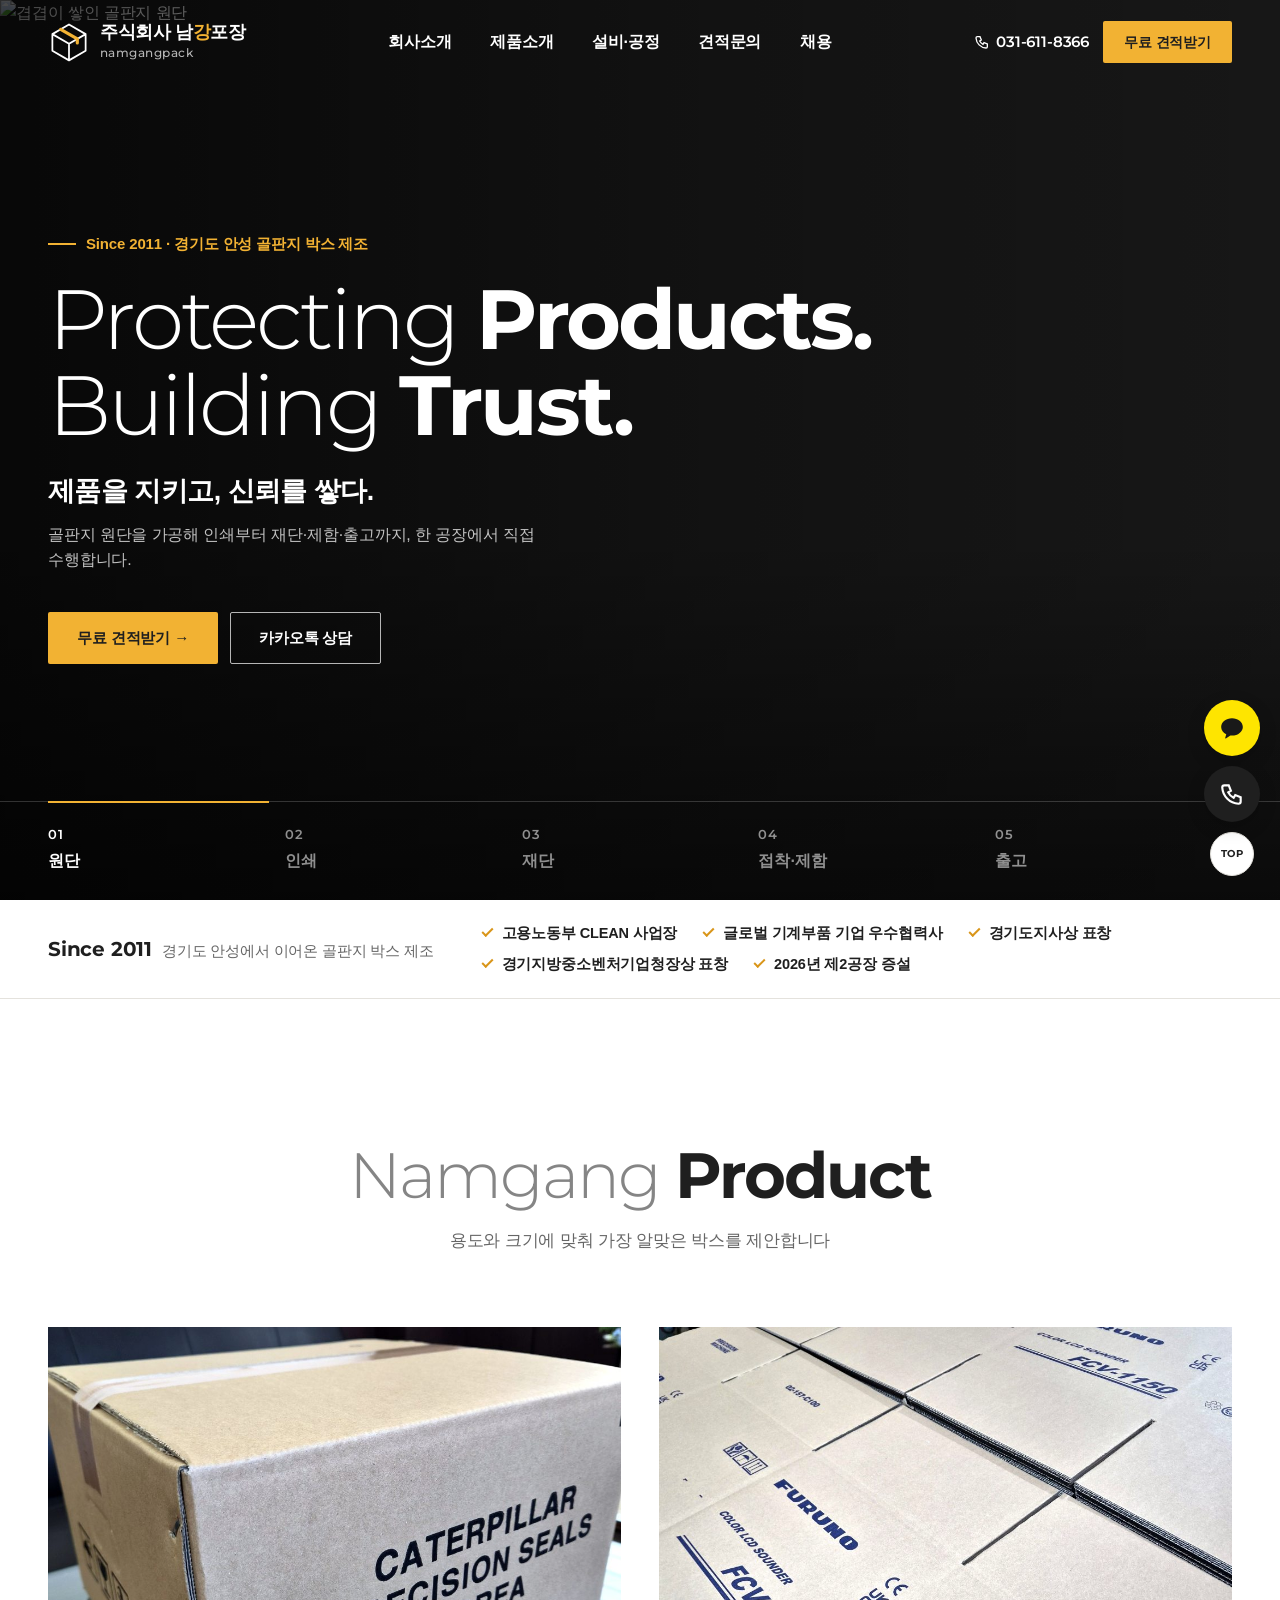
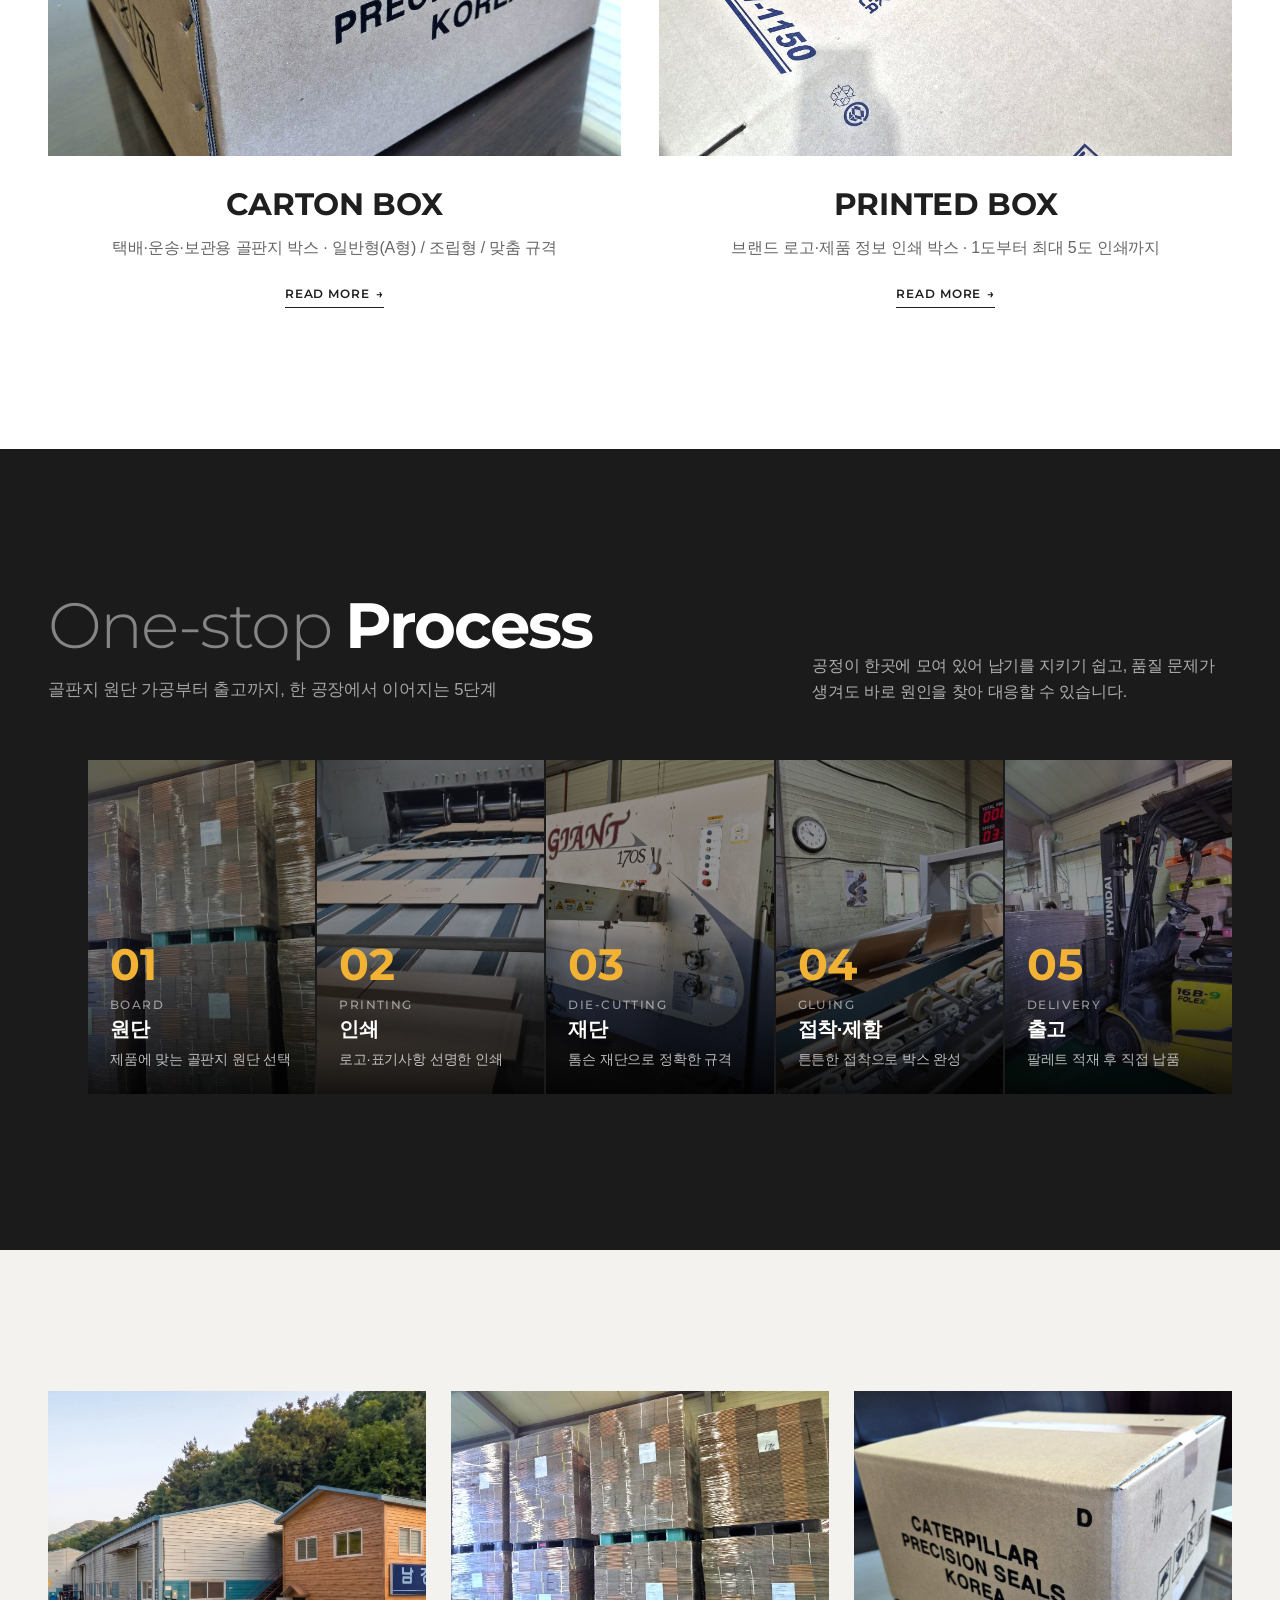
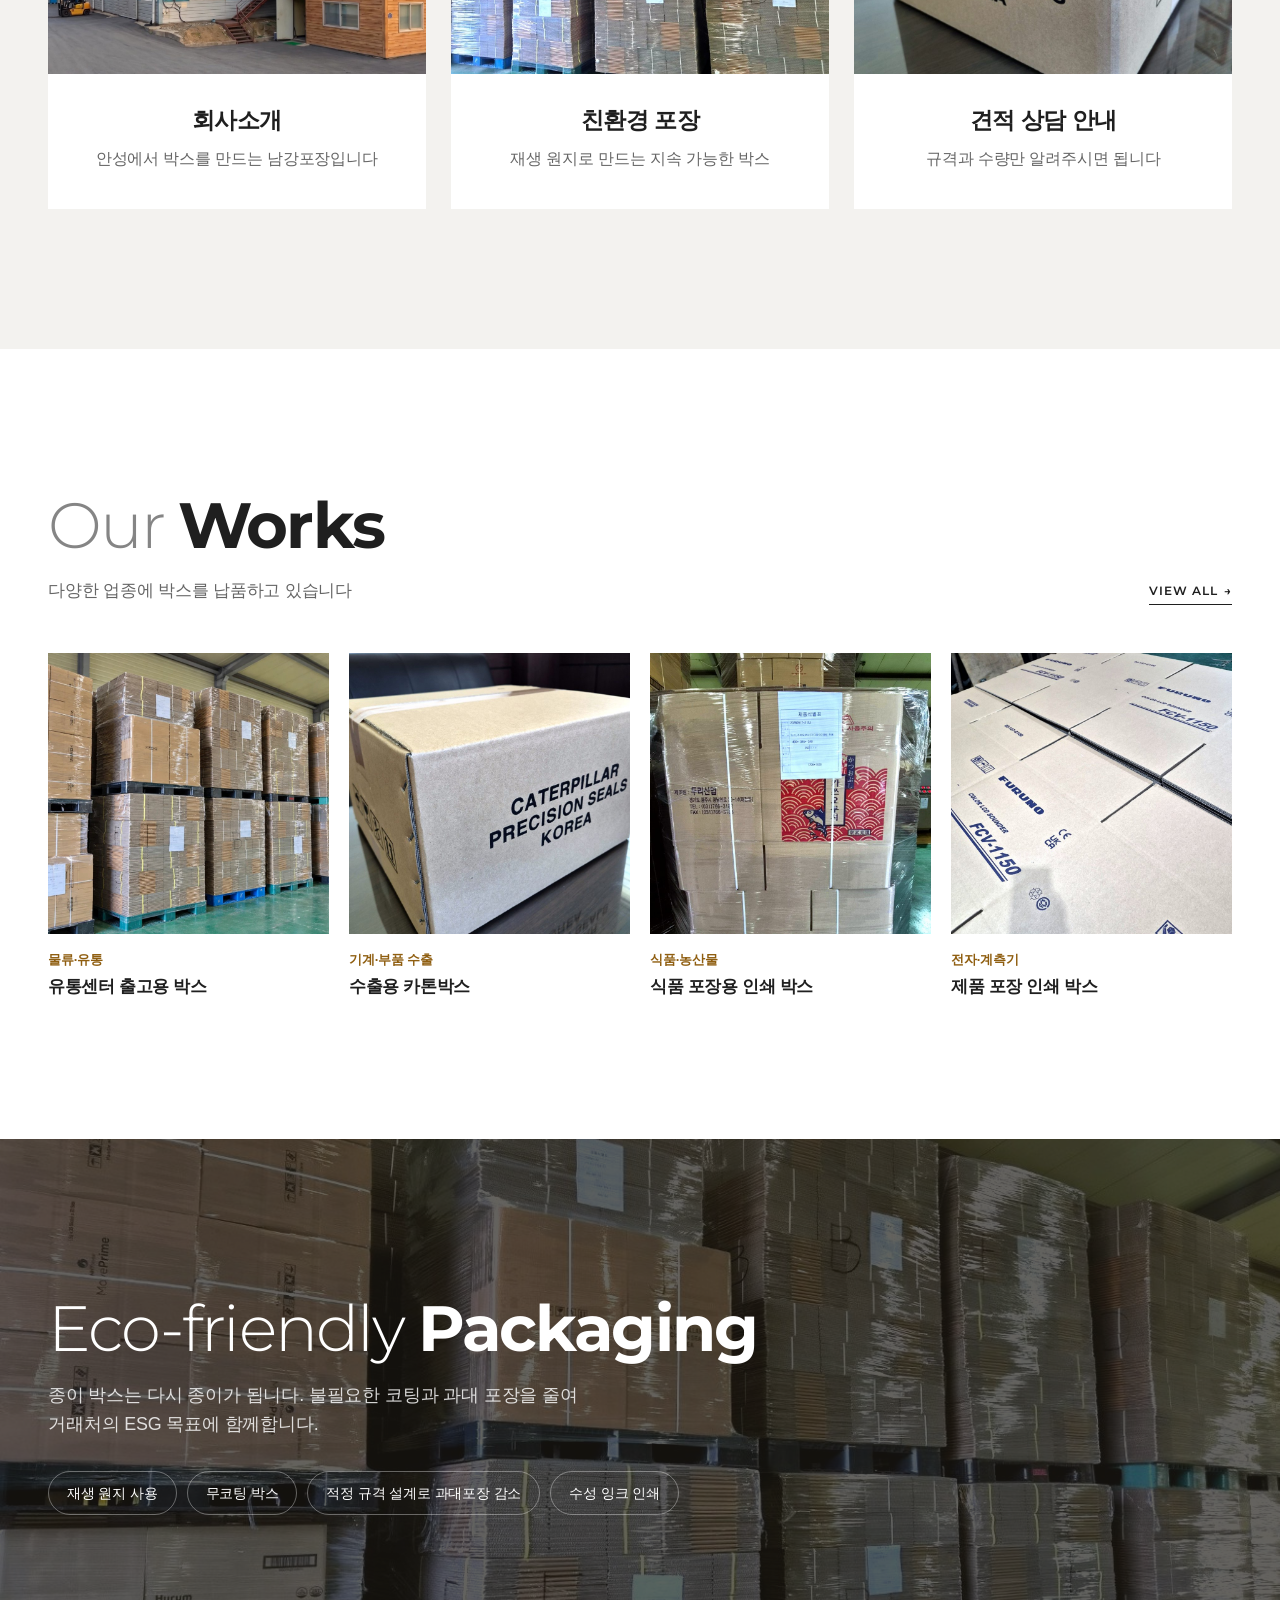
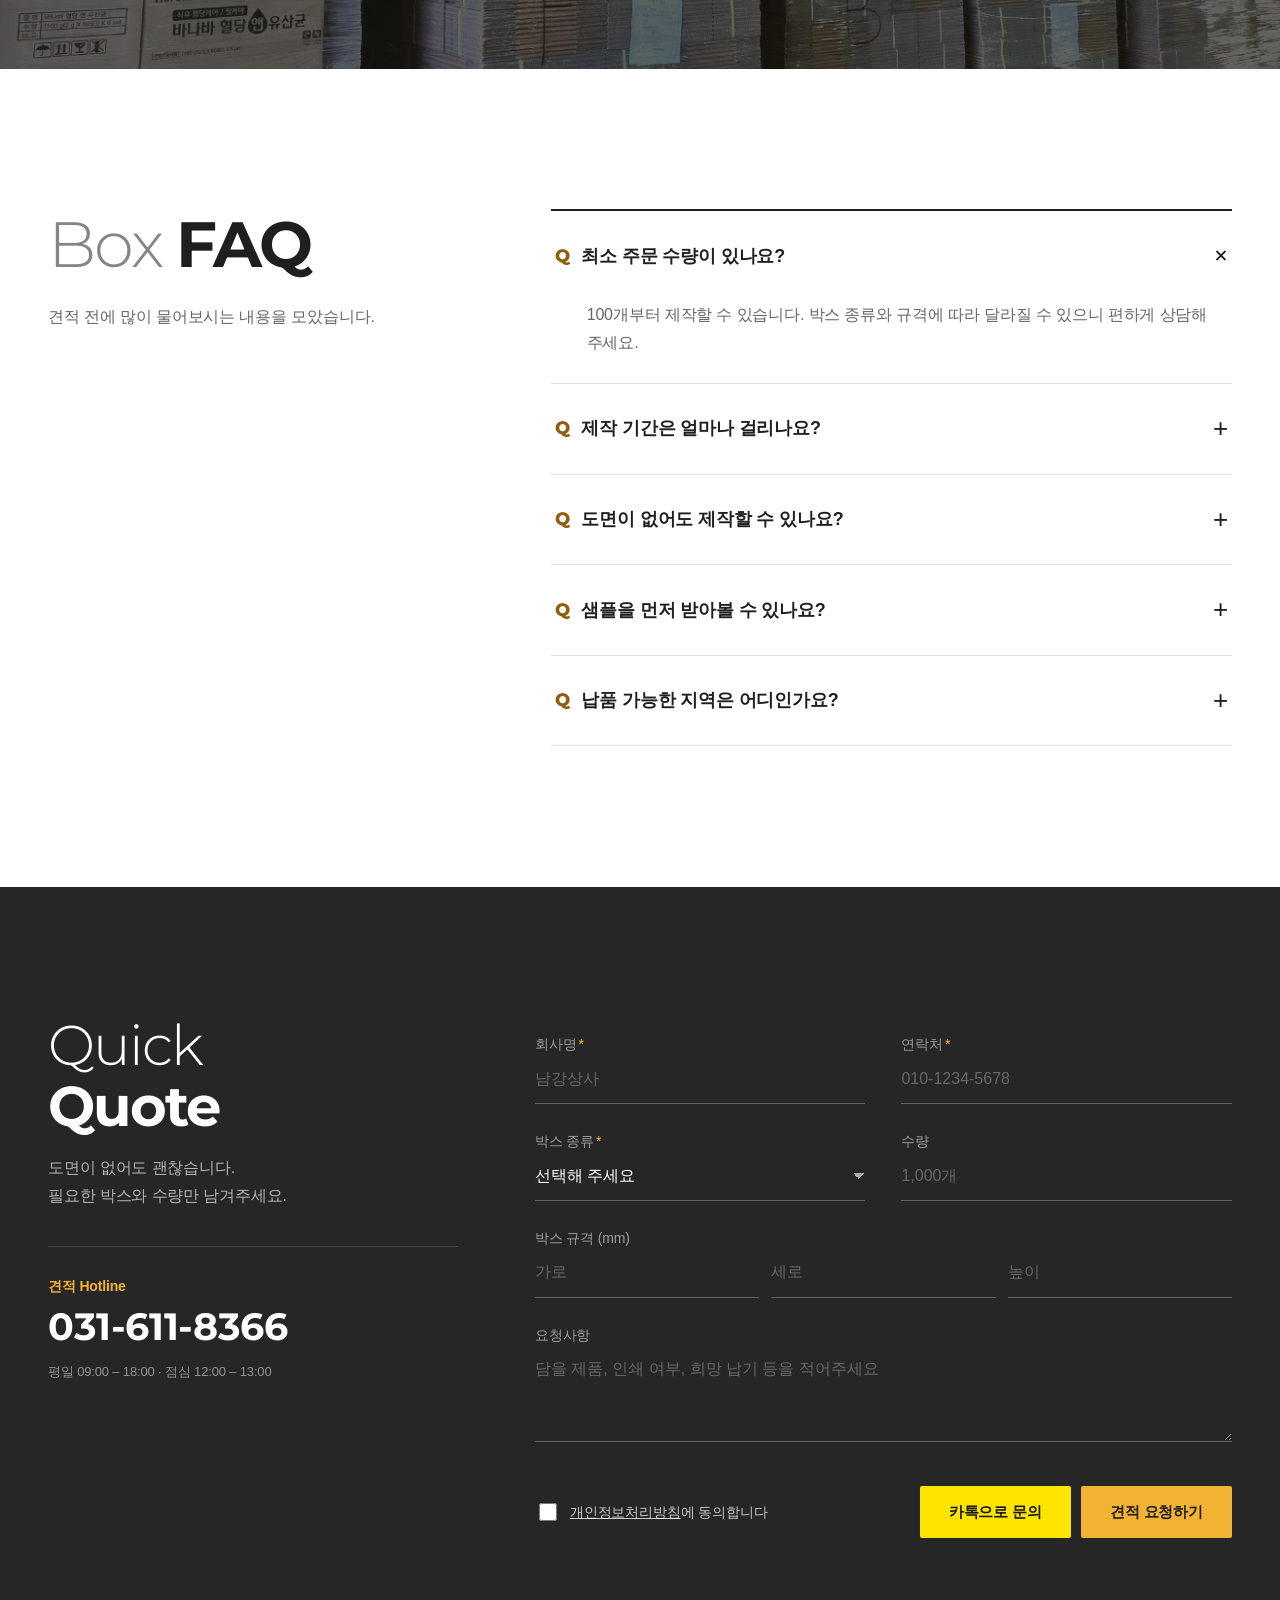
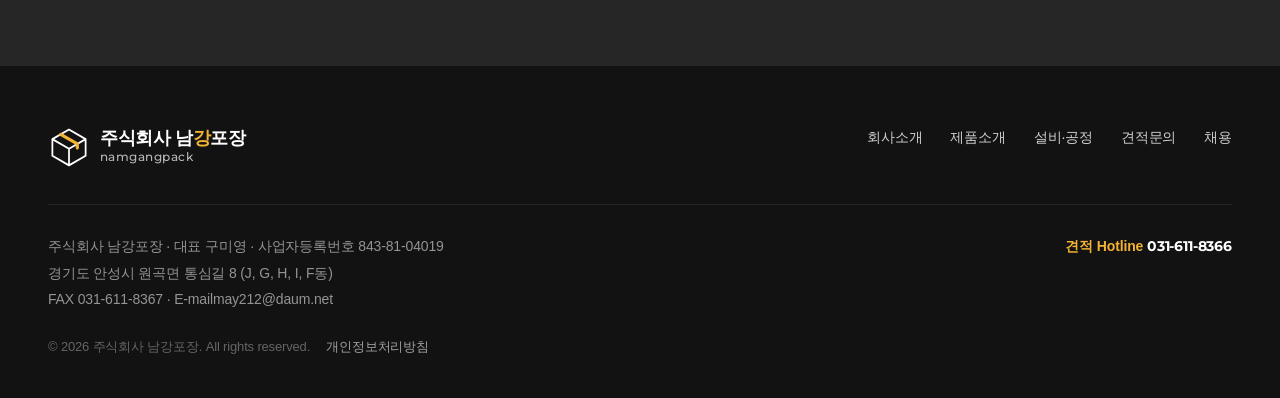
==== index.html @ 11ca2b9b "휴대폰용 전경 사진 별도 제공 (간판 잘림 해결) Co-Authored-By: Claude Opus 5 <noreply@anthropic.com>" ====
<!DOCTYPE html>
<html lang="ko">
<head>
  <meta charset="UTF-8">
  <meta name="viewport" content="width=device-width, initial-scale=1">
  <link rel="canonical" href="https://www.namgangpack.com/">
  <title>남강포장 | 안성 카톤박스·골판지박스 제조</title>
  <meta name="description" content="경기도 안성 골판지 박스 제조업체 남강포장. 골판지 원단을 가공해 인쇄·재단·제함·출고까지 한 공장에서. 택배박스, 인쇄박스(최대 5도), 맞춤 규격 카톤박스 견적 문의.">
  <meta property="og:title" content="남강포장 | 안성 카톤박스 제조">
  <meta property="og:description" content="Protecting Products. Building Trust. 제품을 지키고, 신뢰를 쌓다. 인쇄부터 제함·출고까지 한 공장에서 만드는 남강포장.">
  <meta property="og:type" content="website">
  <meta property="og:url" content="https://www.namgangpack.com/">
  <meta property="og:site_name" content="주식회사 남강포장">
  <meta property="og:locale" content="ko_KR">
  <meta property="og:image" content="https://www.namgangpack.com/images/og-image.png">
  <meta property="og:image:width" content="1200">
  <meta property="og:image:height" content="630">
  <meta name="twitter:card" content="summary_large_image">
  <link rel="icon" href="data:image/svg+xml,%3Csvg xmlns='http://www.w3.org/2000/svg' viewBox='0 0 48 48'%3E%3Crect width='48' height='48' rx='10' fill='%231b1b1b'/%3E%3Cg fill='none' stroke-linejoin='round' stroke-linecap='round' transform='translate(4.8 4.8) scale(.8)'%3E%3Cpath d='M24 4 43 15v19L24 45 5 34V15zM5 15l19 11 19-11M24 26v19' stroke='%23fff' stroke-width='2.6'/%3E%3Cpath d='M14.5 9.5 33.5 20.5v4.5' stroke='%23f2b233' stroke-width='4.4'/%3E%3C/g%3E%3C/svg%3E">

  <link rel="preconnect" href="https://fonts.googleapis.com">
  <link rel="preconnect" href="https://fonts.gstatic.com" crossorigin>
  <link href="https://fonts.googleapis.com/css2?family=Montserrat:wght@300;500;600;700;800&display=swap" rel="stylesheet">
  <link rel="stylesheet" href="https://cdn.jsdelivr.net/gh/orioncactus/pretendard@v1.3.9/dist/web/variable/pretendardvariable-dynamic-subset.min.css">
  <link rel="stylesheet" href="css/style.css?v=2026092236">

  <script type="application/ld+json">
  {
    "@context": "https://schema.org",
    "@type": "LocalBusiness",
    "name": "주식회사 남강포장",
    "url": "https://www.namgangpack.com/",
    "logo": "https://www.namgangpack.com/images/logo/namgang-symbol.svg",
    "image": "https://www.namgangpack.com/images/og-image.png",
    "description": "경기도 안성 골판지 및 골판지상자 제조업체",
    "telephone": "+82-31-611-8366",
    "faxNumber": "+82-31-611-8367",
    "email": "may212@daum.net",
    "foundingDate": "2011-07-01",
    "address": {
      "@type": "PostalAddress",
      "streetAddress": "원곡면 통심길 8",
      "addressLocality": "안성시",
      "addressRegion": "경기도",
      "addressCountry": "KR"
    }
  }
  </script>
</head>
<body>

  <!-- 헤더 -->
  <header class="site-header">
    <div class="container">
      <a href="index.html" class="logo" aria-label="남강포장 홈">
        <span class="logo-mark"><svg viewBox="0 0 48 48" fill="none" stroke-linejoin="round" stroke-linecap="round" aria-hidden="true"><path d="M24 4 43 15v19L24 45 5 34V15zM5 15l19 11 19-11M24 26v19" stroke="currentColor" stroke-width="2"/><path class="tape" d="M14.5 9.5 33.5 20.5v4.5" stroke-width="3.6"/></svg></span>
        <span class="logo-text"><strong>주식회사 남<em>강</em>포장</strong><small>namgangpack</small></span>
      </a>

      <nav class="gnb" aria-label="주 메뉴">
        <a href="about.html">회사소개</a>
        <a href="products.html">제품소개</a>
        <a href="facility.html">설비·공정</a>
        <a href="contact.html">견적문의</a>
        <a href="careers.html">채용</a>
      </nav>

      <div class="header-actions">
        <a class="header-tel" data-tel-link href="#">
          <svg width="16" height="16" viewBox="0 0 24 24" fill="none" stroke="currentColor" stroke-width="2" aria-hidden="true"><path d="M5 4h4l2 5-2.5 1.5a11 11 0 0 0 5 5L15 13l5 2v4a2 2 0 0 1-2 2A16 16 0 0 1 3 6a2 2 0 0 1 2-2"/></svg>
          <span data-tel-text>031-611-8366</span>
        </a>
        <a href="contact.html" class="btn btn-accent">무료 견적받기</a>
        <button class="menu-toggle" type="button" aria-label="메뉴 열기" aria-expanded="false"><span></span></button>
      </div>
    </div>
  </header>

  <!-- 전체화면 메뉴 -->
  <div class="fullmenu" role="dialog" aria-label="전체 메뉴">
    <div class="fullmenu-top">
      <span class="logo"><span class="logo-mark"><svg viewBox="0 0 48 48" fill="none" stroke-linejoin="round" stroke-linecap="round" aria-hidden="true"><path d="M24 4 43 15v19L24 45 5 34V15zM5 15l19 11 19-11M24 26v19" stroke="currentColor" stroke-width="2"/><path class="tape" d="M14.5 9.5 33.5 20.5v4.5" stroke-width="3.6"/></svg></span><span class="logo-text"><strong>주식회사 남<em>강</em>포장</strong></span></span>
      <button class="fullmenu-close" type="button" aria-label="메뉴 닫기">&times;</button>
    </div>
    <nav>
      <a href="about.html">회사소개 <small>ABOUT</small></a>
      <a href="products.html">제품소개 <small>PRODUCT</small></a>
      <a href="facility.html">설비·공정 <small>FACILITY</small></a>
      <a href="contact.html">견적문의 <small>CONTACT</small></a>
      <a href="careers.html">채용 <small>CAREERS</small></a>
    </nav>
    <div class="fullmenu-contact">
      <a href="#" data-kakao-link class="btn btn-kakao">카카오톡 상담</a>
      <a href="#" data-tel-link class="btn btn-line-white">전화 <span data-tel-text>031-611-8366</span></a>
    </div>
  </div>

  <main>
    <!-- 1. 히어로: 원스톱 공정 -->
    <section class="hero" aria-label="원스톱 생산 공정">
      <div class="hero-slides">
        <div class="hero-slide is-active"><img src="https://images.unsplash.com/photo-1786540479491-c5c210e57945?auto=format&fit=crop&w=1920&q=80" alt="겹겹이 쌓인 골판지 원단"></div>
        <div class="hero-slide"><img src="https://images.unsplash.com/photo-1758183961426-88d64eb5f787?auto=format&fit=crop&w=1920&q=80" alt="산업용 인쇄기" loading="lazy"></div>
        <div class="hero-slide"><img src="https://images.unsplash.com/photo-1729944950511-e9c71556cfd4?auto=format&fit=crop&w=1920&q=80" alt="넓은 공장의 대형 가공 설비" loading="lazy"></div>
        <div class="hero-slide"><img src="https://images.unsplash.com/photo-1693031630157-7ecc8d06de63?auto=format&fit=crop&w=1920&q=80" alt="공장 컨베이어 라인" loading="lazy"></div>
        <div class="hero-slide"><img src="https://images.unsplash.com/photo-1645736315000-6f788915923b?auto=format&fit=crop&w=1920&q=80" alt="팔레트가 가득한 창고를 지나는 지게차" loading="lazy"></div>
      </div>

      <div class="container hero-content">
        <p class="hero-eyebrow">Since 2011 · 경기도 안성 골판지 박스 제조</p>
        <h1 class="hero-title">Protecting <b>Products.</b><br>Building <b>Trust.</b></h1>
        <p class="hero-slogan-ko">제품을 지키고, 신뢰를 쌓다.</p>
        <p class="hero-sub">골판지 원단을 가공해 인쇄부터 재단·제함·출고까지, 한 공장에서 직접 수행합니다.</p>
        <div class="hero-actions">
          <a href="contact.html" class="btn btn-accent">무료 견적받기 →</a>
          <a href="#" data-kakao-link class="btn btn-line-white">카카오톡 상담</a>
        </div>
      </div>

      <div class="hero-steps">
        <ol class="container">
          <li><button type="button" class="hero-step is-active"><span class="bar"><i></i></span><span class="num">01</span><span class="label">원단</span></button></li>
          <li><button type="button" class="hero-step"><span class="bar"><i></i></span><span class="num">02</span><span class="label">인쇄</span></button></li>
          <li><button type="button" class="hero-step"><span class="bar"><i></i></span><span class="num">03</span><span class="label">재단</span></button></li>
          <li><button type="button" class="hero-step"><span class="bar"><i></i></span><span class="num">04</span><span class="label">접착·제함</span></button></li>
          <li><button type="button" class="hero-step"><span class="bar"><i></i></span><span class="num">05</span><span class="label">출고</span></button></li>
        </ol>
      </div>
    </section>

    <!-- 1-1. 신뢰 띠 -->
    <section class="trust" aria-label="회사 인증·수상 이력">
      <div class="container">
        <p class="trust-lead"><b>Since 2011</b><span>경기도 안성에서 이어온 골판지 박스 제조</span></p>
        <ul class="trust-list">
          <li>고용노동부 CLEAN 사업장</li>
          <li>글로벌 기계부품 기업 우수협력사</li>
          <li>경기도지사상 표창</li>
          <li>경기지방중소벤처기업청장상 표창</li>
          <li>2026년 제2공장 증설</li>
        </ul>
      </div>
    </section>

    <!-- 2. 제품 -->
    <section class="sec">
      <div class="container">
        <div class="sec-head reveal">
          <h2 class="en">Namgang <b>Product</b></h2>
          <p>용도와 크기에 맞춰 가장 알맞은 박스를 제안합니다</p>
        </div>
        <div class="product-grid">
          <a href="products.html#carton" class="product-card reveal">
            <div class="thumb"><img src="images/photos/product-carton.jpg" alt="남강포장이 제작한 수출용 카톤박스" loading="lazy"></div>
            <h3>CARTON BOX</h3>
            <p>택배·운송·보관용 골판지 박스 · 일반형(A형) / 조립형 / 맞춤 규격</p>
            <span class="more-link">READ MORE <span>→</span></span>
          </a>
          <a href="products.html#printed" class="product-card reveal reveal-d2">
            <div class="thumb"><img src="images/photos/product-printed.jpg" alt="남강포장이 인쇄한 제품 박스" loading="lazy"></div>
            <h3>PRINTED BOX</h3>
            <p>브랜드 로고·제품 정보 인쇄 박스 · 1도부터 최대 5도 인쇄까지</p>
            <span class="more-link">READ MORE <span>→</span></span>
          </a>
        </div>
      </div>
    </section>

    <!-- 3. 원스톱 공정 -->
    <section class="sec sec-dark">
      <div class="container">
        <div class="process-intro">
          <div class="sec-head left reveal">
            <h2 class="en">One-stop <b>Process</b></h2>
            <p>골판지 원단 가공부터 출고까지, 한 공장에서 이어지는 5단계</p>
          </div>
          <p class="desc reveal reveal-d1">공정이 한곳에 모여 있어 납기를 지키기 쉽고, 품질 문제가 생겨도 바로 원인을 찾아 대응할 수 있습니다.</p>
        </div>
        <ol class="process-list">
          <li class="process-item reveal">
            <img src="images/photos/proc-01-sheet.jpg" alt="입고된 골판지 시트" loading="lazy">
            <div class="info"><span class="step-no">01</span><h3><small>BOARD</small>원단</h3><p>제품에 맞는 골판지 원단 선택</p></div>
          </li>
          <li class="process-item reveal reveal-d1">
            <img src="images/photos/proc-02-print.jpg" alt="인쇄 공정" loading="lazy">
            <div class="info"><span class="step-no">02</span><h3><small>PRINTING</small>인쇄</h3><p>로고·표기사항 선명한 인쇄</p></div>
          </li>
          <li class="process-item reveal reveal-d2">
            <img src="images/photos/proc-03-die.jpg" alt="다이커팅 공정" loading="lazy">
            <div class="info"><span class="step-no">03</span><h3><small>DIE-CUTTING</small>재단</h3><p>톰슨 재단으로 정확한 규격</p></div>
          </li>
          <li class="process-item reveal reveal-d3">
            <img src="images/photos/proc-04-glue.jpg" alt="접착·제함 공정" loading="lazy">
            <div class="info"><span class="step-no">04</span><h3><small>GLUING</small>접착·제함</h3><p>튼튼한 접착으로 박스 완성</p></div>
          </li>
          <li class="process-item reveal reveal-d4">
            <img src="images/photos/proc-05-ship.jpg" alt="출고 준비" loading="lazy">
            <div class="info"><span class="step-no">05</span><h3><small>DELIVERY</small>출고</h3><p>팔레트 적재 후 직접 납품</p></div>
          </li>
        </ol>
      </div>
    </section>

    <!-- 4. 3단 카드 -->
    <section class="sec sec-gray">
      <div class="container">
        <div class="trio-grid">
          <a href="about.html" class="trio-card reveal">
            <div class="thumb"><img src="images/photos/visual-exterior.jpg" alt="남강포장 공장 외관" loading="lazy"></div>
            <div class="body"><h3>회사소개</h3><p>안성에서 박스를 만드는 남강포장입니다</p></div>
          </a>
          <a href="products.html#eco" class="trio-card reveal reveal-d1">
            <div class="thumb"><img src="images/photos/stock-pallets.jpg" alt="적재된 골판지" loading="lazy"></div>
            <div class="body"><h3>친환경 포장</h3><p>재생 원지로 만드는 지속 가능한 박스</p></div>
          </a>
          <a href="contact.html" class="trio-card reveal reveal-d2">
            <div class="thumb"><img src="images/photos/product-kraft.jpg" alt="제작한 크라프트 박스" loading="lazy"></div>
            <div class="body"><h3>견적 상담 안내</h3><p>규격과 수량만 알려주시면 됩니다</p></div>
          </a>
        </div>
      </div>
    </section>

    <!-- 5. 납품 사례 -->
    <section class="sec">
      <div class="container">
        <div class="works-head">
          <div class="sec-head left reveal">
            <h2 class="en">Our <b>Works</b></h2>
            <p>다양한 업종에 박스를 납품하고 있습니다</p>
          </div>
          <a href="facility.html#works" class="more-link reveal">VIEW ALL <span>→</span></a>
        </div>
        <div class="works-grid" data-works>
          <article class="work-card reveal">
            <div class="thumb"><img src="images/photos/work-delivery.jpg" alt="유통센터 출고용 박스 납품" loading="lazy"></div>
            <span class="tag">물류·유통</span><h3>유통센터 출고용 박스</h3>
          </article>
          <article class="work-card reveal reveal-d1">
            <div class="thumb"><img src="images/photos/work-export.jpg" alt="수출용 카톤박스 납품" loading="lazy"></div>
            <span class="tag">기계·부품 수출</span><h3>수출용 카톤박스</h3>
          </article>
          <article class="work-card reveal reveal-d2">
            <div class="thumb"><img src="images/photos/work-food.jpg" alt="식품 포장용 인쇄 박스 납품" loading="lazy"></div>
            <span class="tag">식품·농산물</span><h3>식품 포장용 인쇄 박스</h3>
          </article>
          <article class="work-card reveal reveal-d3">
            <div class="thumb"><img src="images/photos/work-marine.jpg" alt="전자·계측기 포장 인쇄 박스 납품" loading="lazy"></div>
            <span class="tag">전자·계측기</span><h3>제품 포장 인쇄 박스</h3>
          </article>
        </div>
      </div>
    </section>

    <!-- 6. 친환경 -->
    <section class="eco" id="eco">
      <div class="eco-bg"><img src="images/photos/stock-mixed.jpg" alt="" loading="lazy"></div>
      <div class="container">
        <h2 class="en reveal">Eco-friendly <b>Packaging</b></h2>
        <p class="reveal reveal-d1">종이 박스는 다시 종이가 됩니다. 불필요한 코팅과 과대 포장을 줄여 거래처의 ESG 목표에 함께합니다.</p>
        <ul class="eco-chips reveal reveal-d2">
          <li>재생 원지 사용</li>
          <li>무코팅 박스</li>
          <li>적정 규격 설계로 과대포장 감소</li>
          <li>수성 잉크 인쇄</li>
        </ul>
      </div>
    </section>

    <!-- 7. FAQ + 회사소개서 -->
    <section class="sec">
      <div class="container faq-wrap">
        <div class="faq-side reveal">
          <div class="sec-head left">
            <h2 class="en">Box <b>FAQ</b></h2>
          </div>
          <p class="lead">견적 전에 많이 물어보시는 내용을 모았습니다.</p>
          <!-- 회사소개서 PDF가 준비되면 files/namgang-company.pdf 에 올리고 hidden 을 지우면 다시 보입니다 -->
          <div class="pdf-card" hidden>
            <strong>회사소개서 받기</strong>
            <span>설비·공정·제품 정보를 한 번에 확인하세요. 내부 보고용으로 활용하실 수 있습니다.</span>
            <a href="files/namgang-company.pdf" class="btn btn-accent" download>PDF 다운로드 ↓</a>
          </div>
        </div>
        <div class="faq-list reveal reveal-d1">
          <details open>
            <summary><span><span class="q">Q</span>최소 주문 수량이 있나요?</span></summary>
            <p class="answer">100개부터 제작할 수 있습니다. 박스 종류와 규격에 따라 달라질 수 있으니 편하게 상담해 주세요.</p>
          </details>
          <details>
            <summary><span><span class="q">Q</span>제작 기간은 얼마나 걸리나요?</span></summary>
            <p class="answer">주문 확정 후 7일 이내에 제작합니다. 급한 일정은 먼저 말씀해 주세요.</p>
          </details>
          <details>
            <summary><span><span class="q">Q</span>도면이 없어도 제작할 수 있나요?</span></summary>
            <p class="answer">네. 담을 제품의 크기나 지금 쓰시는 박스 사진만 보내주시면 알맞은 규격을 제안해 드립니다.</p>
          </details>
          <details>
            <summary><span><span class="q">Q</span>샘플을 먼저 받아볼 수 있나요?</span></summary>
            <p class="answer">대량 주문 전 샘플 제작이 가능합니다. 샘플 비용과 기간은 사양에 따라 안내해 드립니다.</p>
          </details>
          <details>
            <summary><span><span class="q">Q</span>납품 가능한 지역은 어디인가요?</span></summary>
            <p class="answer">전국 어디든 납품합니다. 수량과 지역에 맞춰 배송 일정을 안내해 드립니다.</p>
          </details>
        </div>
      </div>
    </section>

    <!-- 8. 빠른 견적 -->
    <section class="quick-quote" id="quote">
      <div class="container quick-grid">
        <div class="quick-info reveal">
          <h2 class="en">Quick<br><b>Quote</b></h2>
          <p>도면이 없어도 괜찮습니다.<br>필요한 박스와 수량만 남겨주세요.</p>
          <div class="quick-hotline">
            <small>견적 Hotline</small>
            <a href="#" data-tel-link data-tel-text>031-611-8366</a>
            <span>평일 09:00 – 18:00 · 점심 12:00 – 13:00</span>
          </div>
        </div>

        <form id="quickQuote" class="qform reveal reveal-d1" novalidate>
          <input type="text" name="website" class="hp-field" tabindex="-1" autocomplete="off" aria-hidden="true">

          <div class="qfield">
            <label for="qCompany">회사명<em>*</em></label>
            <input id="qCompany" name="company" type="text" placeholder="남강상사" autocomplete="organization">
            <p class="err" role="alert"></p>
          </div>
          <div class="qfield">
            <label for="qContact">연락처<em>*</em></label>
            <input id="qContact" name="contact" type="tel" placeholder="010-1234-5678" autocomplete="tel">
            <p class="err" role="alert"></p>
          </div>
          <div class="qfield">
            <label for="qType">박스 종류<em>*</em></label>
            <select id="qType" name="boxType">
              <option value="">선택해 주세요</option>
              <option>택배·유통 박스</option>
              <option>농산물·식품 박스</option>
              <option>인쇄 박스</option>
              <option>잘 모르겠어요 (상담 필요)</option>
            </select>
            <p class="err" role="alert"></p>
          </div>
          <div class="qfield">
            <label for="qQty">수량</label>
            <input id="qQty" name="quantity" type="text" placeholder="1,000개" inputmode="numeric">
          </div>
          <div class="qfield full">
            <label>박스 규격 (mm)</label>
            <div class="unit-row">
              <input name="width" type="text" placeholder="가로" inputmode="numeric" aria-label="가로">
              <input name="length" type="text" placeholder="세로" inputmode="numeric" aria-label="세로">
              <input name="height" type="text" placeholder="높이" inputmode="numeric" aria-label="높이">
            </div>
          </div>
          <div class="qfield full">
            <label for="qMsg">요청사항</label>
            <textarea id="qMsg" name="message" placeholder="담을 제품, 인쇄 여부, 희망 납기 등을 적어주세요"></textarea>
          </div>

          <div class="qform-bottom">
            <label class="agree"><input type="checkbox" name="agree"> <span><a href="privacy.html">개인정보처리방침</a>에 동의합니다</span></label>
            <div class="qform-actions">
              <a href="#" data-kakao-link class="btn btn-kakao">카톡으로 문의</a>
              <button type="submit" class="btn btn-accent">견적 요청하기</button>
            </div>
          </div>

          <div class="qform-done" role="status">
            <strong>견적 요청이 접수되었습니다</strong>
            <p>담당자가 확인 후 빠르게 연락드리겠습니다.<br>급하시면 카카오톡이나 전화로 편하게 문의해 주세요.</p>
            <a href="#" data-kakao-link class="btn btn-kakao">카카오톡 상담</a>
          </div>
        </form>
      </div>
    </section>
  </main>

  <!-- 푸터 -->
  <footer class="site-footer">
    <div class="container">
      <div class="footer-top">
        <a href="index.html" class="logo">
          <span class="logo-mark"><svg viewBox="0 0 48 48" fill="none" stroke-linejoin="round" stroke-linecap="round" aria-hidden="true"><path d="M24 4 43 15v19L24 45 5 34V15zM5 15l19 11 19-11M24 26v19" stroke="currentColor" stroke-width="2"/><path class="tape" d="M14.5 9.5 33.5 20.5v4.5" stroke-width="3.6"/></svg></span>
          <span class="logo-text"><strong>주식회사 남<em>강</em>포장</strong><small>namgangpack</small></span>
        </a>
        <nav class="footer-nav" aria-label="하단 메뉴">
          <a href="about.html">회사소개</a>
          <a href="products.html">제품소개</a>
          <a href="facility.html">설비·공정</a>
          <a href="contact.html">견적문의</a>
          <a href="careers.html">채용</a>
        </nav>
      </div>
      <div class="footer-info">
        <address>
          주식회사 남강포장 · 대표 구미영 · 사업자등록번호 843-81-04019<br>
          경기도 안성시 원곡면 통심길 8 (J, G, H, I, F동)<br>
          FAX <span data-fax-text>031-611-8367</span> · E-mail<span data-email-text>may212@daum.net</span>
        </address>
        <p class="hot">견적 Hotline <a href="#" data-tel-link data-tel-text>031-611-8366</a></p>
      </div>
      <div class="footer-copy">
        <span>© <span data-year>2026</span> 주식회사 남강포장. All rights reserved.</span>
        <a href="privacy.html">개인정보처리방침</a>
      </div>
    </div>
  </footer>

  <!-- 플로팅 버튼 -->
  <div class="float-btns">
    <a href="#" data-kakao-link class="float-btn float-kakao" aria-label="카카오톡 상담">
      <svg viewBox="0 0 24 24" fill="currentColor" aria-hidden="true"><path d="M12 3C6.5 3 2 6.6 2 11c0 2.8 1.9 5.3 4.7 6.7l-1 3.6c-.1.3.3.6.6.4l4.2-2.8c.5.1 1 .1 1.5.1 5.5 0 10-3.6 10-8s-4.5-8-10-8z"/></svg>
      <span class="tip">카톡 상담</span>
    </a>
    <a href="#" data-tel-link class="float-btn float-tel" aria-label="전화 걸기">
      <svg viewBox="0 0 24 24" fill="none" stroke="currentColor" stroke-width="2" aria-hidden="true"><path d="M5 4h4l2 5-2.5 1.5a11 11 0 0 0 5 5L15 13l5 2v4a2 2 0 0 1-2 2A16 16 0 0 1 3 6a2 2 0 0 1 2-2"/></svg>
      <span class="tip">전화 상담</span>
    </a>
    <button type="button" class="float-top" aria-label="맨 위로">TOP</button>
  </div>

  <script src="js/config.js?v=2026092236"></script>
  <script src="js/main.js?v=2026092236"></script>
  <script src="js/slots.js?v=2026092236"></script>
  <script src="js/site-data.js?v=2026092236"></script>
</body>
</html>
---- css/style.css ----
/* ==========================================================================
   남강포장 — 공통 스타일
   ========================================================================== */

:root {
  --charcoal: #1b1b1b;
  --charcoal-2: #262626;
  --ink: #1f1f1f;
  --text: #333;
  --muted: #666;           /* 흰 바탕 대비 5.7:1 */
  --accent-text: #8f5e10;  /* 글씨용 골드브라운 (흰 바탕 대비 5.5:1) */
  --en-light: #858585;     /* 영문 얇은 제목 */
  --line: #e4e2dd;
  --gray-bg: #f3f2ef;
  --white: #fff;
  --accent: #f2b233;       /* 크라프트 옐로 */
  --accent-dark: #d9961a;
  --kraft: #b58a5a;        /* 골판지 브라운 */

  --font-ko: 'Pretendard Variable', 'Pretendard', -apple-system, BlinkMacSystemFont, 'Apple SD Gothic Neo', 'Malgun Gothic', sans-serif;
  --font-en: 'Montserrat', var(--font-ko);

  --container: 1280px;
  --gutter: clamp(20px, 4vw, 48px);
  --header-h: 84px;
  --ease: cubic-bezier(.22, .61, .36, 1);
}

*, *::before, *::after { box-sizing: border-box; }
html { scroll-behavior: smooth; }
body {
  margin: 0;
  font-family: var(--font-ko);
  color: var(--text);
  background: var(--white);
  line-height: 1.6;
  word-break: keep-all;
  -webkit-font-smoothing: antialiased;
}
img { max-width: 100%; display: block; }
a { color: inherit; text-decoration: none; }
button { font: inherit; cursor: pointer; }
ul { list-style: none; margin: 0; padding: 0; }
h1, h2, h3, h4, p { margin: 0; }

.container {
  width: 100%;
  max-width: var(--container);
  margin: 0 auto;
  padding-inline: var(--gutter);
}

[hidden] { display: none !important; }

.sr-only {
  position: absolute; width: 1px; height: 1px; padding: 0; margin: -1px;
  overflow: hidden; clip: rect(0 0 0 0); white-space: nowrap; border: 0;
}

/* ---------- 버튼 ---------- */
.btn {
  display: inline-flex; align-items: center; justify-content: center; gap: 8px;
  height: 52px; padding: 0 28px;
  border: 1px solid transparent; border-radius: 2px;
  font-size: 15px; font-weight: 600; letter-spacing: -0.01em;
  transition: background .25s var(--ease), color .25s var(--ease), border-color .25s var(--ease);
}
.btn-accent { background: var(--accent); color: var(--ink); }
.btn-accent:hover { background: var(--accent-dark); }
.btn-line-white { border-color: rgba(255,255,255,.7); color: #fff; }
.btn-line-white:hover { background: #fff; color: var(--ink); }
.btn-dark { background: var(--ink); color: #fff; }
.btn-dark:hover { background: #000; }

.more-link {
  display: inline-flex; align-items: center; gap: 6px;
  font-family: var(--font-en); font-size: 12px; font-weight: 600; letter-spacing: .08em;
  color: var(--ink); padding-bottom: 4px; border-bottom: 1px solid var(--ink);
}
.more-link span { transition: transform .25s var(--ease); }
.more-link:hover span { transform: translateX(4px); }

/* ---------- 헤더 ---------- */
.site-header {
  position: fixed; inset: 0 0 auto 0; z-index: 100;
  height: var(--header-h);
  color: #fff;
  transition: background .3s var(--ease), color .3s var(--ease), height .3s var(--ease), box-shadow .3s var(--ease);
}
.site-header.is-scrolled {
  --header-h: 68px;
  background: rgba(255,255,255,.97);
  color: var(--ink);
  box-shadow: 0 1px 0 var(--line);
}
.site-header .container {
  height: 100%;
  display: flex; align-items: center; justify-content: space-between; gap: 24px;
}
.logo { display: flex; align-items: center; gap: 10px; }
.logo-mark {
  width: 36px; height: 36px; flex: none;
  display: grid; place-items: center;
  background: var(--accent); color: var(--ink); border-radius: 4px;
}
.logo-mark svg { width: 22px; height: 22px; }
.logo-text { line-height: 1.1; }
.logo-text strong { display: block; font-size: 18px; font-weight: 800; letter-spacing: -0.02em; }
.logo-text small { font-family: var(--font-en); font-size: 10px; letter-spacing: .18em; opacity: .75; }

.gnb { display: flex; gap: clamp(20px, 3vw, 44px); }
.gnb a { font-size: 16px; font-weight: 600; position: relative; padding: 6px 0; }
.gnb a::after {
  content: ''; position: absolute; left: 0; bottom: 0; height: 2px; width: 0;
  background: var(--accent); transition: width .3s var(--ease);
}
.gnb a:hover::after { width: 100%; }

.header-actions { display: flex; align-items: center; gap: 14px; }
.header-actions .btn { height: 42px; padding: 0 20px; font-size: 14px; }
.header-tel { font-family: var(--font-en); font-weight: 600; font-size: 15px; display: flex; align-items: center; gap: 6px; }

.menu-toggle {
  width: 44px; height: 44px; border: 0; background: transparent; color: inherit;
  display: none; place-items: center; padding: 0;
}
.menu-toggle span, .menu-toggle span::before, .menu-toggle span::after {
  display: block; width: 24px; height: 2px; background: currentColor; position: relative;
  transition: transform .3s var(--ease), background .3s;
}
.menu-toggle span::before, .menu-toggle span::after { content: ''; position: absolute; left: 0; }
.menu-toggle span::before { top: -7px; }
.menu-toggle span::after { top: 7px; }

/* ---------- 전체화면 메뉴 (모바일) ---------- */
.fullmenu {
  position: fixed; inset: 0; z-index: 200;
  background: var(--charcoal); color: #fff;
  display: flex; flex-direction: column;
  padding: 24px var(--gutter) 40px;
  opacity: 0; visibility: hidden;
  transition: opacity .35s var(--ease), visibility .35s;
}
.fullmenu.is-open { opacity: 1; visibility: visible; }
.fullmenu-top { display: flex; justify-content: space-between; align-items: center; }
.fullmenu-close { width: 44px; height: 44px; border: 0; background: transparent; color: #fff; font-size: 32px; line-height: 1; }
.fullmenu nav { margin-top: 48px; display: flex; flex-direction: column; }
.fullmenu nav a {
  font-size: clamp(26px, 7vw, 40px); font-weight: 700; padding: 14px 0;
  border-bottom: 1px solid rgba(255,255,255,.1);
  display: flex; justify-content: space-between; align-items: baseline;
}
.fullmenu nav a small { font-family: var(--font-en); font-size: 12px; font-weight: 500; letter-spacing: .12em; color: rgba(255,255,255,.45); }
.fullmenu-contact { margin-top: auto; display: grid; gap: 10px; }
.fullmenu-contact .btn { width: 100%; }

/* ---------- 히어로 ---------- */
.hero {
  position: relative; height: 100vh; height: 100svh; min-height: 620px;
  color: #fff; overflow: hidden; background: var(--charcoal);
}
.hero-slide {
  position: absolute; inset: 0;
  opacity: 0; transition: opacity 1.2s var(--ease);
}
.hero-slide.is-active { opacity: 1; }
.hero-slide img {
  width: 100%; height: 100%; object-fit: cover;
  transform: scale(1.08);
  transition: transform 7s linear;
}
.hero-slide.is-active img { transform: scale(1); }
.hero::after {
  content: ''; position: absolute; inset: 0; pointer-events: none;
  background:
    linear-gradient(90deg, rgba(0,0,0,.72) 0%, rgba(0,0,0,.35) 55%, rgba(0,0,0,.15) 100%),
    linear-gradient(0deg, rgba(0,0,0,.55) 0%, rgba(0,0,0,0) 40%);
}
.hero-content {
  position: relative; z-index: 2; height: 100%;
  display: flex; flex-direction: column; justify-content: center;
  padding-top: var(--header-h);
}
.hero-eyebrow {
  display: inline-flex; align-items: center; gap: 10px;
  font-size: 15px; font-weight: 600; color: var(--accent); margin-bottom: 20px;
}
.hero-eyebrow::before { content: ''; width: 28px; height: 2px; background: var(--accent); }
.hero-title {
  font-family: var(--font-en);
  font-size: clamp(48px, 8.5vw, 124px);
  line-height: .98; letter-spacing: -0.035em; font-weight: 300;
}
.hero-title b { font-weight: 800; }
.hero-sub {
  margin-top: 28px; font-size: clamp(17px, 1.6vw, 22px); font-weight: 500;
  color: rgba(255,255,255,.88); max-width: 560px; line-height: 1.55;
}
.hero-actions { margin-top: 40px; display: flex; gap: 12px; flex-wrap: wrap; }

.hero-steps {
  position: absolute; z-index: 3; left: 0; right: 0; bottom: 0;
  border-top: 1px solid rgba(255,255,255,.18);
}
.hero-steps ol {
  list-style: none; margin: 0 auto; padding-block: 0;
  display: grid; grid-template-columns: repeat(5, 1fr);
}
.hero-step {
  position: relative; width: 100%; background: transparent; border: 0; color: rgba(255,255,255,.55);
  text-align: left; padding: 22px 12px 26px 0;
  transition: color .3s var(--ease);
}
.hero-step:hover, .hero-step.is-active { color: #fff; }
.hero-step .num { font-family: var(--font-en); font-size: 13px; font-weight: 600; letter-spacing: .08em; display: block; margin-bottom: 4px; }
.hero-step .label { font-size: 16px; font-weight: 600; }
.hero-step .bar { position: absolute; top: -1px; left: 0; right: 16px; height: 2px; background: transparent; overflow: hidden; }
.hero-step .bar i { display: block; height: 100%; width: 0; background: var(--accent); }
.hero-step.is-active .bar i { animation: stepbar var(--slide-ms, 5500ms) linear forwards; }
@keyframes stepbar { to { width: 100%; } }

.scroll-hint {
  position: absolute; z-index: 3; right: var(--gutter); bottom: 110px;
  font-family: var(--font-en); font-size: 11px; letter-spacing: .2em; color: rgba(255,255,255,.7);
  writing-mode: vertical-rl; display: flex; align-items: center; gap: 12px;
}
.scroll-hint::after { content: ''; width: 1px; height: 56px; background: rgba(255,255,255,.5); animation: scrollhint 2s var(--ease) infinite; transform-origin: top; }
@keyframes scrollhint { 0% { transform: scaleY(0); } 50% { transform: scaleY(1); } 100% { transform: scaleY(1); opacity: 0; } }

/* ---------- 공통 섹션 ---------- */
.sec { padding-block: clamp(80px, 11vw, 150px); }
.sec-gray { background: var(--gray-bg); }
.sec-dark { background: var(--charcoal); color: #fff; }

.sec-head { text-align: center; margin-bottom: clamp(40px, 6vw, 72px); }
.sec-head .en {
  font-family: var(--font-en);
  font-size: clamp(34px, 5vw, 64px); line-height: 1.1; letter-spacing: -0.03em;
  font-weight: 300; color: #9a9a9a;
}
.sec-head .en b { font-weight: 800; color: var(--ink); }
.sec-dark .sec-head .en b { color: #fff; }
.sec-head p { margin-top: 16px; font-size: clamp(15px, 1.3vw, 18px); color: var(--muted); }
.sec-dark .sec-head p { color: rgba(255,255,255,.6); }
.sec-head.left { text-align: left; }

/* ---------- 제품 ---------- */
.product-grid { display: grid; grid-template-columns: repeat(2, minmax(0, 1fr)); gap: clamp(20px, 3vw, 40px); }
.product-card { display: block; text-align: center; }
.product-card .thumb { aspect-ratio: 4 / 3; overflow: hidden; background: var(--gray-bg); }
.product-card .thumb img { width: 100%; height: 100%; object-fit: cover; transition: transform .8s var(--ease); }
.product-card:hover .thumb img { transform: scale(1.06); }
.product-card h3 { margin-top: 28px; font-family: var(--font-en); font-size: clamp(22px, 2.4vw, 32px); font-weight: 700; letter-spacing: -0.01em; color: var(--ink); }
.product-card p { margin: 8px 0 18px; color: var(--muted); font-size: 15px; }

/* ---------- 원스톱 공정 ---------- */
.process-intro { display: flex; justify-content: space-between; align-items: flex-end; gap: 32px; margin-bottom: 56px; flex-wrap: wrap; }
.process-intro .sec-head { margin-bottom: 0; }
.process-intro .desc { max-width: 420px; color: rgba(255,255,255,.65); font-size: 16px; }
.process-list { display: grid; grid-template-columns: repeat(5, minmax(0, 1fr)); gap: 2px; counter-reset: step; }
.process-item { position: relative; overflow: hidden; aspect-ratio: 3 / 4.4; background: #111; }
.process-item img { width: 100%; height: 100%; object-fit: cover; opacity: .55; transition: opacity .5s var(--ease), transform .8s var(--ease); }
.process-item:hover img { opacity: .8; transform: scale(1.05); }
.process-item .info { position: absolute; inset: auto 0 0 0; padding: 24px 22px; background: linear-gradient(0deg, rgba(0,0,0,.85), rgba(0,0,0,0)); }
.process-item .step-no { font-family: var(--font-en); font-size: 44px; font-weight: 800; line-height: 1; color: var(--accent); }
.process-item h3 { margin-top: 10px; font-size: 20px; font-weight: 700; }
.process-item h3 small { display: block; font-family: var(--font-en); font-size: 11px; font-weight: 500; letter-spacing: .12em; color: rgba(255,255,255,.55); margin-bottom: 2px; }
.process-item p { margin-top: 6px; font-size: 14px; color: rgba(255,255,255,.72); line-height: 1.5; }

/* ---------- 3단 카드 ---------- */
.trio-grid { display: grid; grid-template-columns: repeat(3, minmax(0, 1fr)); gap: clamp(16px, 2vw, 28px); }
.trio-card { display: block; background: #fff; text-align: center; }
.trio-card .thumb { aspect-ratio: 4 / 3; overflow: hidden; }
.trio-card .thumb img { width: 100%; height: 100%; object-fit: cover; transition: transform .8s var(--ease); }
.trio-card:hover .thumb img { transform: scale(1.06); }
.trio-card .body { padding: 30px 20px 36px; }
.trio-card h3 { font-size: clamp(19px, 1.8vw, 24px); font-weight: 700; color: var(--ink); }
.trio-card p { margin-top: 8px; font-size: 15px; color: var(--muted); }

/* ---------- 납품 사례 ---------- */
.works-head { display: flex; justify-content: space-between; align-items: flex-end; margin-bottom: 48px; gap: 20px; flex-wrap: wrap; }
.works-head .sec-head { margin-bottom: 0; }
.works-grid { display: grid; grid-template-columns: repeat(4, minmax(0, 1fr)); gap: 20px; }
.work-card .thumb { aspect-ratio: 1 / 1; overflow: hidden; background: var(--gray-bg); }
.work-card .thumb img { width: 100%; height: 100%; object-fit: cover; transition: transform .8s var(--ease); }
.work-card:hover .thumb img { transform: scale(1.06); }
.work-card .tag { display: inline-block; margin-top: 16px; font-size: 12px; font-weight: 600; color: var(--kraft); }
.work-card h3 { margin-top: 4px; font-size: 17px; font-weight: 600; color: var(--ink); }

/* ---------- 친환경 띠 ---------- */
.eco {
  position: relative; color: #fff; overflow: hidden;
  padding-block: clamp(90px, 12vw, 160px);
}
.eco-bg { position: absolute; inset: 0; }
.eco-bg img { width: 100%; height: 100%; object-fit: cover; }
.eco::before { content: ''; position: absolute; inset: 0; z-index: 1; background: rgba(28, 26, 20, .68); }
.eco .container { position: relative; z-index: 2; }
.eco .en { font-family: var(--font-en); font-size: clamp(34px, 5vw, 64px); font-weight: 300; letter-spacing: -0.03em; line-height: 1.1; }
.eco .en b { font-weight: 800; }
.eco p { margin-top: 18px; max-width: 560px; font-size: clamp(16px, 1.4vw, 19px); color: rgba(255,255,255,.82); }
.eco-chips { margin-top: 32px; display: flex; flex-wrap: wrap; gap: 10px; }
.eco-chips li { padding: 10px 18px; border: 1px solid rgba(255,255,255,.35); border-radius: 40px; font-size: 14px; font-weight: 500; }

/* ---------- FAQ ---------- */
.faq-wrap { display: grid; grid-template-columns: minmax(0, 1fr) minmax(0, 1.6fr); gap: clamp(32px, 6vw, 96px); align-items: start; }
.faq-side .sec-head { margin-bottom: 24px; }
.faq-side p.lead { color: var(--muted); font-size: 16px; }
.pdf-card {
  margin-top: 36px; padding: 28px; background: var(--ink); color: #fff;
  display: flex; flex-direction: column; gap: 14px;
}
.pdf-card strong { font-size: 19px; }
.pdf-card span { color: rgba(255,255,255,.6); font-size: 14px; }
.pdf-card .btn { align-self: flex-start; height: 46px; }
.faq-list { border-top: 2px solid var(--ink); }
.faq-list details { border-bottom: 1px solid var(--line); }
.faq-list summary {
  list-style: none; cursor: pointer;
  display: flex; justify-content: space-between; align-items: center; gap: 16px;
  padding: 24px 4px; font-size: clamp(16px, 1.4vw, 18px); font-weight: 600; color: var(--ink);
}
.faq-list summary::-webkit-details-marker { display: none; }
.faq-list summary .q { font-family: var(--font-en); color: var(--accent-dark); margin-right: 12px; font-weight: 800; }
.faq-list summary::after { content: '+'; font-size: 26px; font-weight: 300; transition: transform .3s var(--ease); }
.faq-list details[open] summary::after { transform: rotate(45deg); }
.faq-list .answer { padding: 0 4px 26px 36px; color: var(--muted); font-size: 15px; }

/* ---------- 빠른 견적 ---------- */
.quick-quote { background: var(--charcoal-2); color: #fff; padding-block: clamp(80px, 10vw, 130px); }
.quick-grid { display: grid; grid-template-columns: minmax(0, 1fr) minmax(0, 1.7fr); gap: clamp(32px, 6vw, 96px); }
.quick-info .en { font-family: var(--font-en); font-size: clamp(34px, 4.4vw, 56px); line-height: 1.08; letter-spacing: -0.03em; font-weight: 300; }
.quick-info .en b { font-weight: 800; }
.quick-info p { margin-top: 18px; color: rgba(255,255,255,.65); font-size: 16px; }
.quick-hotline { margin-top: 36px; padding-top: 28px; border-top: 1px solid rgba(255,255,255,.14); }
.quick-hotline small { display: block; color: var(--accent); font-weight: 600; font-size: 14px; }
.quick-hotline a { font-family: var(--font-en); font-size: clamp(28px, 3vw, 38px); font-weight: 700; letter-spacing: -0.01em; }
.quick-hotline span { display: block; margin-top: 4px; font-size: 13px; color: rgba(255,255,255,.5); }

.qform { display: grid; grid-template-columns: repeat(2, minmax(0, 1fr)); gap: 8px 36px; }
.qfield { position: relative; }
.qfield.full { grid-column: 1 / -1; }
.qfield label { display: block; font-size: 13px; color: rgba(255,255,255,.55); padding-top: 18px; }
.qfield label em { color: var(--accent); font-style: normal; margin-left: 2px; }
.qfield input, .qfield select, .qfield textarea {
  width: 100%; background: transparent; border: 0; border-bottom: 1px solid rgba(255,255,255,.28);
  color: #fff; font: inherit; font-size: 16px; padding: 10px 0 12px; border-radius: 0;
  transition: border-color .25s var(--ease);
}
.qfield select { appearance: none; background-image: linear-gradient(45deg, transparent 50%, #aaa 50%), linear-gradient(135deg, #aaa 50%, transparent 50%); background-position: right 6px center, right 0 center; background-size: 6px 6px; background-repeat: no-repeat; }
.qfield select option { color: var(--ink); }
.qfield textarea { resize: vertical; min-height: 96px; }
.qfield input:focus, .qfield select:focus, .qfield textarea:focus { outline: 0; border-bottom-color: var(--accent); }
.qfield input::placeholder, .qfield textarea::placeholder { color: rgba(255,255,255,.3); }
.qfield .err { display: none; font-size: 12px; color: #ff9b85; margin-top: 6px; }
.qfield.has-error .err { display: block; }
.qfield.has-error input, .qfield.has-error select { border-bottom-color: #ff9b85; }
.qfield .unit-row { display: grid; grid-template-columns: repeat(3, 1fr); gap: 12px; }

.qform-bottom { grid-column: 1 / -1; margin-top: 28px; display: flex; justify-content: space-between; align-items: center; gap: 20px; flex-wrap: wrap; }
.agree { display: flex; align-items: center; gap: 10px; font-size: 14px; color: rgba(255,255,255,.75); cursor: pointer; }
.agree input { width: 18px; height: 18px; accent-color: var(--accent); }
.agree a { text-decoration: underline; }
.agree.has-error { color: #ff9b85; }
.qform-actions { display: flex; gap: 10px; flex-wrap: wrap; }
.btn-kakao { background: #fee500; color: #191919; }
.btn-kakao:hover { background: #f5d900; }
.qform-done {
  grid-column: 1 / -1; display: none;
  padding: 48px 32px; text-align: center; border: 1px solid rgba(255,255,255,.18);
}
.qform-done.is-show { display: block; }
.qform-done strong { font-size: 24px; display: block; }
.qform-done p { margin: 10px 0 24px; color: rgba(255,255,255,.65); }
.hp-field { position: absolute; left: -9999px; }

/* ---------- 푸터 ---------- */
.site-footer { background: #121212; color: rgba(255,255,255,.55); padding-block: 60px 40px; font-size: 14px; }
.footer-top { display: flex; justify-content: space-between; gap: 32px; flex-wrap: wrap; padding-bottom: 36px; border-bottom: 1px solid rgba(255,255,255,.08); }
.footer-top .logo { color: #fff; }
.footer-nav { display: flex; gap: 28px; flex-wrap: wrap; }
.footer-nav a { color: rgba(255,255,255,.8); font-weight: 500; }
.footer-nav a:hover { color: var(--accent); }
.footer-info { padding-top: 28px; display: flex; justify-content: space-between; gap: 24px; flex-wrap: wrap; line-height: 1.9; }
.footer-info .hot { color: var(--accent); font-weight: 700; }
.footer-info .hot a { color: #fff; font-family: var(--font-en); }
.footer-info address { font-style: normal; }
.footer-copy { margin-top: 24px; font-size: 12px; color: rgba(255,255,255,.35); display: flex; gap: 16px; flex-wrap: wrap; }
.footer-copy a { color: rgba(255,255,255,.6); }

/* ---------- 플로팅 버튼 ---------- */
.float-btns {
  position: fixed; right: 20px; bottom: 24px; z-index: 90;
  display: flex; flex-direction: column; gap: 10px; align-items: center;
}
.float-btn {
  width: 56px; height: 56px; border-radius: 50%;
  display: grid; place-items: center;
  box-shadow: 0 6px 18px rgba(0,0,0,.18);
  transition: transform .25s var(--ease);
  position: relative;
}
.float-btn:hover { transform: translateY(-3px); }
.float-btn svg { width: 26px; height: 26px; }
.float-btn .tip {
  position: absolute; right: 68px; white-space: nowrap;
  background: var(--ink); color: #fff; font-size: 13px; font-weight: 600;
  padding: 7px 12px; border-radius: 4px; opacity: 0; pointer-events: none; transform: translateX(6px);
  transition: opacity .2s, transform .2s;
}
.float-btn:hover .tip { opacity: 1; transform: none; }
.float-kakao { background: #fee500; color: #191919; }
.float-tel { background: var(--ink); color: #fff; }
.float-top {
  width: 44px; height: 44px; border-radius: 50%; border: 1px solid var(--line);
  background: #fff; color: var(--ink);
  font-family: var(--font-en); font-size: 10px; font-weight: 700; letter-spacing: .06em;
  display: grid; place-items: center; line-height: 1;
  opacity: 0; visibility: hidden; transition: opacity .3s, visibility .3s;
}
.float-top.is-show { opacity: 1; visibility: visible; }

/* ---------- 스크롤 등장 효과 ---------- */
.reveal { opacity: 0; transform: translateY(40px); transition: opacity .9s var(--ease), transform .9s var(--ease); }
.reveal.is-visible { opacity: 1; transform: none; }
.reveal-d1 { transition-delay: .1s; }
.reveal-d2 { transition-delay: .2s; }
.reveal-d3 { transition-delay: .3s; }
.reveal-d4 { transition-delay: .4s; }
@media (prefers-reduced-motion: reduce) {
  html { scroll-behavior: auto; }
  .reveal { opacity: 1; transform: none; transition: none; }
  .hero-slide img { transition: none; transform: none; }
}

/* ==========================================================================
   서브 페이지 공통
   ========================================================================== */
.gnb a[aria-current="page"]::after { width: 100%; }

.sub-visual {
  position: relative; overflow: hidden;
  min-height: clamp(380px, 54vh, 540px);
  display: flex; align-items: flex-end;
  color: #fff; background: var(--charcoal);
}
.sub-visual-bg { position: absolute; inset: 0; }
.sub-visual-bg img { width: 100%; height: 100%; object-fit: cover; }
.sub-visual::after {
  content: ''; position: absolute; inset: 0;
  background:
    linear-gradient(90deg, rgba(0,0,0,.75) 0%, rgba(0,0,0,.3) 100%),
    linear-gradient(0deg, rgba(0,0,0,.5) 0%, rgba(0,0,0,0) 50%);
}
.sub-visual .container {
  position: relative; z-index: 2;
  padding-top: var(--header-h);
  padding-bottom: clamp(88px, 11vw, 130px);
}
.breadcrumb { display: flex; gap: 8px; font-size: 13px; color: rgba(255,255,255,.6); margin-bottom: 20px; }
.breadcrumb a:hover { color: #fff; }
.sub-eyebrow { font-family: var(--font-en); font-size: 13px; font-weight: 600; letter-spacing: .2em; color: var(--accent); }
.sub-title { margin-top: 10px; font-size: clamp(38px, 5.5vw, 64px); font-weight: 800; letter-spacing: -0.03em; line-height: 1.15; }
.sub-desc { margin-top: 14px; font-size: clamp(16px, 1.5vw, 20px); color: rgba(255,255,255,.85); }

.btn-line { border-color: var(--line); color: var(--ink); background: #fff; }
.btn-line:hover { border-color: var(--ink); }
.btn[disabled] { opacity: .6; cursor: wait; }

/* ---------- 견적문의: 상담 채널 ---------- */
.channels { position: relative; z-index: 3; margin-top: clamp(-64px, -5vw, -40px); }
.channel-grid {
  display: grid; grid-template-columns: repeat(3, minmax(0, 1fr));
  background: #fff; box-shadow: 0 20px 50px rgba(0,0,0,.08);
}
.channel {
  display: flex; gap: 18px; align-items: flex-start;
  padding: 30px 28px; border-right: 1px solid var(--line);
  transition: background .25s var(--ease);
}
.channel:last-child { border-right: 0; }
.channel:hover { background: var(--gray-bg); }
.channel-icon { width: 48px; height: 48px; flex: none; border-radius: 50%; display: grid; place-items: center; }
.channel-icon svg { width: 24px; height: 24px; }
.channel-icon.kakao { background: #fee500; color: #191919; }
.channel-icon.tel { background: var(--ink); color: #fff; }
.channel-icon.mail { background: var(--accent); color: var(--ink); }
.channel small { display: block; font-size: 13px; color: var(--muted); }
.channel strong { display: block; margin-top: 2px; font-size: 19px; color: var(--ink); word-break: break-all; }
.channel span span { display: block; margin-top: 4px; font-size: 13px; color: var(--muted); }

/* ---------- 견적문의: 3단계 폼 ---------- */
.quote-sec { padding-top: clamp(64px, 8vw, 110px); }
.wz-wrap { display: grid; grid-template-columns: minmax(0, 1fr) 320px; gap: clamp(32px, 5vw, 72px); align-items: start; }

.wz-stepper { list-style: none; margin: 0 0 44px; padding: 0; display: grid; grid-template-columns: repeat(3, minmax(0, 1fr)); gap: 8px; }
.wz-step { border-top: 3px solid var(--line); padding-top: 14px; color: #aaa; transition: border-color .3s var(--ease), color .3s var(--ease); }
.wz-step .n { font-family: var(--font-en); font-size: 12px; font-weight: 700; letter-spacing: .08em; }
.wz-step .t { display: block; margin-top: 2px; font-size: 17px; font-weight: 700; }
.wz-step.is-active { border-color: var(--accent); color: var(--ink); }
.wz-step.is-done { border-color: var(--ink); color: var(--ink); }

.wz-panel h2 { font-size: clamp(24px, 2.6vw, 32px); font-weight: 800; color: var(--ink); letter-spacing: -0.02em; }
.wz-panel h2:focus { outline: none; }
.wz-lead { margin-top: 8px; color: var(--muted); }

.wz-group { margin: 36px 0 0; padding: 0; border: 0; min-width: 0; }
.wz-label { display: block; padding: 0; margin-bottom: 12px; font-size: 16px; font-weight: 700; color: var(--ink); }
.wz-label em { margin-left: 3px; font-style: normal; color: var(--accent-dark); }
.wz-label small { margin-left: 6px; font-size: 13px; font-weight: 400; color: var(--muted); }

.type-grid { display: grid; grid-template-columns: repeat(auto-fill, minmax(180px, 1fr)); gap: 12px; }
.choice-card { position: relative; display: block; cursor: pointer; }
.choice-card input { position: absolute; opacity: 0; pointer-events: none; }
.choice-card .box {
  position: relative; height: 100%;
  display: flex; flex-direction: column; gap: 8px;
  padding: 22px 20px; background: #fff; border: 1px solid var(--line);
  transition: border-color .2s, box-shadow .2s, background .2s;
}
.choice-card .box svg { width: 36px; height: 36px; margin-bottom: 4px; color: var(--kraft); }
.choice-card strong { font-size: 17px; color: var(--ink); }
.choice-card .desc { font-size: 13px; line-height: 1.5; color: var(--muted); }
.choice-card:hover .box { border-color: #bbb; }
.choice-card input:checked + .box { border-color: var(--ink); box-shadow: inset 0 0 0 1px var(--ink); background: #fffaf0; }
.choice-card input:checked + .box::after {
  content: '✓'; position: absolute; top: 14px; right: 14px;
  width: 24px; height: 24px; border-radius: 50%;
  display: grid; place-items: center;
  background: var(--accent); color: var(--ink); font-size: 13px; font-weight: 800;
}
.choice-card input:focus-visible + .box { outline: 2px solid var(--accent-dark); outline-offset: 2px; }

.chips { display: flex; flex-wrap: wrap; gap: 8px; }
.chip { position: relative; cursor: pointer; }
.chip input { position: absolute; opacity: 0; pointer-events: none; }
.chip span {
  display: inline-flex; align-items: center; height: 44px; padding: 0 18px;
  border: 1px solid var(--line); border-radius: 40px; background: #fff;
  font-size: 15px; font-weight: 500; color: var(--text);
  transition: background .2s, border-color .2s, color .2s;
}
.chip:hover span { border-color: #bbb; }
.chip input:checked + span { background: var(--ink); border-color: var(--ink); color: #fff; }
.chip input:focus-visible + span { outline: 2px solid var(--accent-dark); outline-offset: 2px; }

.field-row { display: grid; grid-template-columns: repeat(3, minmax(0, 1fr)); gap: 12px; }
.field-row.two { grid-template-columns: repeat(2, minmax(0, 1fr)); gap: 20px; }
.wz-panel > .field-row.two { margin-top: 28px; }
.field-row.two > .wz-group { margin-top: 0; }
.wz-panel > .field-row.two:has(> .wz-group) { margin-top: 36px; }

.input {
  width: 100%; height: 52px; padding: 0 16px;
  border: 1px solid var(--line); border-radius: 0; background: #fff;
  font: inherit; font-size: 16px; color: var(--ink);
  transition: border-color .2s;
}
textarea.input { height: auto; min-height: 130px; padding: 14px 16px; line-height: 1.6; resize: vertical; }
select.input {
  appearance: none; padding-right: 44px;
  background: #fff url("data:image/svg+xml,%3Csvg xmlns='http://www.w3.org/2000/svg' width='12' height='8' viewBox='0 0 12 8'%3E%3Cpath d='M1 1.5 6 6.5l5-5' fill='none' stroke='%23777' stroke-width='1.6'/%3E%3C/svg%3E") no-repeat right 16px center;
}
.input:focus { outline: 0; border-color: var(--ink); }
.input:disabled { background: var(--gray-bg); color: #aaa; }
.input::placeholder { color: #aaa; }
.input-unit { position: relative; }
.input-unit .input { padding-right: 48px; }
.input-unit i { position: absolute; right: 16px; top: 50%; transform: translateY(-50%); font-style: normal; font-size: 14px; color: var(--muted); pointer-events: none; }
.check { display: inline-flex; align-items: center; gap: 8px; margin-top: 12px; font-size: 14px; color: var(--text); cursor: pointer; }
.check input { width: 18px; height: 18px; flex: none; accent-color: var(--ink); }

.wz-err { display: none; margin-top: 8px; font-size: 13px; font-weight: 500; color: #d6452b; }
.wz-err.is-show { display: block; }
.has-error .input { border-color: #d6452b; }

.dropzone {
  position: relative;
  display: flex; flex-direction: column; align-items: center; justify-content: center; gap: 6px;
  padding: 32px 20px; text-align: center; cursor: pointer;
  border: 1.5px dashed #cfccc4; background: var(--gray-bg);
  transition: border-color .2s, background .2s;
}
.dropzone:hover, .dropzone.is-over { border-color: var(--accent-dark); background: #fff6e3; }
.dropzone:focus-within { outline: 2px solid var(--accent-dark); outline-offset: 2px; }
.dropzone input { position: absolute; width: 1px; height: 1px; opacity: 0; }
.dropzone svg { width: 36px; height: 36px; color: var(--kraft); }
.dropzone strong { font-size: 16px; color: var(--ink); }
.dropzone span { font-size: 13px; color: var(--muted); }

.file-list { margin-top: 12px; display: grid; grid-template-columns: repeat(auto-fill, minmax(112px, 1fr)); gap: 10px; }
.file-list:empty { display: none; }
.file-item { position: relative; border: 1px solid var(--line); background: #fff; }
.file-item .thumb { aspect-ratio: 1; display: grid; place-items: center; overflow: hidden; background: var(--gray-bg); }
.file-item .thumb img { width: 100%; height: 100%; object-fit: cover; }
.file-item .thumb b { font-family: var(--font-en); font-size: 15px; color: #c0392b; }
.file-item .meta { padding: 6px 8px; font-size: 11px; color: var(--muted); white-space: nowrap; overflow: hidden; text-overflow: ellipsis; }
.file-item.is-processing .thumb { animation: pulse 1.2s ease-in-out infinite; }
@keyframes pulse { 50% { opacity: .5; } }
.file-item .remove {
  position: absolute; top: 6px; right: 6px;
  width: 26px; height: 26px; border: 0; border-radius: 50%;
  display: grid; place-items: center;
  background: rgba(0,0,0,.72); color: #fff; font-size: 16px; line-height: 1;
}

.wz-summary { margin-top: 36px; padding: 22px 24px; background: var(--gray-bg); }
.wz-summary h3 { margin-bottom: 12px; font-size: 15px; font-weight: 700; color: var(--ink); }
.wz-summary dl { margin: 0; display: grid; grid-template-columns: 90px minmax(0, 1fr); gap: 6px 12px; font-size: 14px; }
.wz-summary dt { color: var(--muted); }
.wz-summary dd { margin: 0; font-weight: 500; color: var(--ink); }

.agree-box { margin-top: 20px; padding: 18px 20px; border: 1px solid var(--line); }
.agree-box.has-error { border-color: #d6452b; }
.agree-box .check { margin: 0; font-weight: 600; color: var(--ink); }
.agree-box details { margin-top: 8px; font-size: 13px; color: var(--muted); }
.agree-box summary { cursor: pointer; text-decoration: underline; }
.agree-box ul { margin-top: 8px; padding-left: 18px; list-style: disc; line-height: 1.8; }

.wz-nav { margin-top: 44px; padding-top: 28px; border-top: 1px solid var(--line); display: flex; align-items: center; gap: 12px; }
.wz-nav .spacer { flex: 1; }
.wz-nav .btn { min-width: 150px; }

.wz-done { padding: 32px 0; text-align: center; }
.wz-done .ok { width: 76px; height: 76px; margin: 0 auto; border-radius: 50%; display: grid; place-items: center; background: var(--accent); color: var(--ink); }
.wz-done .ok svg { width: 38px; height: 38px; }
.wz-done h2 { margin-top: 24px; font-size: clamp(26px, 3vw, 34px); font-weight: 800; color: var(--ink); letter-spacing: -0.02em; }
.wz-done h2:focus { outline: none; }
.wz-done .receipt { display: inline-block; margin-top: 18px; padding: 10px 18px; background: var(--gray-bg); font-weight: 600; color: var(--ink); }
.wz-done .receipt span { font-family: var(--font-en); font-weight: 700; letter-spacing: .04em; }
.wz-done p { margin-top: 16px; color: var(--muted); }
.wz-done p b { color: var(--ink); }
.wz-done .actions { margin-top: 32px; display: flex; justify-content: center; flex-wrap: wrap; gap: 10px; }

.wz-aside { position: sticky; top: 100px; display: grid; gap: 16px; }
.aside-card { padding: 28px 26px; background: var(--ink); color: #fff; }
.aside-card small { font-size: 13px; font-weight: 600; color: var(--accent); }
.aside-card .tel { display: block; margin-top: 6px; font-family: var(--font-en); font-size: 28px; font-weight: 700; }
.aside-card p { margin-top: 6px; font-size: 13px; color: rgba(255,255,255,.55); }
.aside-card .btn { width: 100%; height: 48px; margin-top: 20px; }
.aside-tip { padding: 24px 26px; border: 1px solid var(--line); }
.aside-tip strong { display: block; font-size: 16px; color: var(--ink); }
.aside-tip ul { margin-top: 12px; display: grid; gap: 8px; font-size: 14px; color: var(--text); }
.aside-tip li { position: relative; padding-left: 18px; }
.aside-tip li::before { content: ''; position: absolute; left: 0; top: .75em; width: 8px; height: 2px; background: var(--accent-dark); }

.faq-center { max-width: 900px; margin: 0 auto; }

@media (max-width: 1100px) {
  .wz-wrap { grid-template-columns: 1fr; }
  .wz-aside { position: static; grid-template-columns: repeat(2, minmax(0, 1fr)); }
}
@media (max-width: 860px) {
  .channel-grid { grid-template-columns: 1fr; }
  .channel { padding: 22px 20px; border-right: 0; border-bottom: 1px solid var(--line); }
  .channel:last-child { border-bottom: 0; }
  .wz-aside { grid-template-columns: 1fr; }
}
@media (max-width: 560px) {
  .field-row { gap: 8px; }
  .field-row.two { grid-template-columns: 1fr; gap: 0; }
  .field-row.two > .field + .field { margin-top: 20px; }
  .field-row.two > .wz-group + .wz-group { margin-top: 36px; }
  .input-unit .input { padding: 0 34px 0 12px; }
  .input-unit i { right: 10px; font-size: 13px; }
  .type-grid { grid-template-columns: repeat(2, minmax(0, 1fr)); gap: 8px; }
  .choice-card .box { padding: 16px 14px; }
  .choice-card .box svg { width: 30px; height: 30px; }
  .choice-card strong { font-size: 15px; }
  .chip span { height: 40px; padding: 0 14px; font-size: 14px; }
  .wz-step .t { font-size: 14px; }
  .wz-nav .btn { min-width: 0; flex: 1; }
  .wz-nav .spacer { display: none; }
  .wz-summary dl { grid-template-columns: 72px minmax(0, 1fr); }
}

/* ==========================================================================
   서브 페이지 콘텐츠 (회사소개·제품소개·설비공정·채용·개인정보처리방침)
   ========================================================================== */
main section[id] { scroll-margin-top: 130px; }

.page-tabs { position: sticky; top: 68px; z-index: 50; background: #fff; border-bottom: 1px solid var(--line); }
.page-tabs .container { display: flex; gap: 32px; overflow-x: auto; scrollbar-width: none; }
.page-tabs .container::-webkit-scrollbar { display: none; }
.page-tabs a { flex: none; padding: 18px 0 16px; font-size: 15px; font-weight: 600; color: var(--muted); border-bottom: 2px solid transparent; transition: color .2s, border-color .2s; }
.page-tabs a:hover { color: var(--ink); border-color: var(--accent); }

.eyebrow-sm { font-family: var(--font-en); font-size: 13px; font-weight: 700; letter-spacing: .18em; color: var(--accent-dark); }
.h-title { margin-top: 12px; font-size: clamp(28px, 3.4vw, 44px); font-weight: 800; line-height: 1.3; letter-spacing: -0.03em; color: var(--ink); }
.prose { margin-top: 28px; display: grid; gap: 14px; font-size: 17px; line-height: 1.85; color: var(--text); }
.sign { margin-top: 32px; font-size: 16px; color: var(--muted); }
.sign strong { margin-left: 6px; font-size: 20px; color: var(--ink); }

.split { display: grid; grid-template-columns: minmax(0, 1.1fr) minmax(0, 1fr); gap: clamp(32px, 6vw, 96px); align-items: center; }
.split-media { aspect-ratio: 4 / 5; overflow: hidden; background: var(--gray-bg); }
.split-media img { width: 100%; height: 100%; object-fit: cover; }

.info-table { max-width: 960px; margin: 0 auto; background: #fff; border-top: 2px solid var(--ink); }
.info-table > div { display: grid; grid-template-columns: 200px minmax(0, 1fr); border-bottom: 1px solid var(--line); }
.info-table dt { padding: 20px 24px; background: #faf9f6; font-weight: 700; color: var(--ink); }
.info-table dd { margin: 0; padding: 20px 24px; color: var(--text); }
.info-table a { text-decoration: underline; text-underline-offset: 3px; }

.card-grid { display: grid; grid-template-columns: repeat(3, minmax(0, 1fr)); gap: clamp(16px, 2vw, 28px); }
.card-grid.four { grid-template-columns: repeat(4, minmax(0, 1fr)); }
.info-card { padding: 36px 30px; background: #fff; border: 1px solid var(--line); }
.sec-gray .info-card { border-color: transparent; }
.info-card .num { font-family: var(--font-en); font-size: 40px; font-weight: 800; line-height: 1; color: var(--accent); }
.info-card h3 { margin-top: 18px; font-size: 20px; font-weight: 700; color: var(--ink); }
.info-card p { margin-top: 10px; font-size: 15px; line-height: 1.7; color: var(--muted); }

.type-card { display: block; }
.type-card .thumb { aspect-ratio: 4 / 3; overflow: hidden; background: var(--gray-bg); }
.type-card .thumb img { width: 100%; height: 100%; object-fit: cover; transition: transform .8s var(--ease); }
.type-card:hover .thumb img { transform: scale(1.06); }
.type-card h3 { margin-top: 22px; font-size: 20px; font-weight: 800; color: var(--ink); }
.type-card p { margin-top: 8px; font-size: 15px; line-height: 1.7; color: var(--muted); }
.tags { margin-top: 12px; display: flex; flex-wrap: wrap; gap: 6px; }
.tags span { padding: 4px 10px; border-radius: 20px; background: var(--gray-bg); font-size: 12px; font-weight: 600; color: var(--kraft); }
.type-card .more-link { margin-top: 18px; }

.table-wrap { overflow-x: auto; }
.spec-table { width: 100%; min-width: 640px; border-collapse: collapse; background: #fff; border-top: 2px solid var(--ink); font-size: 15px; }
.spec-table th, .spec-table td { padding: 18px 20px; border-bottom: 1px solid var(--line); text-align: left; vertical-align: top; }
.spec-table thead th { background: #faf9f6; font-weight: 700; color: var(--ink); white-space: nowrap; }
.spec-table tbody th { font-weight: 800; color: var(--ink); white-space: nowrap; }
.spec-table .em { font-weight: 700; color: var(--accent-dark); white-space: nowrap; }
.table-note { margin-top: 14px; font-size: 14px; color: var(--muted); }

.feature-list { margin-top: 28px; display: grid; gap: 12px; }
.feature-list li { padding: 20px 22px; background: #fff; border: 1px solid var(--line); }
.feature-list strong { display: block; font-size: 17px; color: var(--ink); }
.feature-list span { display: block; margin-top: 4px; font-size: 15px; color: var(--muted); }
.split-text .btn { margin-top: 28px; }

.flow { list-style: none; margin: 0; padding: 0; display: grid; grid-template-columns: repeat(4, minmax(0, 1fr)); gap: 12px; counter-reset: flow; }
.flow li { padding: 28px 24px; background: #fff; border: 1px solid var(--line); counter-increment: flow; }
.flow li::before { content: counter(flow, decimal-leading-zero); font-family: var(--font-en); font-size: 14px; font-weight: 800; letter-spacing: .06em; color: var(--accent-dark); }
.flow strong { display: block; margin-top: 10px; font-size: 18px; color: var(--ink); }
.flow span { display: block; margin-top: 6px; font-size: 14px; line-height: 1.6; color: var(--muted); }
.flow-cta { margin-top: 32px; text-align: center; }

.step-rows { display: grid; gap: clamp(48px, 7vw, 96px); }
.step-row { display: grid; grid-template-columns: minmax(0, 1fr) minmax(0, 1fr); gap: clamp(28px, 5vw, 72px); align-items: center; }
.step-row:nth-child(even) .step-media { order: 2; }
.step-media { aspect-ratio: 4 / 3; overflow: hidden; background: var(--gray-bg); }
.step-media img { width: 100%; height: 100%; object-fit: cover; }
.step-row .step-no { font-family: var(--font-en); font-size: clamp(56px, 7vw, 96px); font-weight: 800; line-height: 1; color: var(--accent); }
.step-row small { display: block; margin-top: 14px; font-family: var(--font-en); font-size: 13px; font-weight: 600; letter-spacing: .16em; color: var(--muted); }
.step-row h3 { margin-top: 6px; font-size: clamp(26px, 3vw, 36px); font-weight: 800; color: var(--ink); }
.step-row p { margin-top: 16px; max-width: 460px; font-size: 17px; line-height: 1.8; color: var(--text); }

.timeline { list-style: none; max-width: 860px; margin: 0 auto; padding: 0; }
.timeline > li { display: grid; grid-template-columns: 160px minmax(0, 1fr); gap: 24px; padding: 32px 0; border-top: 1px solid var(--line); }
.timeline > li:last-child { border-bottom: 1px solid var(--line); }
.timeline .year { font-family: var(--font-en); font-size: 40px; font-weight: 800; line-height: 1; color: var(--ink); }
.timeline ul { display: grid; gap: 12px; font-size: 17px; }
.timeline ul b { display: inline-block; width: 44px; font-family: var(--font-en); color: var(--accent-dark); }

.location { display: grid; grid-template-columns: minmax(0, 1.4fr) minmax(0, 1fr); gap: clamp(28px, 4vw, 56px); align-items: stretch; }
.map-box { min-height: 420px; background: var(--gray-bg); }
.map-box iframe { display: block; width: 100%; height: 100%; min-height: 420px; border: 0; }
.loc-info dl { margin: 0; display: grid; gap: 22px; }
.loc-info dt { font-size: 13px; font-weight: 700; letter-spacing: .04em; color: var(--accent-dark); }
.loc-info dd { margin: 4px 0 0; font-size: 17px; color: var(--ink); }
.loc-actions { margin-top: 32px; display: flex; flex-wrap: wrap; gap: 10px; }
.loc-actions .btn { height: 46px; padding: 0 18px; font-size: 14px; }

.job-grid { display: grid; grid-template-columns: repeat(3, minmax(0, 1fr)); gap: 20px; }
.job-card { display: flex; flex-direction: column; padding: 32px 28px; background: #fff; }
.job-card .tag { align-self: flex-start; padding: 4px 10px; border-radius: 20px; background: #fff6e3; font-size: 12px; font-weight: 700; color: var(--accent-dark); }
.job-card h3 { margin-top: 16px; font-size: 22px; font-weight: 800; color: var(--ink); }
.job-card p { margin-top: 8px; font-size: 15px; color: var(--muted); }
.job-card dl { margin: 20px 0 0; padding-top: 18px; border-top: 1px solid var(--line); display: grid; grid-template-columns: 72px minmax(0, 1fr); gap: 8px 12px; font-size: 14px; }
.job-card dt { color: var(--muted); }
.job-card dd { margin: 0; color: var(--ink); }

.chip-list { display: flex; flex-wrap: wrap; justify-content: center; gap: 10px; }
.chip-list li { padding: 12px 20px; border: 1px solid var(--line); border-radius: 40px; background: #fff; font-weight: 600; color: var(--ink); }

.cta-band { padding-block: clamp(56px, 7vw, 88px); background: var(--charcoal); color: #fff; }
.cta-band .container { display: flex; justify-content: space-between; align-items: center; flex-wrap: wrap; gap: 28px; }
.cta-band .en { font-family: var(--font-en); font-size: clamp(30px, 4vw, 48px); font-weight: 300; line-height: 1.1; letter-spacing: -0.03em; }
.cta-band .en b { font-weight: 800; }
.cta-band .en + p { margin-top: 10px; color: rgba(255,255,255,.65); }
.cta-actions { display: flex; flex-wrap: wrap; gap: 10px; }

.doc { max-width: 860px; margin: 0 auto; font-size: 16px; line-height: 1.85; color: var(--text); }
.doc .lead { padding: 24px 28px; background: var(--gray-bg); }
.doc h2 { margin-top: 48px; padding-top: 28px; border-top: 1px solid var(--line); font-size: 20px; font-weight: 800; color: var(--ink); }
.doc p, .doc ul, .doc .table-wrap { margin-top: 14px; }
.doc ul { padding-left: 20px; list-style: disc; }
.doc li + li { margin-top: 6px; }
.doc table { width: 100%; min-width: 520px; border-collapse: collapse; font-size: 15px; }
.doc th, .doc td { padding: 12px 14px; border: 1px solid var(--line); text-align: left; vertical-align: top; }
.doc th { background: #faf9f6; color: var(--ink); white-space: nowrap; }
.doc a { text-decoration: underline; text-underline-offset: 3px; }
.doc .effective { margin-top: 48px; font-weight: 700; color: var(--ink); }

@media (max-width: 1100px) {
  .card-grid.four, .job-grid, .flow { grid-template-columns: repeat(2, minmax(0, 1fr)); }
}
@media (max-width: 860px) {
  .split, .step-row, .location { grid-template-columns: 1fr; }
  .step-row:nth-child(even) .step-media { order: 0; }
  .split-media { aspect-ratio: 4 / 3; }
  .card-grid, .job-grid { grid-template-columns: 1fr; }
  .info-table > div { grid-template-columns: 120px minmax(0, 1fr); }
  .info-table dt, .info-table dd { padding: 16px; }
  .timeline > li { grid-template-columns: 1fr; gap: 14px; }
  .timeline .year { font-size: 32px; }
  .map-box, .map-box iframe { min-height: 320px; }
  .cta-band .container { flex-direction: column; align-items: flex-start; }
}
@media (max-width: 560px) {
  .card-grid.four, .flow { grid-template-columns: 1fr; }
  .info-table > div { grid-template-columns: 1fr; }
  .info-table dt { padding: 16px 16px 2px; background: transparent; font-size: 13px; color: var(--accent-dark); }
  .info-table dd { padding: 0 16px 16px; }
  .page-tabs .container { gap: 22px; }
  .cta-actions, .cta-actions .btn { width: 100%; }
  .loc-actions .btn { flex: 1 1 auto; }
}

/* ---------- 준비 중 페이지 ---------- */
.sub-visual.is-soon { min-height: 100vh; min-height: 100svh; align-items: center; }
.sub-visual.is-soon .container { padding-bottom: 80px; }
.soon-badge {
  display: inline-flex; align-items: center; gap: 8px;
  margin-top: 22px; padding: 8px 16px;
  border: 1px solid rgba(255,255,255,.35); border-radius: 40px;
  font-size: 14px; font-weight: 600;
}
.soon-badge::before { content: ''; width: 8px; height: 8px; border-radius: 50%; background: var(--accent); animation: pulse 1.6s ease-in-out infinite; }
.soon-actions { margin-top: 36px; display: flex; flex-wrap: wrap; gap: 12px; }
@media (max-width: 560px) {
  .soon-actions .btn { flex: 1 1 100%; }
}

/* ---------- 반응형 ---------- */
@media (max-width: 1100px) {
  .gnb, .header-tel { display: none; }
  .menu-toggle { display: grid; }
  .works-grid { grid-template-columns: repeat(2, minmax(0, 1fr)); }
  .process-item .info { padding: 18px 16px; }
  .process-item .step-no { font-size: 34px; }
  .process-item h3 { font-size: 18px; }
}
@media (max-width: 860px) {
  :root { --header-h: 68px; }
  .header-actions .btn { display: none; }
  .product-grid { grid-template-columns: 1fr; }
  .trio-grid { grid-template-columns: 1fr; }
  .faq-wrap, .quick-grid { grid-template-columns: 1fr; }
  /* 공정 카드: 옆으로 밀어서 보기 */
  .process-list {
    display: flex; gap: 8px; overflow-x: auto; scroll-snap-type: x mandatory;
    margin-inline: calc(var(--gutter) * -1); padding-inline: var(--gutter);
    scrollbar-width: none;
  }
  .process-list::-webkit-scrollbar { display: none; }
  .process-item { flex: 0 0 64%; aspect-ratio: 3 / 4; scroll-snap-align: start; }
  .hero-step { padding: 16px 6px 20px 0; }
  .hero-step .label { font-size: 13px; }
  .hero-step .num { font-size: 12px; }
}
@media (max-width: 560px) {
  .qform { grid-template-columns: 1fr; }
  .hero-actions .btn { flex: 1 1 100%; }
  .hero-step .label { font-size: 12px; letter-spacing: -0.03em; }
  .process-item { flex-basis: 76%; }
  .process-item .step-no { font-size: 32px; }
  .process-item h3 { font-size: 17px; }
  .works-grid { gap: 12px; }
  .float-btns { right: 14px; bottom: 16px; }
  .float-btn { width: 50px; height: 50px; }
  .qform-actions, .qform-actions .btn { width: 100%; }
}

/* ==========================================================================
   타이포그래피 다듬기 — 가독성과 고급스러운 인상
   (앞의 규칙보다 뒤에 두어 덮어쓴다)
   ========================================================================== */
body { letter-spacing: -0.01em; }
h1, h2, h3, h4 { line-height: 1.35; letter-spacing: -0.02em; }

/* 제목 굵기: 800 → 700 */
.sub-title, .h-title, .wz-panel h2, .wz-done h2, .type-card h3, .job-card h3,
.step-row h3, .doc h2, .trio-card h3 { font-weight: 700; }
.hero-title b, .sec-head .en b, .eco .en b, .quick-info .en b, .cta-band .en b,
.process-item .step-no, .step-row .step-no, .info-card .num, .timeline .year { font-weight: 700; }
.sub-title { letter-spacing: -0.03em; }
.h-title { line-height: 1.35; }
.info-card h3, .type-card h3, .job-card h3, .trio-card h3 { line-height: 1.4; }
.doc h2 { line-height: 1.5; }

/* 영문 얇은 제목 */
.sec-head .en { color: var(--en-light); }

/* 설명 문단: 조금 크게, 줄 간격 여유 있게 */
.sec-head p { line-height: 1.7; }
.product-card p, .trio-card p, .type-card p, .info-card p, .job-card p,
.faq-list .answer, .feature-list span, .wz-lead, .quick-info p { font-size: 16px; line-height: 1.75; }
.flow span, .table-note, .aside-tip ul { font-size: 15px; line-height: 1.7; }
.prose { max-width: 36em; }
.doc p, .doc li { word-break: keep-all; }

/* 작은 글씨 하한 */
.choice-card .desc, .channel span span, .wz-label small, .qfield label { font-size: 14px; }
.work-card .tag, .tags span, .job-card .tag { font-size: 13px; }
.process-item h3 small { font-size: 12px; }
.footer-copy { font-size: 13px; }

/* 금색 글씨는 읽기 좋은 골드브라운으로 (버튼·배경 색은 그대로) */
.eyebrow-sm, .wz-label em, .faq-list summary .q, .loc-info dt, .spec-table .em,
.timeline ul b, .flow li::before, .job-card .tag, .tags span, .work-card .tag { color: var(--accent-text); }

/* 히어로 슬로건: Protecting Products. Building Trust. */
.hero-title { font-size: clamp(40px, 6.6vw, 96px); line-height: 1.02; }
.hero-slogan-ko { margin-top: 22px; font-size: clamp(20px, 2.1vw, 28px); font-weight: 600; letter-spacing: -0.02em; color: #fff; }
.hero-slogan-ko + .hero-sub { margin-top: 10px; font-size: clamp(15px, 1.25vw, 18px); font-weight: 400; color: rgba(255,255,255,.75); }
.hero-content { padding-bottom: 88px; } /* 하단 공정 단계 표시만큼 비워서 가운데 정렬 */
@media (max-width: 560px) {
  .hero-title { font-size: 34px; }
  .hero-slogan-ko { margin-top: 14px; font-size: 19px; }
  .hero-actions { margin-top: 26px; }
  .hero-actions .btn { height: 48px; }
}
@media (max-width: 560px) and (max-height: 700px) {
  .hero-sub { display: none; }
  .hero-eyebrow { margin-bottom: 12px; }
}

/* 제품 종류 카드: 태블릿에서는 2열 */
@media (min-width: 561px) and (max-width: 860px) {
  .card-grid.types { grid-template-columns: repeat(2, minmax(0, 1fr)); }
}

/* 대표 인사말 서명 */
.sign { margin-top: 40px; }
.sign-company { font-size: 15px; color: var(--muted); }
.sign-name { margin-top: 2px; display: flex; align-items: center; flex-wrap: wrap; gap: 10px; font-size: 16px; color: var(--muted); }
.sign-name strong { margin-left: 0; font-size: 22px; color: var(--ink); }
.signature { height: 72px; width: auto; margin-left: 6px; }

/* 로고: 남강포장 박스 심볼 (선은 글자색을 따라가고 테이프는 옐로) */
.logo-mark { width: 42px; height: 42px; background: none; border-radius: 0; color: inherit; }
.logo-mark svg { width: 42px; height: 42px; }
.logo-mark .tape { stroke: var(--accent); }
.logo-text strong em { font-style: normal; color: var(--accent); }
.site-header.is-scrolled .logo-text strong em { color: #c78a12; }
.logo-text small { font-family: var(--font-en); font-size: 12px; font-weight: 500; letter-spacing: .04em; opacity: .7; }

@media (max-width: 560px) {
  .info-table dt { color: var(--accent-text); }
  .product-card p, .trio-card p, .type-card p, .info-card p, .job-card p,
  .faq-list .answer, .feature-list span { font-size: 15px; }
}

/* 휴대폰에서 표가 옆으로 넘칠 때 안내 */
.table-hint { display: none; }
@media (max-width: 640px) {
  .table-hint { display: block; margin-bottom: 8px; font-size: 13px; color: var(--muted); text-align: right; }
}

/* ==========================================================================
   견적문의 페이지 v2 — 읽기 쉽게: 회색 바탕 위 흰 카드, 번호 단계, 구획 나누기
   ========================================================================== */
.channels { background: linear-gradient(to bottom, transparent 0 50%, var(--gray-bg) 50%); }
.quote-sec { background: var(--gray-bg); padding-top: clamp(48px, 6vw, 80px); }
.wz-main { background: #fff; border: 1px solid var(--line); box-shadow: 0 1px 2px rgba(0,0,0,.03); padding: clamp(24px, 4vw, 48px); }

/* 단계 표시: 번호 동그라미 + 이어지는 선 */
.wz-stepper { margin: 0 0 clamp(32px, 4vw, 44px); padding-bottom: clamp(24px, 3vw, 32px); border-bottom: 1px solid var(--line); gap: 0; counter-reset: none; }
.wz-step { position: relative; display: flex; align-items: center; gap: 12px; border-top: 0; padding: 0 12px 0 0; color: #9a9a9a; }
.wz-step:not(:last-child)::after { content: ''; flex: 1; height: 2px; min-width: 16px; background: var(--line); transition: background .3s var(--ease); }
.wz-step .n {
  flex: none; width: 36px; height: 36px; border-radius: 50%;
  display: grid; place-items: center;
  border: 2px solid var(--line); background: #fff; color: #9a9a9a;
  font-family: var(--font-en); font-size: 15px; font-weight: 700; letter-spacing: 0;
  transition: background .3s var(--ease), border-color .3s var(--ease), color .3s var(--ease);
}
.wz-step .t { margin: 0; font-size: 16px; font-weight: 700; line-height: 1.3; white-space: nowrap; }
.wz-step .t small { display: block; margin-top: 2px; font-size: 13px; font-weight: 500; color: #a3a3a3; }
.wz-step.is-active { color: var(--ink); }
.wz-step.is-active .n { border-color: var(--accent); background: var(--accent); color: var(--ink); box-shadow: 0 0 0 4px rgba(242,178,51,.22); }
.wz-step.is-active .t small { color: var(--muted); }
.wz-step.is-done { color: var(--ink); }
.wz-step.is-done .n { border-color: var(--ink); background: var(--ink); color: transparent; position: relative; }
.wz-step.is-done .n::before { content: '✓'; position: absolute; inset: 0; display: grid; place-items: center; color: #fff; font-size: 15px; }
.wz-step.is-done::after { background: var(--ink); }

/* 단계 제목 */
.wz-count { font-family: var(--font-en); font-size: 13px; font-weight: 700; letter-spacing: .12em; color: var(--accent-dark); margin-bottom: 8px; }
.wz-count span { color: #b3b3b3; }
.wz-lead { font-size: 16px; line-height: 1.7; }

/* 질문 묶음을 구획으로 — 한 번에 한 가지씩 읽히게 */
.wz-panel > .wz-group, .wz-panel > .field-row.two, .wz-panel > .wz-summary, .wz-panel > .agree-box { margin-top: 32px; }
.wz-panel > .wz-lead + .wz-group, .wz-panel > .wz-lead + .field-row.two { margin-top: 32px; padding-top: 0; border-top: 0; }
.wz-panel > .wz-group + .wz-group, .wz-panel > .wz-group + .field-row.two, .wz-panel > .field-row.two + .wz-group, .wz-panel > .field-row.two + .field-row.two {
  padding-top: 28px; border-top: 1px dashed var(--line);
}
.wz-panel > .field-row.two + .field-row.two { margin-top: 24px; padding-top: 0; border-top: 0; }
.wz-label { font-size: 17px; margin-bottom: 14px; }
.wz-label small { font-size: 14px; }

/* 박스 종류: 가로형 카드 2열 + '잘 모르겠어요'는 한 줄 전체 */
.type-grid { grid-template-columns: repeat(2, minmax(0, 1fr)); gap: 12px; }
.choice-card .box { display: grid; grid-template-columns: 44px minmax(0, 1fr); grid-template-rows: auto auto; column-gap: 16px; row-gap: 3px; align-items: center; padding: 20px 52px 20px 20px; }
.choice-card .box svg { grid-row: 1 / span 2; width: 44px; height: 44px; margin: 0; padding: 9px; border-radius: 50%; background: #f7f1e8; color: var(--kraft); }
.choice-card strong { font-size: 17px; line-height: 1.35; }
.choice-card .desc { font-size: 14px; }
.choice-card input:checked + .box { background: #fffaf0; }
.choice-card input:checked + .box svg { background: var(--accent); color: var(--ink); }
.choice-card input:checked + .box::after { top: 50%; right: 18px; transform: translateY(-50%); }
.choice-card.wide { grid-column: 1 / -1; }
.choice-card.wide .box { border-style: dashed; background: #fcfbf9; }
.choice-card.wide input:checked + .box { border-style: solid; }

/* 입력칸·선택칩 */
.input { height: 52px; font-size: 16px; }
.input:focus { box-shadow: 0 0 0 3px rgba(242,178,51,.25); }
.chip span { height: 46px; font-size: 15px; font-weight: 600; }
.chip input:checked + span { box-shadow: 0 2px 6px rgba(0,0,0,.12); }
.dropzone { padding-block: 32px; }

/* 확인·동의 */
.wz-summary { padding: 24px 26px; border-left: 3px solid var(--accent); }
.wz-summary h3 { font-size: 16px; }
.wz-summary dl { font-size: 15px; gap: 8px 16px; grid-template-columns: 96px minmax(0, 1fr); }
.agree-box { background: #fff; }
.agree-box .check { font-size: 15px; }

/* 아래 버튼 */
.wz-nav { margin-top: 40px; }
.wz-nav .btn { height: 54px; font-size: 16px; }

/* 오른쪽 안내 */
.aside-tip { background: #fff; }
.aside-tip ul { gap: 10px; }

@media (max-width: 640px) {
  .wz-main { margin-inline: calc(var(--gutter) * -1); border-inline: 0; padding: 28px var(--gutter); }
  .wz-step { flex-direction: column; align-items: flex-start; gap: 8px; padding-right: 0; }
  .wz-step:not(:last-child)::after { position: absolute; left: 44px; right: 8px; top: 17px; min-width: 0; }
  .wz-step .t { font-size: 14px; }
  .wz-step .t small { display: none; }
  .type-grid { grid-template-columns: 1fr; gap: 8px; }
  .choice-card .box { padding: 16px 48px 16px 16px; column-gap: 14px; }
  .choice-card .box svg { width: 40px; height: 40px; padding: 8px; }
  .choice-card strong { font-size: 16px; }
  .chip span { height: 42px; padding: 0 15px; font-size: 14px; }
  .wz-summary { padding: 18px 18px; }
  .wz-summary dl { grid-template-columns: 76px minmax(0, 1fr); font-size: 14px; }
}
/* fieldset 제목(legend)이 구분선 위에 걸리지 않게: 선은 배경으로, legend는 일반 흐름으로 */
.wz-panel > .wz-group + .wz-group, .wz-panel > .wz-group + .field-row.two, .wz-panel > .field-row.two + .wz-group {
  border-top: 0;
  background: linear-gradient(to right, var(--line) 55%, transparent 0) top left / 8px 1px repeat-x;
}
.wz-group > legend.wz-label { float: left; width: 100%; }
.wz-group > legend.wz-label + * { clear: both; }
.wz-err { font-size: 14px; }

/* PC 카톡 버튼 → QR 코드 창 */
.kakao-dlg { width: min(380px, calc(100vw - 32px)); padding: 36px 32px 28px; border: 0; border-radius: 0; background: #fff; color: var(--text); text-align: center; box-shadow: 0 24px 64px rgba(0,0,0,.28); }
.kakao-dlg::backdrop { background: rgba(17,17,17,.6); }
.kakao-dlg-close { position: absolute; top: 10px; right: 10px; width: 40px; height: 40px; border: 0; background: none; font-size: 28px; line-height: 1; color: #999; }
.kakao-dlg-close:hover { color: var(--ink); }
.kakao-dlg-eyebrow { display: inline-flex; align-items: center; gap: 8px; font-size: 14px; font-weight: 700; color: var(--ink); }
.kakao-dlg-badge { width: 28px; height: 28px; border-radius: 50%; display: grid; place-items: center; background: #fee500; color: #191919; }
.kakao-dlg-badge svg { width: 16px; height: 16px; }
.kakao-dlg h2 { margin-top: 12px; font-size: 20px; font-weight: 800; line-height: 1.4; color: var(--ink); letter-spacing: -0.02em; text-wrap: balance; }
.kakao-dlg-qr { width: 200px; height: 200px; margin: 22px auto 0; padding: 14px; border: 1px solid var(--line); display: grid; place-items: center; background: #fff; }
.kakao-dlg-qr svg { width: 100%; height: 100%; display: block; }
.kakao-dlg-qr span { font-size: 13px; color: var(--muted); }
.kakao-dlg-help { margin-top: 12px; font-size: 14px; color: var(--muted); }
.kakao-dlg-open { width: 100%; height: 50px; margin-top: 20px; }
.kakao-dlg-tel { margin-top: 14px; font-size: 14px; color: var(--muted); }
.kakao-dlg-tel a { font-family: var(--font-en); font-weight: 700; color: var(--ink); }
/* PC 이메일 링크 → 주소 복사 창 (카톡 창과 같은 틀) */
.kakao-dlg-badge.mail { background: var(--accent); color: var(--ink); }
.kakao-dlg-badge.mail svg { width: 15px; height: 15px; }
.mail-dlg-addr { margin-top: 22px; display: flex; align-items: center; gap: 8px; padding: 8px 8px 8px 16px; border: 1px solid var(--line); background: var(--gray-bg); }
.mail-dlg-addr strong { flex: 1; min-width: 0; text-align: left; font-family: var(--font-en); font-size: 17px; font-weight: 700; color: var(--ink); overflow-wrap: anywhere; user-select: all; }
.mail-dlg-addr .btn { height: 40px; padding: 0 14px; font-size: 14px; flex: none; }
.mail-dlg-done { min-height: 1.5em; margin-top: 8px; font-size: 13px; color: #2f7d4f; font-weight: 600; }
.mail-dlg-actions { margin-top: 10px; display: grid; grid-template-columns: 1fr 1fr; gap: 8px; }
.mail-dlg-actions .btn { height: 46px; font-size: 14px; padding: 0 10px; }
.kakao-dlg-tel a[href^="contact"] { font-family: var(--font-ko); text-decoration: underline; text-underline-offset: 3px; }

/* 박스 종류 카드: 흰 카드 위에서도 경계가 또렷하게 */
.type-grid { gap: 14px; }
.choice-card .box {
  padding: 22px 54px 22px 20px;
  background: #faf8f5; border-color: #d9d4cb;
  box-shadow: 0 1px 2px rgba(31,31,31,.04);
}
.choice-card .box svg { width: 48px; height: 48px; padding: 10px; background: #f2e3cc; color: #8a6234; }
.choice-card strong { font-size: 18px; }
.choice-card .desc { color: #5d5952; }
.choice-card:hover .box { background: #fff; border-color: var(--kraft); box-shadow: 0 6px 18px rgba(31,31,31,.09); }
.choice-card:hover .box svg { background: var(--accent); color: var(--ink); }
.choice-card input:checked + .box {
  background: #fffaf0; border-color: var(--ink); box-shadow: inset 0 0 0 1px var(--ink), 0 6px 18px rgba(31,31,31,.1);
}
.choice-card input:checked + .box svg { background: var(--accent); color: var(--ink); }
.choice-card.wide .box { background: #fff; border-style: dashed; border-color: #cfc9c0; }
.choice-card.wide:hover .box { background: #fff; border-style: dashed; }
.choice-card.wide input:checked + .box { border-style: solid; background: #fffaf0; }

/* 고른 박스 종류를 2·3단계에서도 보여주는 띠 */
.wz-chosen { display: flex; align-items: center; gap: 10px; flex-wrap: wrap; margin-bottom: 24px; padding: 12px 16px; background: #fffaf0; border: 1px solid #f0dcae; }
.wz-chosen-label { font-size: 13px; font-weight: 700; color: var(--accent-dark); }
.wz-chosen strong { flex: 1; min-width: 0; font-size: 16px; color: var(--ink); }
.wz-chosen button { border: 1px solid var(--line-2, #d9d4cb); background: #fff; height: 32px; padding: 0 14px; font-size: 13px; font-weight: 600; color: var(--ink); }
.wz-chosen button:hover { border-color: var(--ink); }

/* 박스 종류: 한 줄에 하나씩 넓게 (선택지가 5개라 스크롤 부담이 적음) */
.type-grid { grid-template-columns: 1fr; gap: 10px; }
.choice-card .box { padding: 20px 56px 20px 20px; }
.choice-card .box svg { width: 52px; height: 52px; padding: 11px; }
.choice-card strong { font-size: 18px; }

/* '많이 찾는' 배지 (data-badge 속성에 문구를 넣으면 표시) */
.choice-card .box[data-badge]::before {
  content: attr(data-badge);
  position: absolute; top: 0; right: 52px; transform: translateY(-50%);
  padding: 3px 10px; background: var(--ink); color: #fff;
  font-size: 11.5px; font-weight: 700; letter-spacing: .02em;
}

/* 박스 종류 카드에 실제 사진 (무료 이미지, 실제 사진 준비되면 교체) */
.choice-card .box { grid-template-columns: 92px minmax(0, 1fr); column-gap: 18px; padding: 16px 56px 16px 16px; }
.choice-thumb { grid-row: 1 / span 2; width: 92px; height: 92px; object-fit: cover; display: block; background: var(--gray-bg); }
.choice-card:hover .choice-thumb, .choice-card input:checked + .box .choice-thumb { filter: none; }
.choice-card .box svg { justify-self: center; }
@media (max-width: 640px) {
  .choice-card .box { grid-template-columns: 74px minmax(0, 1fr); column-gap: 14px; padding: 14px 44px 14px 14px; }
  .choice-thumb { width: 74px; height: 74px; }
}
/* 사진 옆 글자는 가운데로 모아서 읽히게 */
.choice-card .box { grid-template-rows: auto auto; align-content: center; row-gap: 5px; }
.choice-card strong { align-self: end; }
.choice-card .desc { align-self: start; }

/* 메인 신뢰 띠 (인증·수상) */
.trust { border-bottom: 1px solid var(--line); background: #fff; }
.trust .container { display: flex; align-items: center; gap: clamp(20px, 4vw, 48px); flex-wrap: wrap; padding-block: 22px; }
.trust-lead { display: flex; align-items: baseline; gap: 10px; flex-wrap: wrap; }
.trust-lead b { font-family: var(--font-en); font-size: 20px; font-weight: 700; letter-spacing: -0.01em; color: var(--ink); }
.trust-lead span { font-size: 14.5px; color: var(--muted); }
.trust-list { display: flex; flex-wrap: wrap; gap: 8px 26px; flex: 1; }
.trust-list li { position: relative; padding-left: 20px; font-size: 14.5px; font-weight: 600; color: var(--ink); }
.trust-list li::before {
  content: ''; position: absolute; left: 0; top: .42em;
  width: 11px; height: 6px; border-left: 2px solid var(--accent-dark); border-bottom: 2px solid var(--accent-dark);
  transform: rotate(-45deg);
}
@media (max-width: 860px) {
  .trust .container { gap: 14px; padding-block: 18px; }
  .trust-lead b { font-size: 18px; }
  .trust-list { gap: 6px 18px; }
  .trust-list li { font-size: 13.5px; padding-left: 18px; }
}

/* 공장 전경 띠 */
.pano { padding: 0; }
.pano-figure { margin: 0; position: relative; }
.pano-figure img { width: 100%; height: clamp(260px, 38vw, 520px); object-fit: cover; display: block; }
.pano-figure figcaption {
  position: absolute; left: 0; right: 0; bottom: 0;
  padding: 40px clamp(20px, 4vw, 48px) 18px;
  background: linear-gradient(to top, rgba(17,17,17,.72), transparent);
  color: #fff; font-size: 14.5px; font-weight: 500; letter-spacing: -0.01em;
}
@media (max-width: 640px) { .pano-figure figcaption { font-size: 13px; padding-bottom: 14px; } }

/* 가로로 긴 사진: 좁은 화면에서 잘려도 간판(오른쪽)이 보이게 */
.sub-visual-bg.is-right img, .pano-figure.is-right img { object-position: 66% center; }
@media (max-width: 900px) {
  .sub-visual-bg.is-right img, .pano-figure.is-right img { object-position: 74% center; }
  .pano-figure img { height: clamp(220px, 46vw, 320px); }
}
@media (max-width: 560px) {
  .sub-visual-bg.is-right img, .pano-figure.is-right img { object-position: 78% center; }
}
/* picture 안의 사진도 같은 규칙으로 */
.sub-visual-bg picture, .pano-figure picture { display: block; width: 100%; height: 100%; }
@media (max-width: 640px) {
  .sub-visual-bg.is-right img, .pano-figure.is-right img { object-position: center center; }
  .pano-figure img { height: clamp(260px, 62vw, 340px); }
}
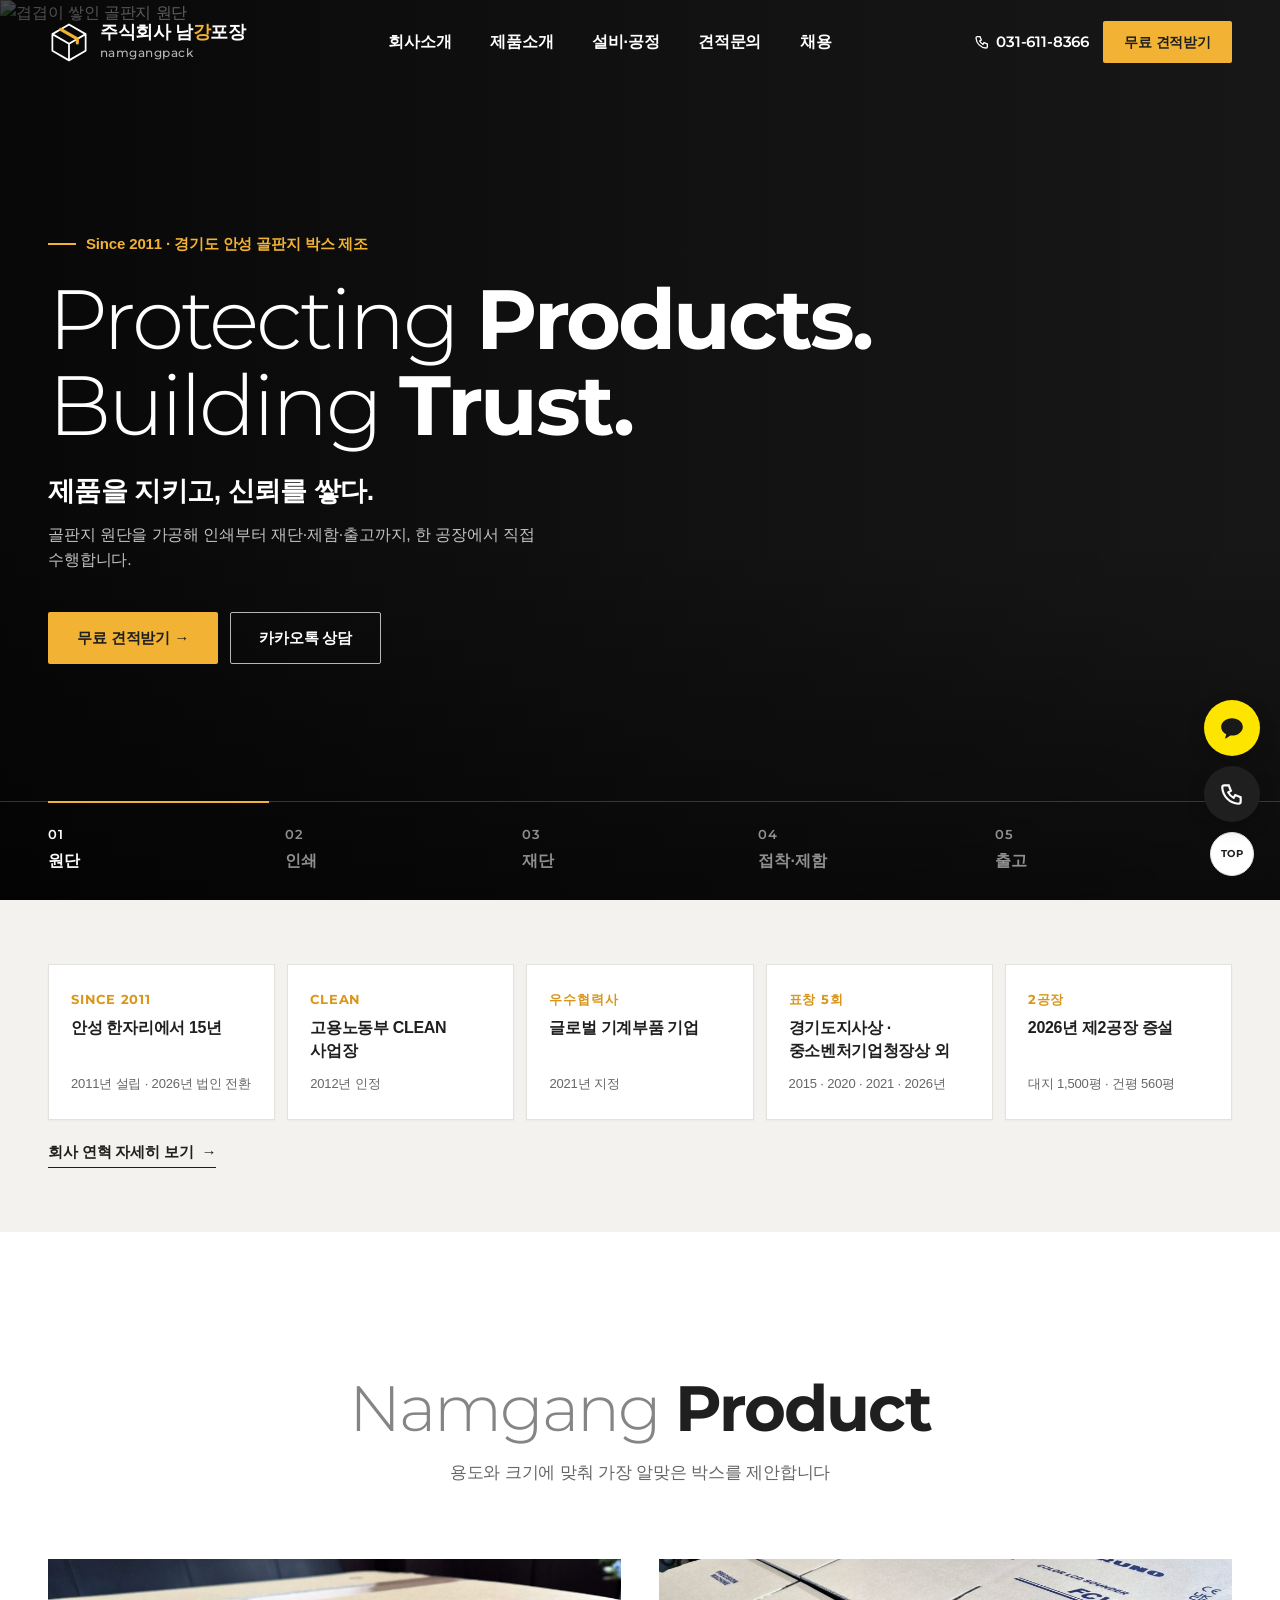
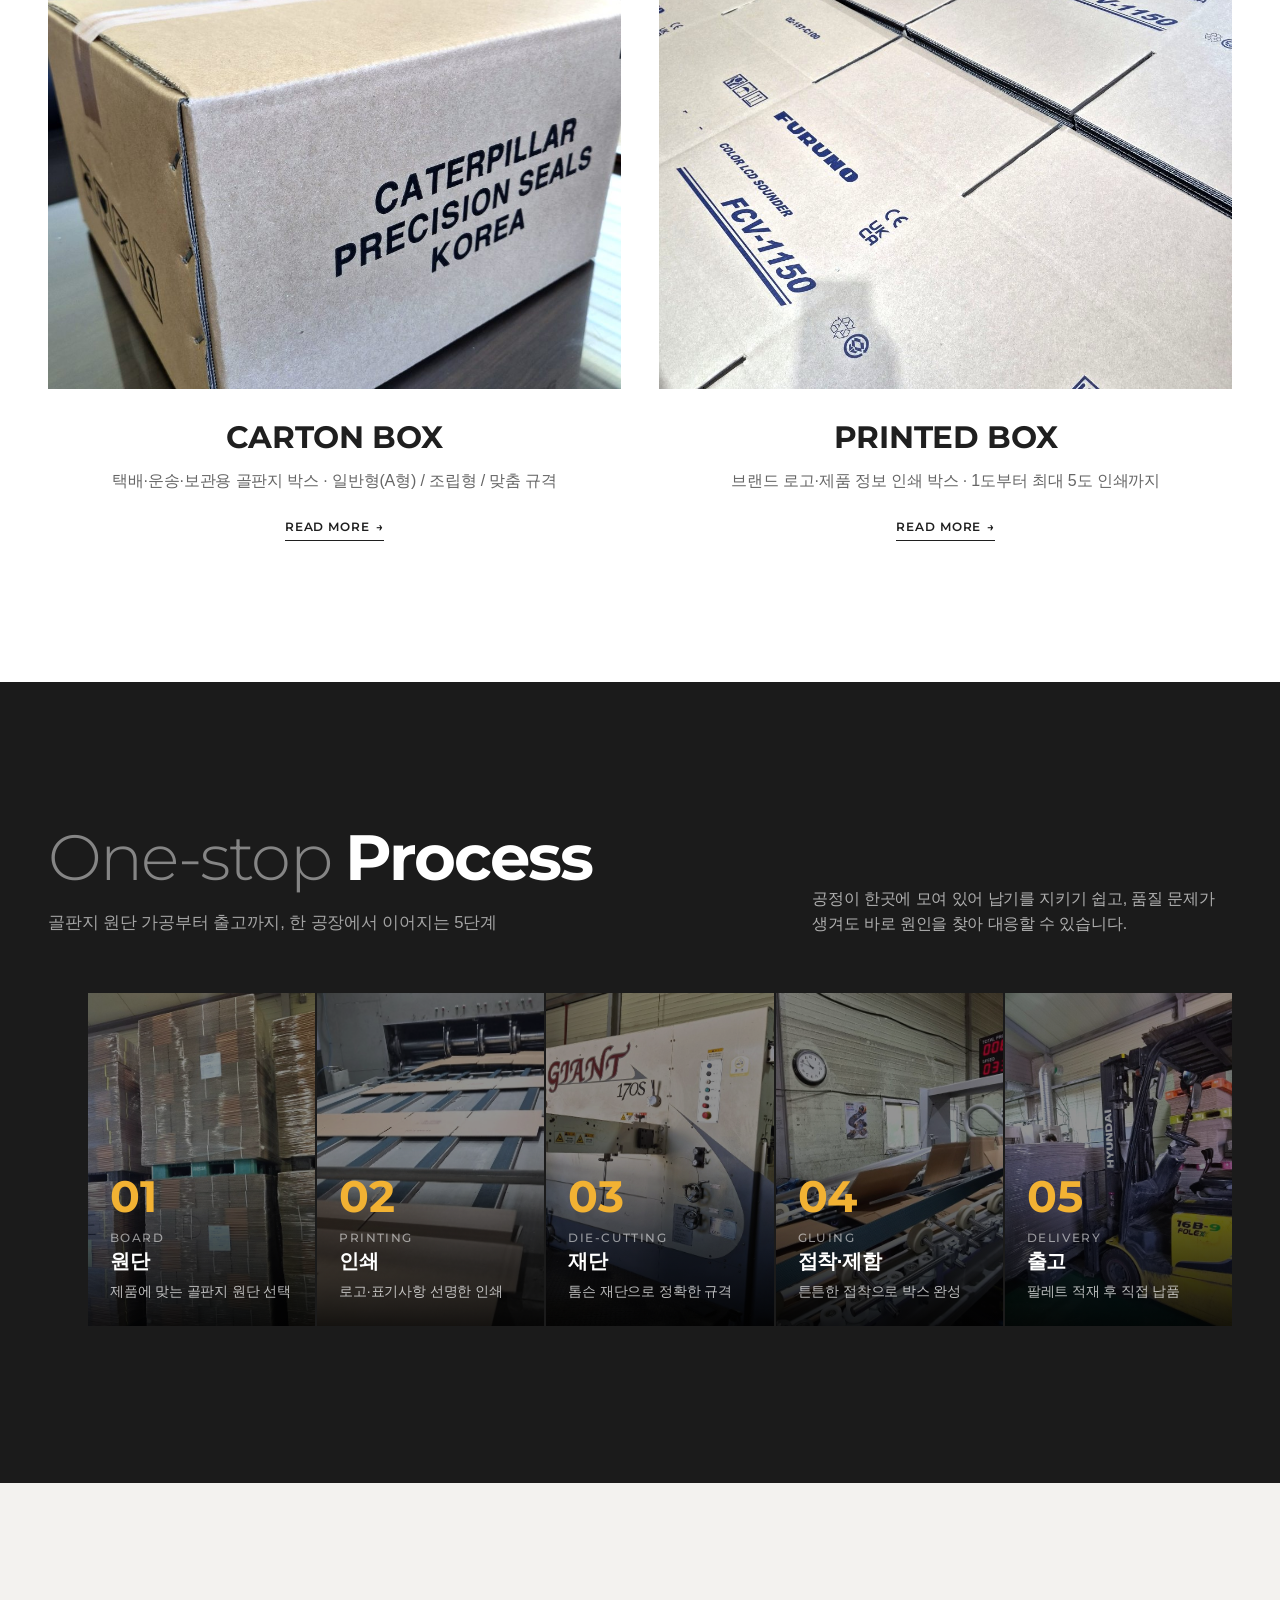
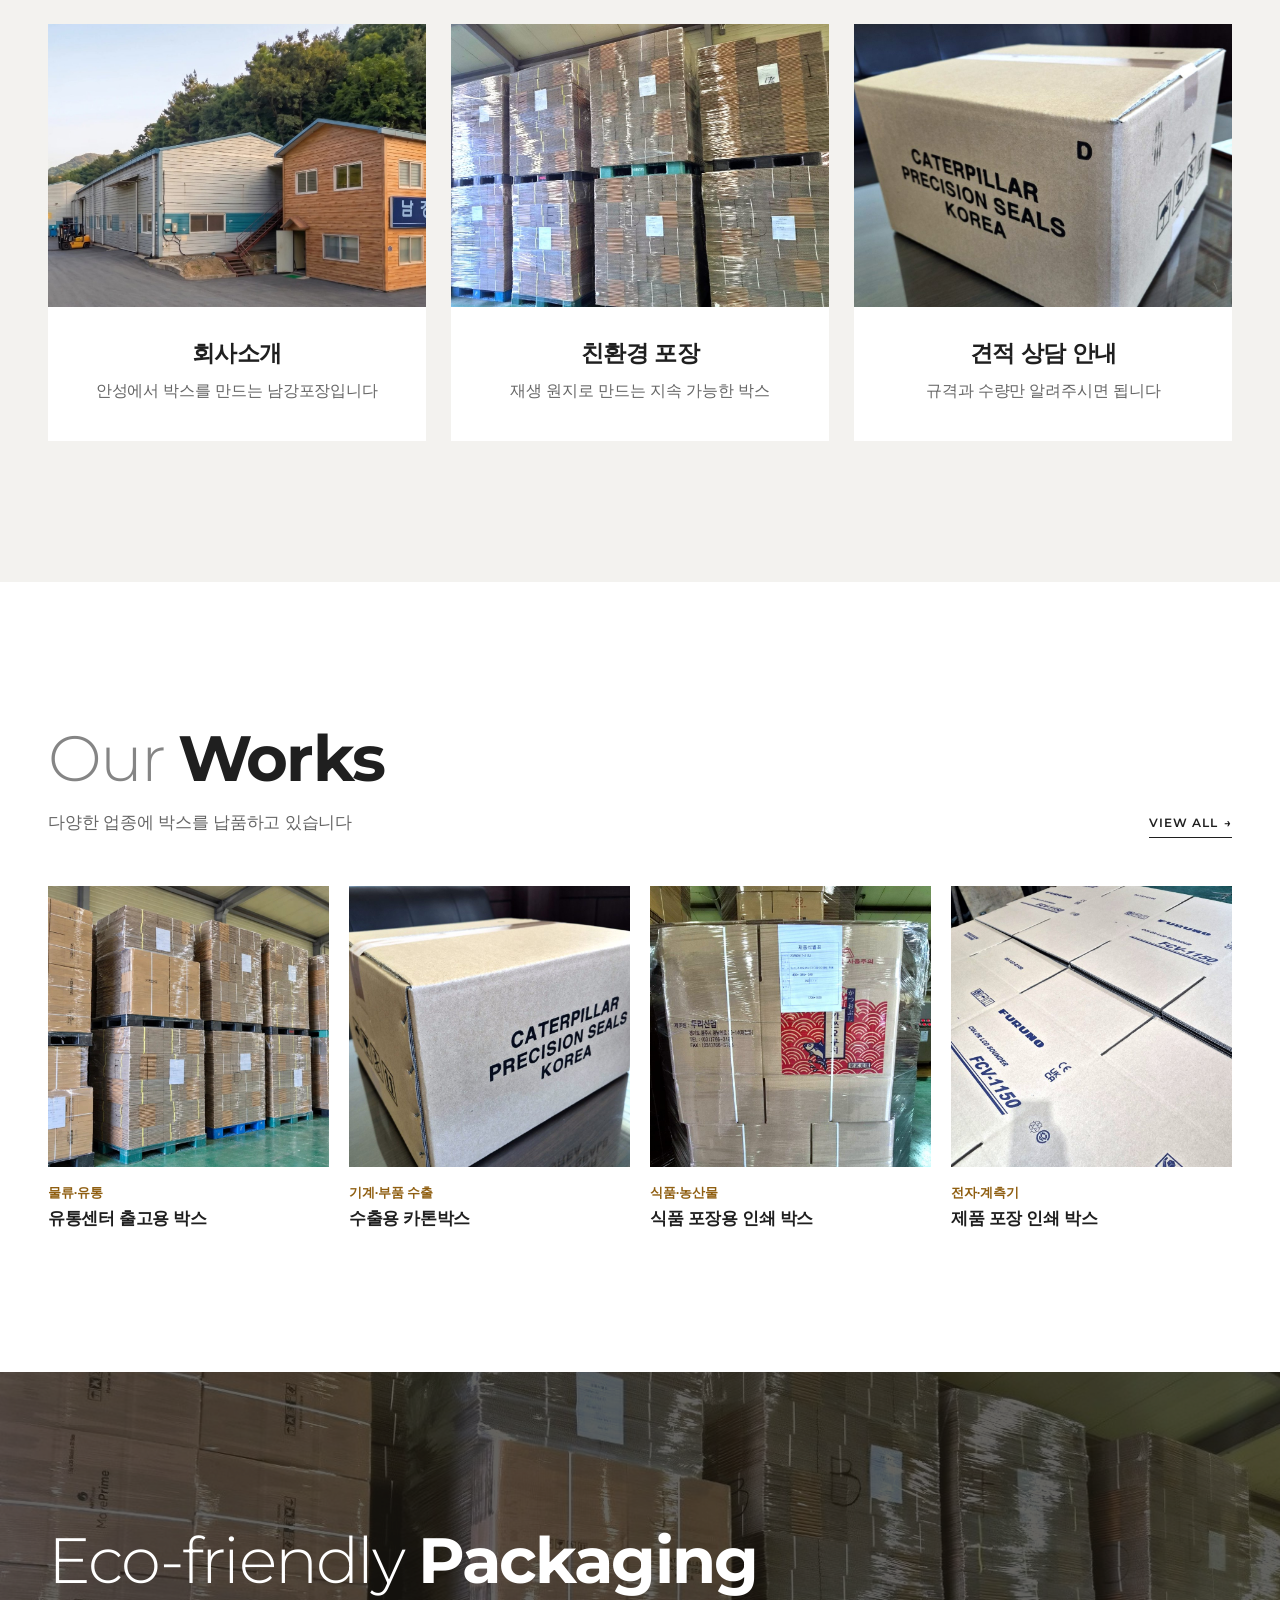
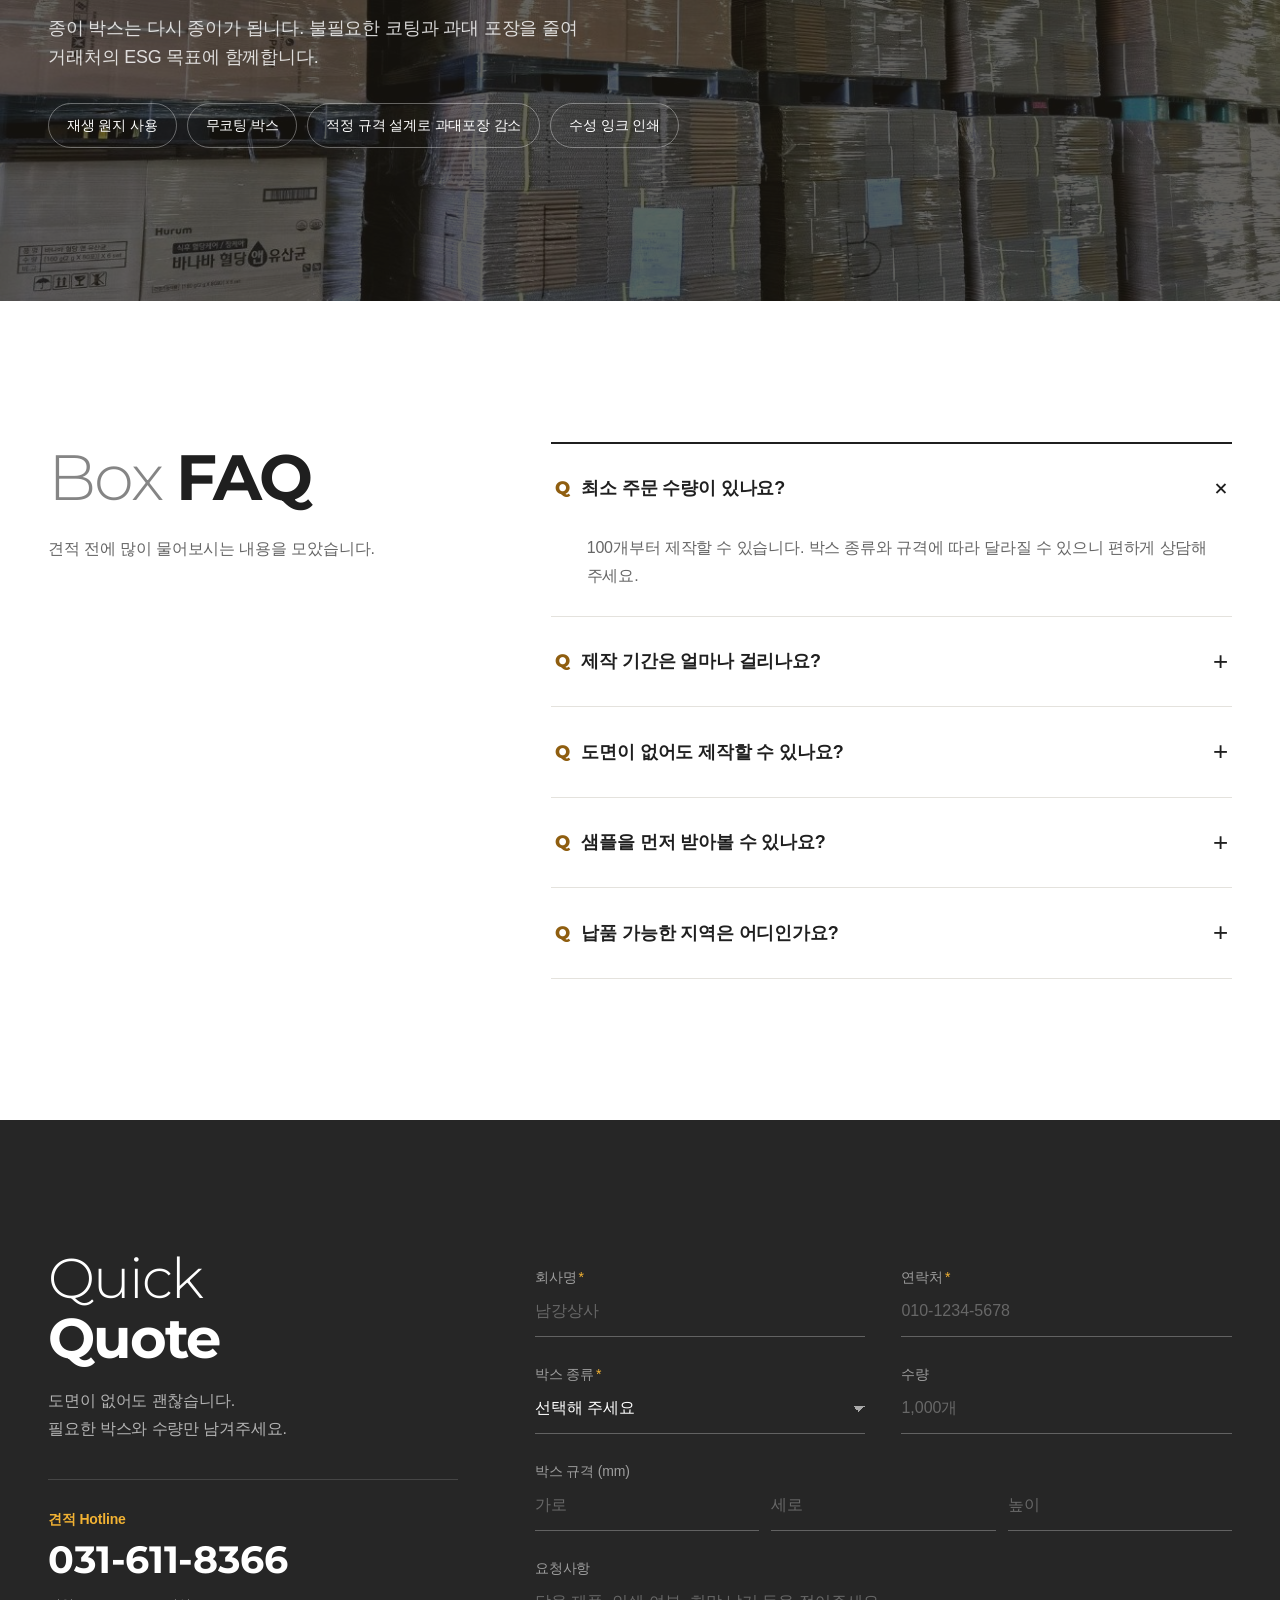
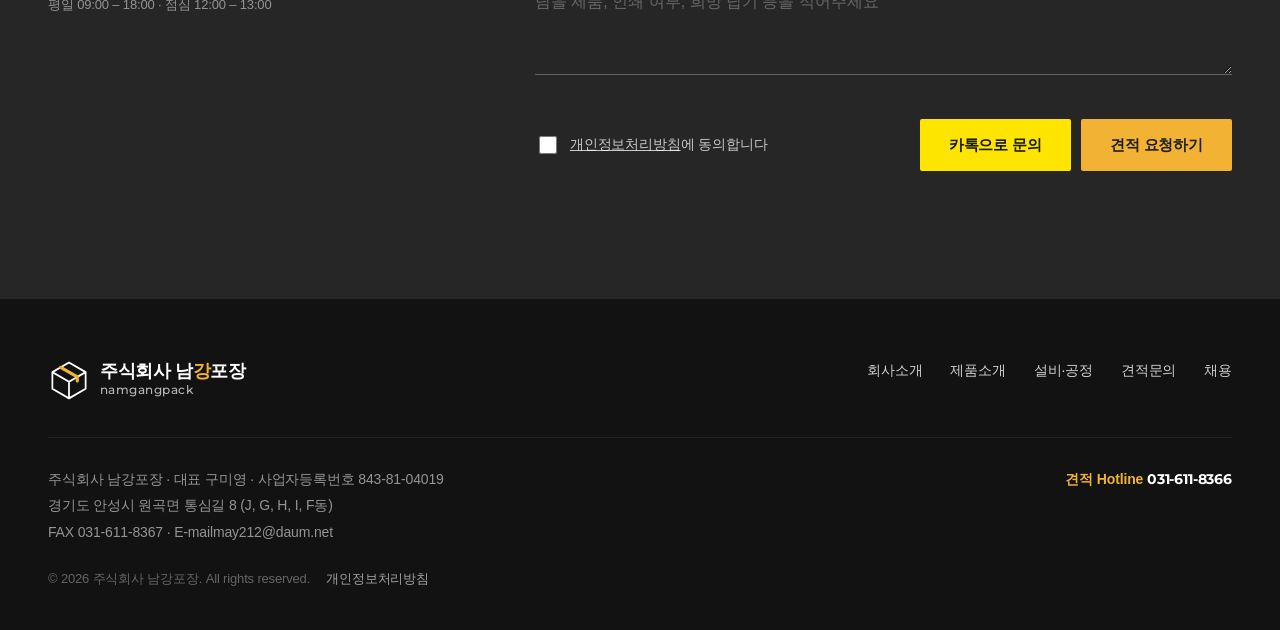
==== commit 8eef3e9b: "메인 회사 주요 이력을 카드형으로 변경 Co-Authored-By: Claude Opus 5 <noreply@anthropic.com>" ====
--- a/index.html
+++ b/index.html
@@ -22,7 +22,7 @@
   <link rel="preconnect" href="https://fonts.gstatic.com" crossorigin>
   <link href="https://fonts.googleapis.com/css2?family=Montserrat:wght@300;500;600;700;800&display=swap" rel="stylesheet">
   <link rel="stylesheet" href="https://cdn.jsdelivr.net/gh/orioncactus/pretendard@v1.3.9/dist/web/variable/pretendardvariable-dynamic-subset.min.css">
-  <link rel="stylesheet" href="css/style.css?v=2026092236">
+  <link rel="stylesheet" href="css/style.css?v=2026092238">
 
   <script type="application/ld+json">
   {
@@ -128,17 +128,37 @@
       </div>
     </section>
 
-    <!-- 1-1. 신뢰 띠 -->
-    <section class="trust" aria-label="회사 인증·수상 이력">
-      <div class="container">
-        <p class="trust-lead"><b>Since 2011</b><span>경기도 안성에서 이어온 골판지 박스 제조</span></p>
-        <ul class="trust-list">
-          <li>고용노동부 CLEAN 사업장</li>
-          <li>글로벌 기계부품 기업 우수협력사</li>
-          <li>경기도지사상 표창</li>
-          <li>경기지방중소벤처기업청장상 표창</li>
-          <li>2026년 제2공장 증설</li>
+    <!-- 1-1. 회사 주요 이력 카드 -->
+    <section class="trust" aria-label="회사 주요 이력">
+      <div class="container">
+        <ul class="trust-cards">
+          <li class="reveal">
+            <span class="tc-key">Since 2011</span>
+            <strong>안성 한자리에서 15년</strong>
+            <span class="tc-sub">2011년 설립 · 2026년 법인 전환</span>
+          </li>
+          <li class="reveal reveal-d1">
+            <span class="tc-key">CLEAN</span>
+            <strong>고용노동부 CLEAN 사업장</strong>
+            <span class="tc-sub">2012년 인정</span>
+          </li>
+          <li class="reveal reveal-d2">
+            <span class="tc-key">우수협력사</span>
+            <strong>글로벌 기계부품 기업</strong>
+            <span class="tc-sub">2021년 지정</span>
+          </li>
+          <li class="reveal reveal-d3">
+            <span class="tc-key">표창 5회</span>
+            <strong>경기도지사상 · 중소벤처기업청장상 외</strong>
+            <span class="tc-sub">2015 · 2020 · 2021 · 2026년</span>
+          </li>
+          <li class="reveal reveal-d4">
+            <span class="tc-key">2공장</span>
+            <strong>2026년 제2공장 증설</strong>
+            <span class="tc-sub">대지 1,500평 · 건평 560평</span>
+          </li>
         </ul>
+        <a class="trust-more" href="about.html#history">회사 연혁 자세히 보기 <span aria-hidden="true">→</span></a>
       </div>
     </section>
 
@@ -423,9 +443,9 @@
     <button type="button" class="float-top" aria-label="맨 위로">TOP</button>
   </div>
 
-  <script src="js/config.js?v=2026092236"></script>
-  <script src="js/main.js?v=2026092236"></script>
-  <script src="js/slots.js?v=2026092236"></script>
-  <script src="js/site-data.js?v=2026092236"></script>
+  <script src="js/config.js?v=2026092238"></script>
+  <script src="js/main.js?v=2026092238"></script>
+  <script src="js/slots.js?v=2026092238"></script>
+  <script src="js/site-data.js?v=2026092238"></script>
 </body>
 </html>
--- a/css/style.css
+++ b/css/style.css
@@ -1146,25 +1146,6 @@
 .choice-card strong { align-self: end; }
 .choice-card .desc { align-self: start; }
 
-/* 메인 신뢰 띠 (인증·수상) */
-.trust { border-bottom: 1px solid var(--line); background: #fff; }
-.trust .container { display: flex; align-items: center; gap: clamp(20px, 4vw, 48px); flex-wrap: wrap; padding-block: 22px; }
-.trust-lead { display: flex; align-items: baseline; gap: 10px; flex-wrap: wrap; }
-.trust-lead b { font-family: var(--font-en); font-size: 20px; font-weight: 700; letter-spacing: -0.01em; color: var(--ink); }
-.trust-lead span { font-size: 14.5px; color: var(--muted); }
-.trust-list { display: flex; flex-wrap: wrap; gap: 8px 26px; flex: 1; }
-.trust-list li { position: relative; padding-left: 20px; font-size: 14.5px; font-weight: 600; color: var(--ink); }
-.trust-list li::before {
-  content: ''; position: absolute; left: 0; top: .42em;
-  width: 11px; height: 6px; border-left: 2px solid var(--accent-dark); border-bottom: 2px solid var(--accent-dark);
-  transform: rotate(-45deg);
-}
-@media (max-width: 860px) {
-  .trust .container { gap: 14px; padding-block: 18px; }
-  .trust-lead b { font-size: 18px; }
-  .trust-list { gap: 6px 18px; }
-  .trust-list li { font-size: 13.5px; padding-left: 18px; }
-}
 
 /* 공장 전경 띠 */
 .pano { padding: 0; }
@@ -1193,3 +1174,32 @@
   .sub-visual-bg.is-right img, .pano-figure.is-right img { object-position: center center; }
   .pano-figure img { height: clamp(260px, 62vw, 340px); }
 }
+
+/* 메인: 회사 주요 이력 카드 */
+.trust { background: var(--gray-bg); padding: clamp(40px, 5vw, 64px) 0; }
+.trust-cards { display: grid; grid-template-columns: repeat(5, minmax(0, 1fr)); gap: 12px; }
+.trust-cards li {
+  display: flex; flex-direction: column; gap: 6px;
+  padding: 24px 22px; background: #fff; border: 1px solid var(--line);
+  box-shadow: 0 1px 2px rgba(31,31,31,.04);
+}
+.tc-key {
+  font-family: var(--font-en); font-size: 13px; font-weight: 700; letter-spacing: .06em;
+  color: var(--accent-dark); text-transform: uppercase;
+}
+.trust-cards strong { font-size: 16px; line-height: 1.45; color: var(--ink); letter-spacing: -0.02em; }
+.tc-sub { margin-top: auto; padding-top: 6px; font-size: 13px; color: var(--muted); font-variant-numeric: tabular-nums; }
+.trust-more {
+  display: inline-flex; align-items: center; gap: 8px; margin-top: 20px;
+  font-size: 15px; font-weight: 600; color: var(--ink);
+  border-bottom: 1px solid var(--ink); padding-bottom: 3px;
+}
+.trust-more:hover { color: var(--accent-dark); border-color: var(--accent-dark); }
+@media (max-width: 1080px) { .trust-cards { grid-template-columns: repeat(3, minmax(0, 1fr)); } }
+@media (max-width: 720px) {
+  .trust-cards { grid-template-columns: repeat(2, minmax(0, 1fr)); gap: 8px; }
+  .trust-cards li { padding: 18px 16px; }
+  .trust-cards strong { font-size: 14.5px; }
+  .tc-key { font-size: 12px; }
+  .tc-sub { font-size: 12px; }
+}
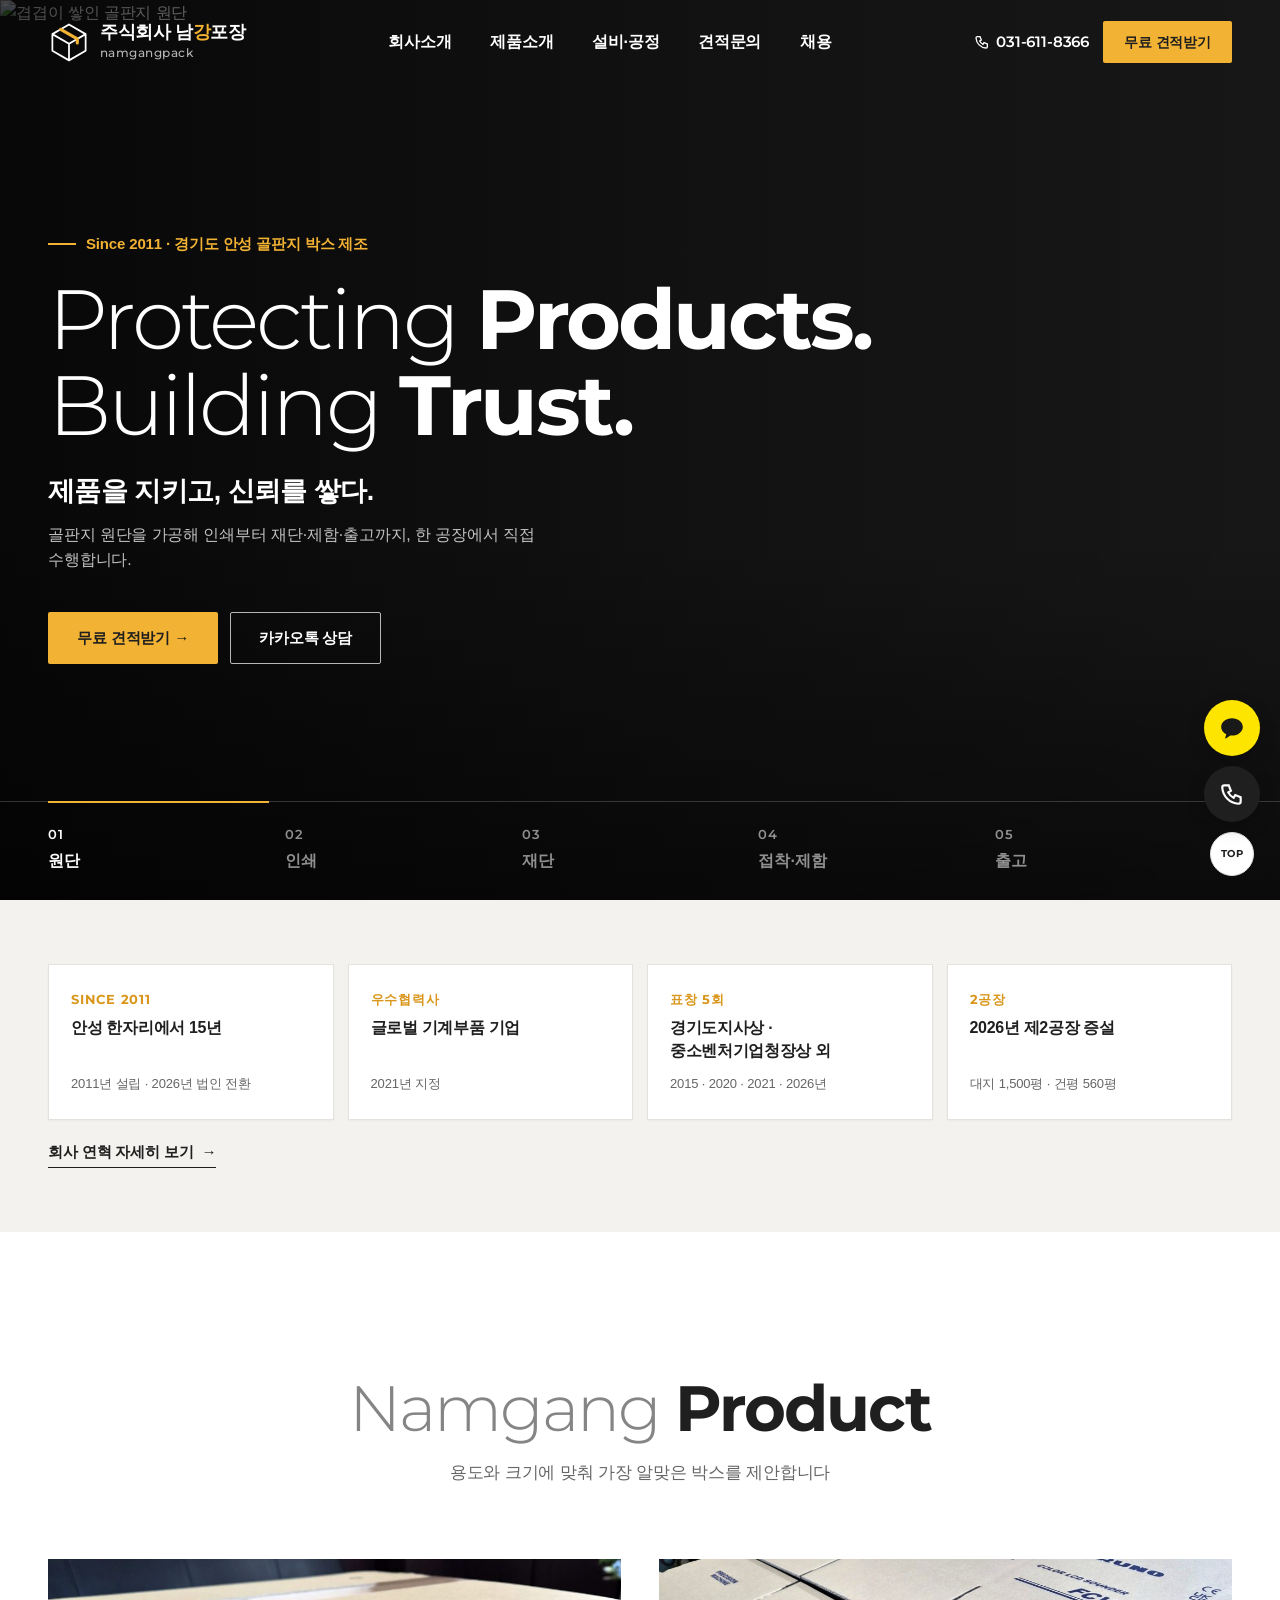
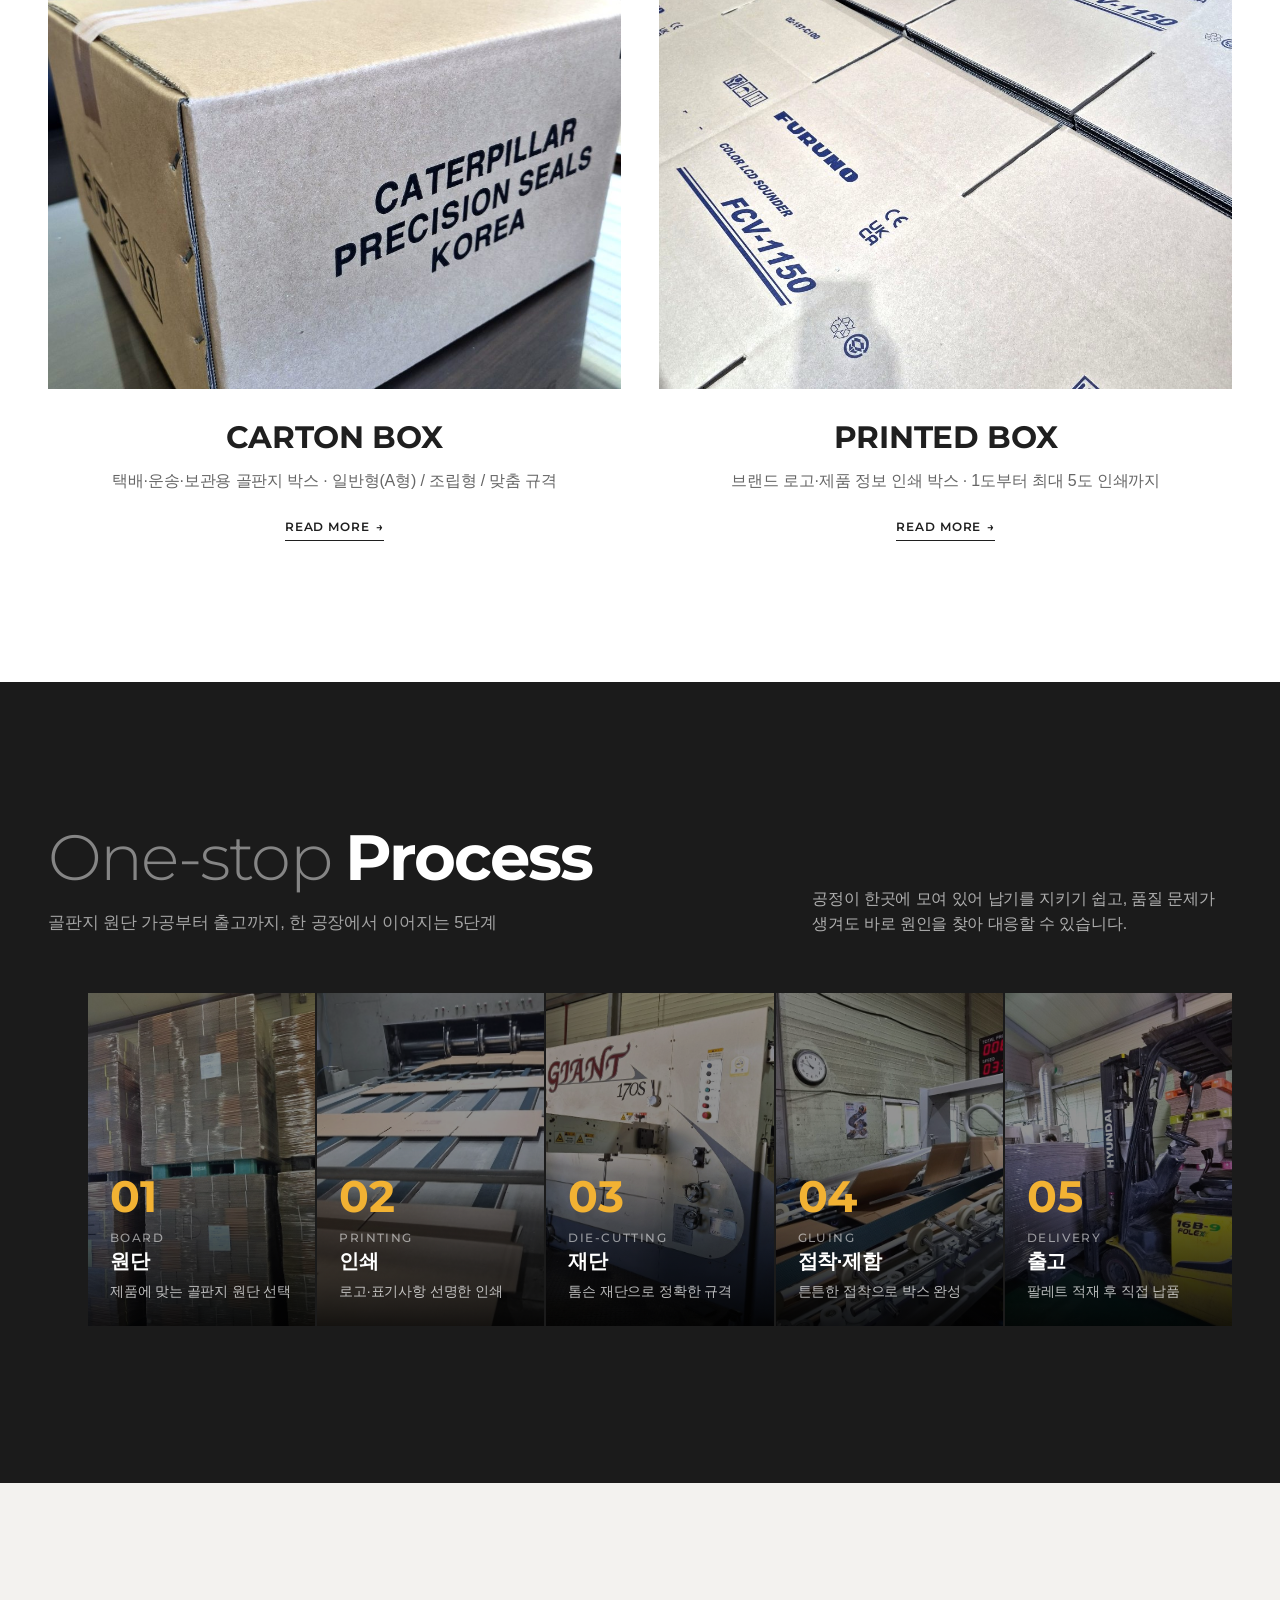
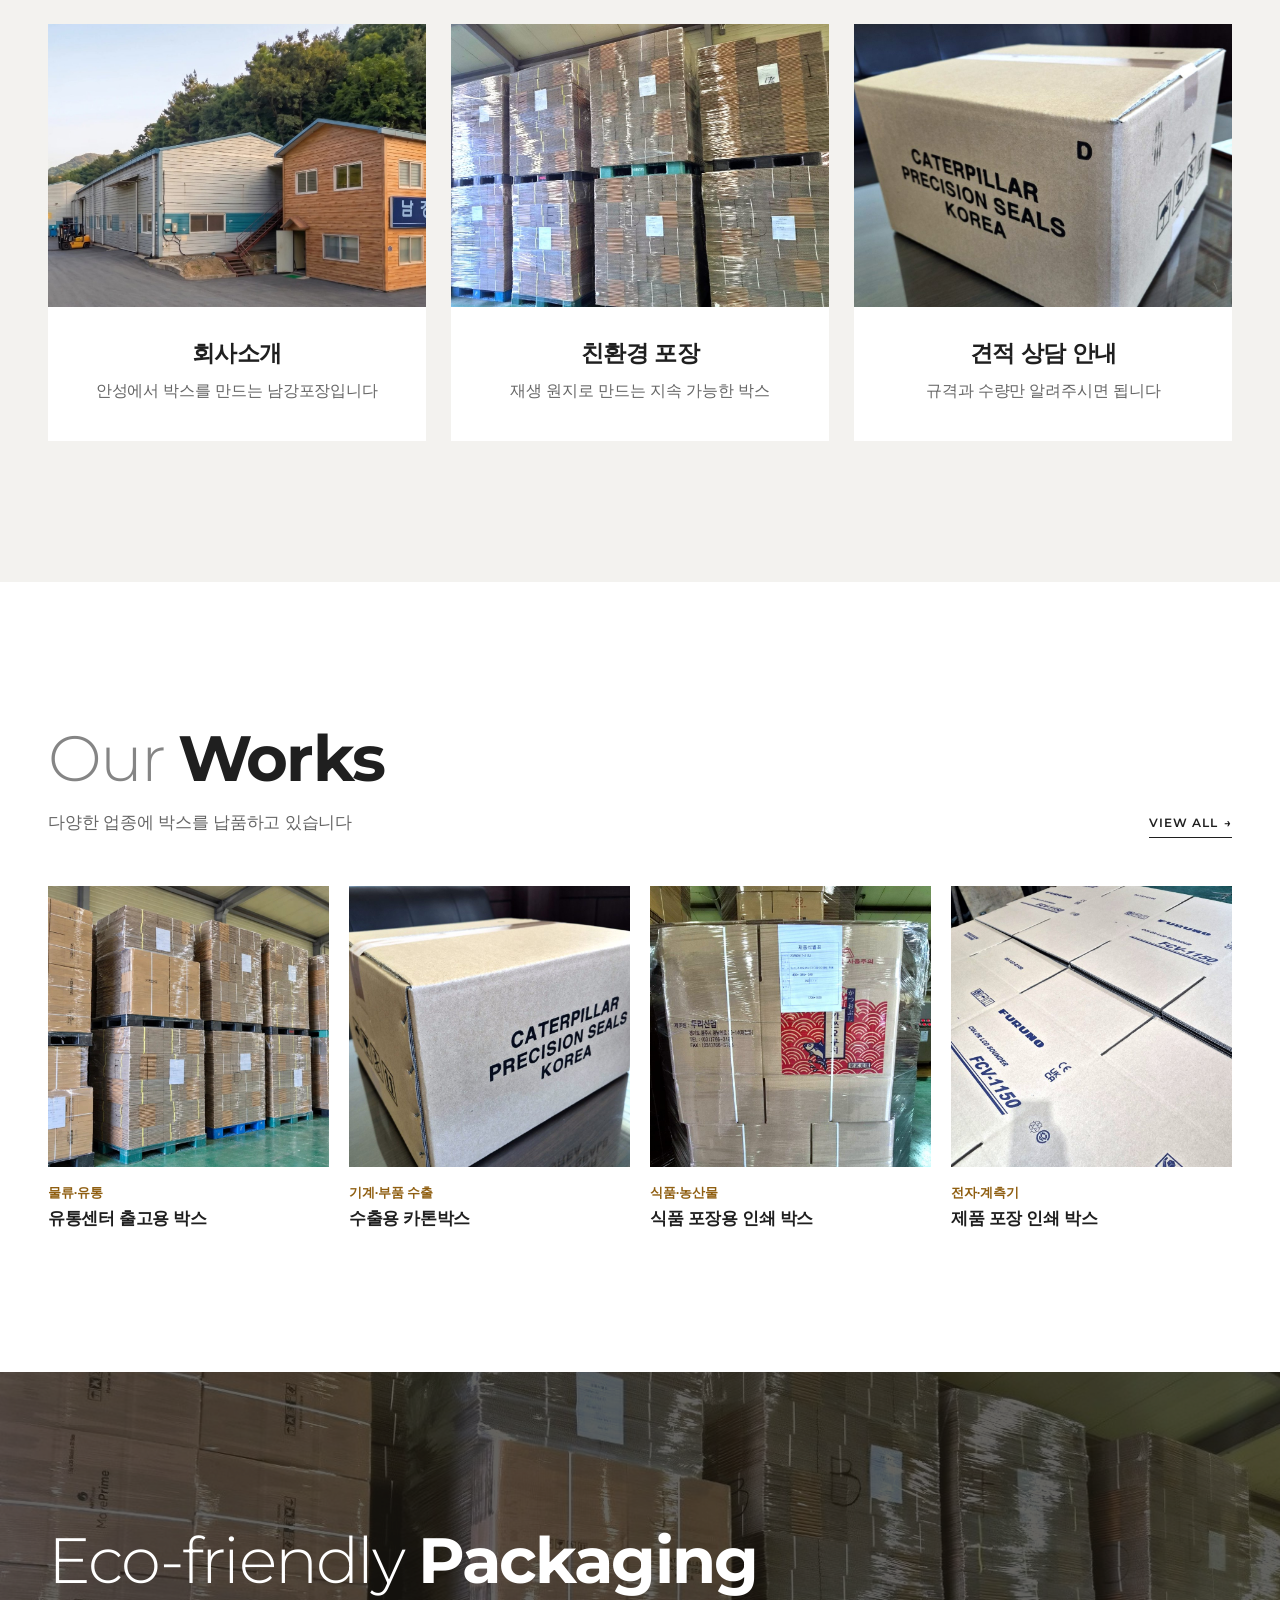
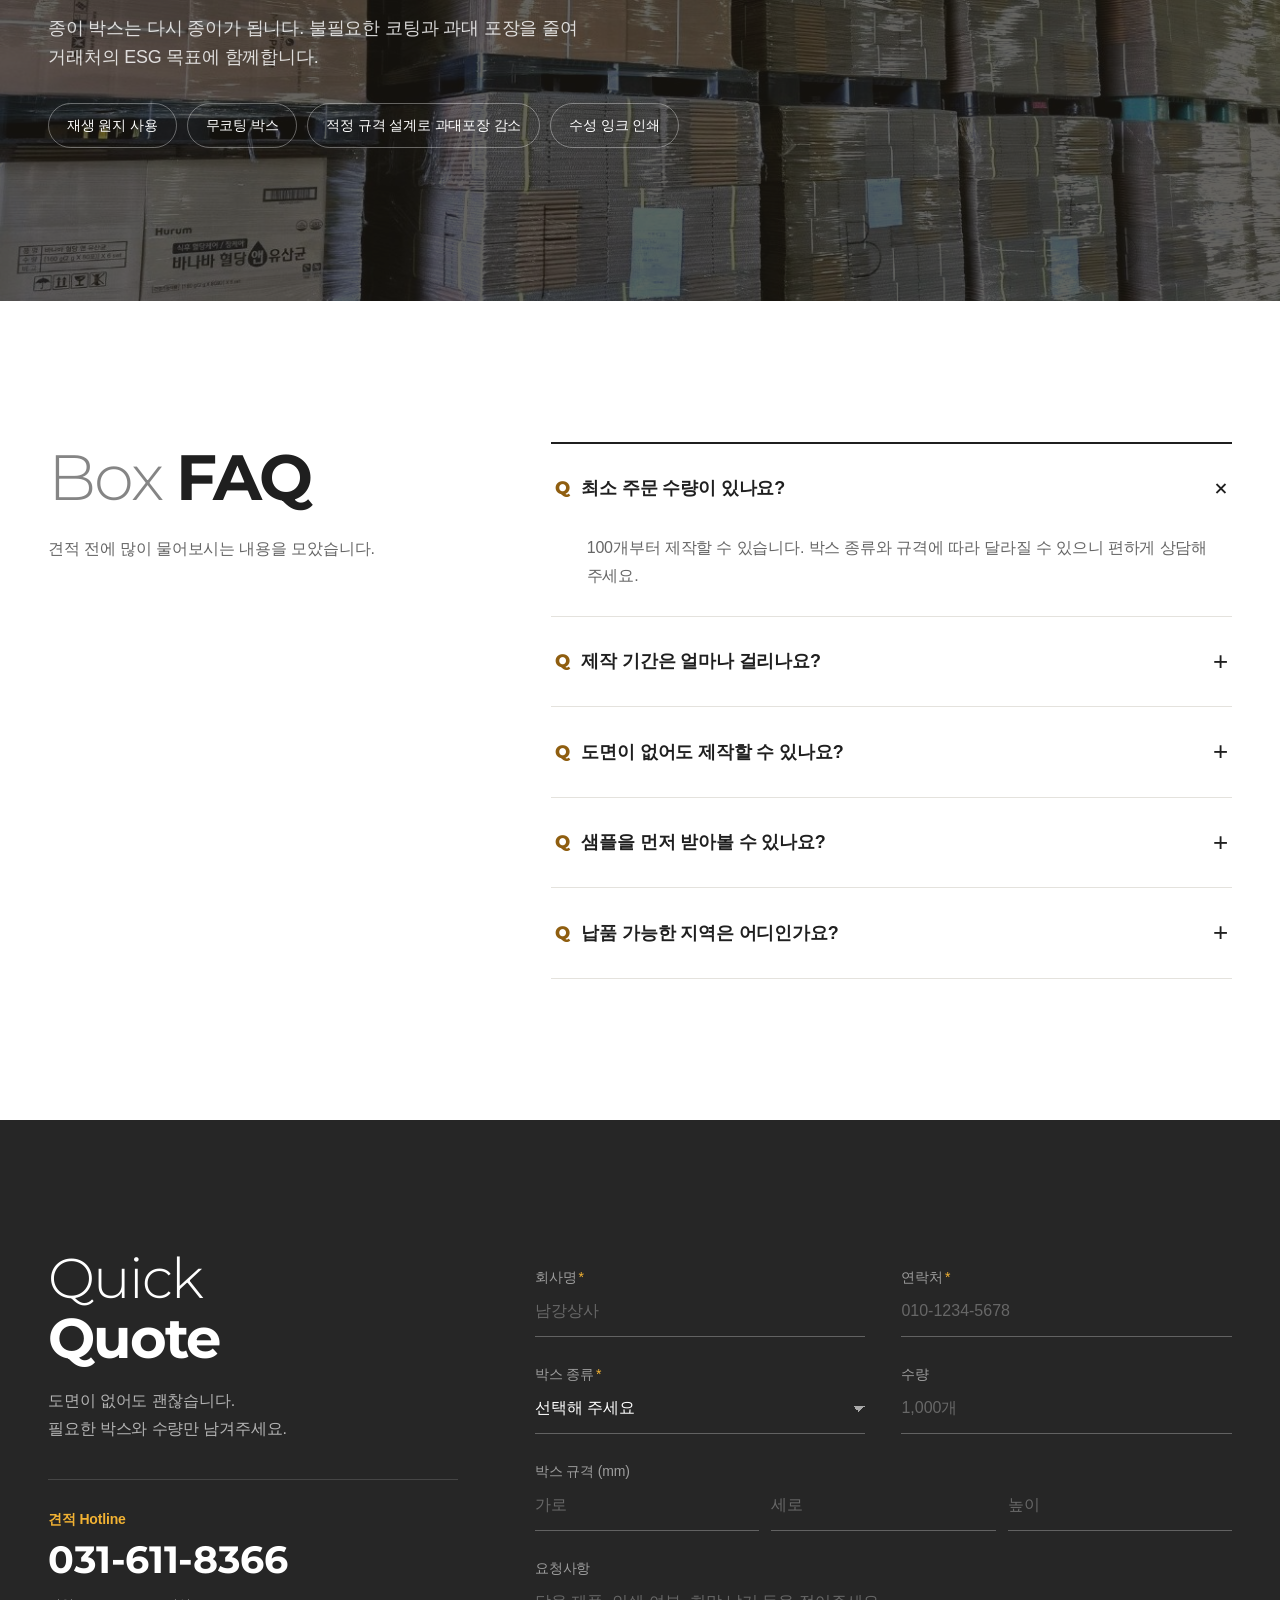
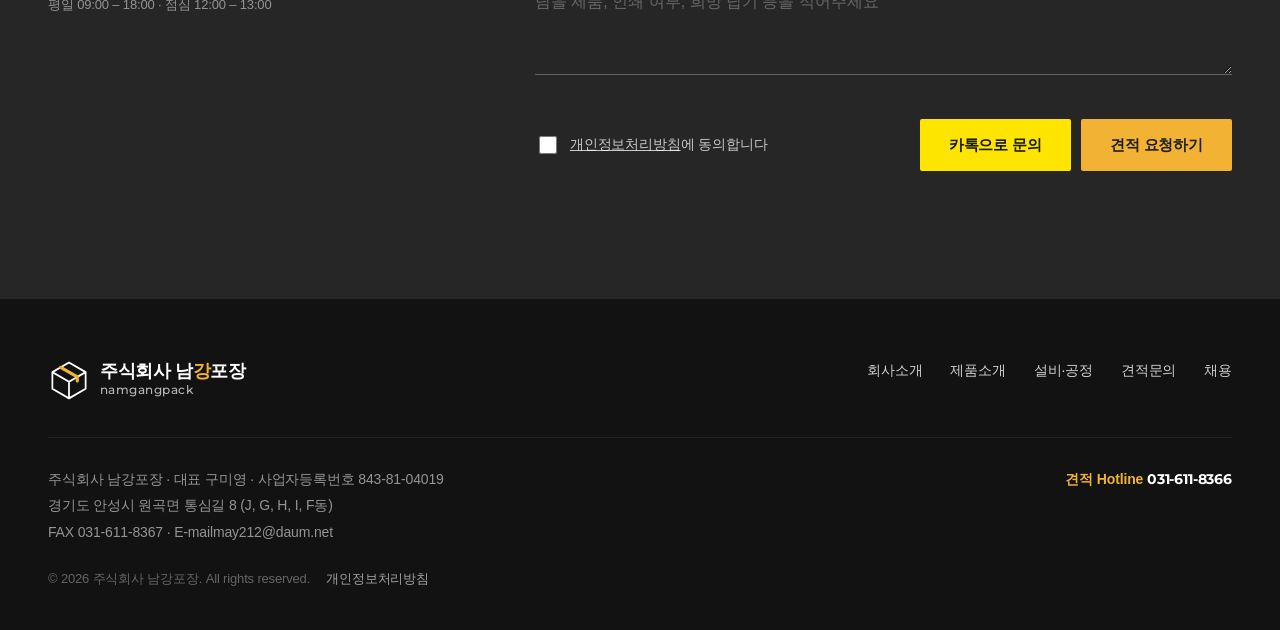
==== commit da3fbd29: "메인 이력 카드 4개로 정리 Co-Authored-By: Claude Opus 5 <noreply@anthropic.com>" ====
--- a/index.html
+++ b/index.html
@@ -22,7 +22,7 @@
   <link rel="preconnect" href="https://fonts.gstatic.com" crossorigin>
   <link href="https://fonts.googleapis.com/css2?family=Montserrat:wght@300;500;600;700;800&display=swap" rel="stylesheet">
   <link rel="stylesheet" href="https://cdn.jsdelivr.net/gh/orioncactus/pretendard@v1.3.9/dist/web/variable/pretendardvariable-dynamic-subset.min.css">
-  <link rel="stylesheet" href="css/style.css?v=2026092238">
+  <link rel="stylesheet" href="css/style.css?v=2026092239">
 
   <script type="application/ld+json">
   {
@@ -138,21 +138,16 @@
             <span class="tc-sub">2011년 설립 · 2026년 법인 전환</span>
           </li>
           <li class="reveal reveal-d1">
-            <span class="tc-key">CLEAN</span>
-            <strong>고용노동부 CLEAN 사업장</strong>
-            <span class="tc-sub">2012년 인정</span>
-          </li>
-          <li class="reveal reveal-d2">
             <span class="tc-key">우수협력사</span>
             <strong>글로벌 기계부품 기업</strong>
             <span class="tc-sub">2021년 지정</span>
           </li>
-          <li class="reveal reveal-d3">
+          <li class="reveal reveal-d2">
             <span class="tc-key">표창 5회</span>
             <strong>경기도지사상 · 중소벤처기업청장상 외</strong>
             <span class="tc-sub">2015 · 2020 · 2021 · 2026년</span>
           </li>
-          <li class="reveal reveal-d4">
+          <li class="reveal reveal-d3">
             <span class="tc-key">2공장</span>
             <strong>2026년 제2공장 증설</strong>
             <span class="tc-sub">대지 1,500평 · 건평 560평</span>
@@ -443,9 +438,9 @@
     <button type="button" class="float-top" aria-label="맨 위로">TOP</button>
   </div>
 
-  <script src="js/config.js?v=2026092238"></script>
-  <script src="js/main.js?v=2026092238"></script>
-  <script src="js/slots.js?v=2026092238"></script>
-  <script src="js/site-data.js?v=2026092238"></script>
+  <script src="js/config.js?v=2026092239"></script>
+  <script src="js/main.js?v=2026092239"></script>
+  <script src="js/slots.js?v=2026092239"></script>
+  <script src="js/site-data.js?v=2026092239"></script>
 </body>
 </html>
--- a/css/style.css
+++ b/css/style.css
@@ -1177,7 +1177,7 @@
 
 /* 메인: 회사 주요 이력 카드 */
 .trust { background: var(--gray-bg); padding: clamp(40px, 5vw, 64px) 0; }
-.trust-cards { display: grid; grid-template-columns: repeat(5, minmax(0, 1fr)); gap: 12px; }
+.trust-cards { display: grid; grid-template-columns: repeat(4, minmax(0, 1fr)); gap: 14px; }
 .trust-cards li {
   display: flex; flex-direction: column; gap: 6px;
   padding: 24px 22px; background: #fff; border: 1px solid var(--line);
@@ -1195,7 +1195,7 @@
   border-bottom: 1px solid var(--ink); padding-bottom: 3px;
 }
 .trust-more:hover { color: var(--accent-dark); border-color: var(--accent-dark); }
-@media (max-width: 1080px) { .trust-cards { grid-template-columns: repeat(3, minmax(0, 1fr)); } }
+@media (max-width: 1080px) { .trust-cards { grid-template-columns: repeat(2, minmax(0, 1fr)); } }
 @media (max-width: 720px) {
   .trust-cards { grid-template-columns: repeat(2, minmax(0, 1fr)); gap: 8px; }
   .trust-cards li { padding: 18px 16px; }
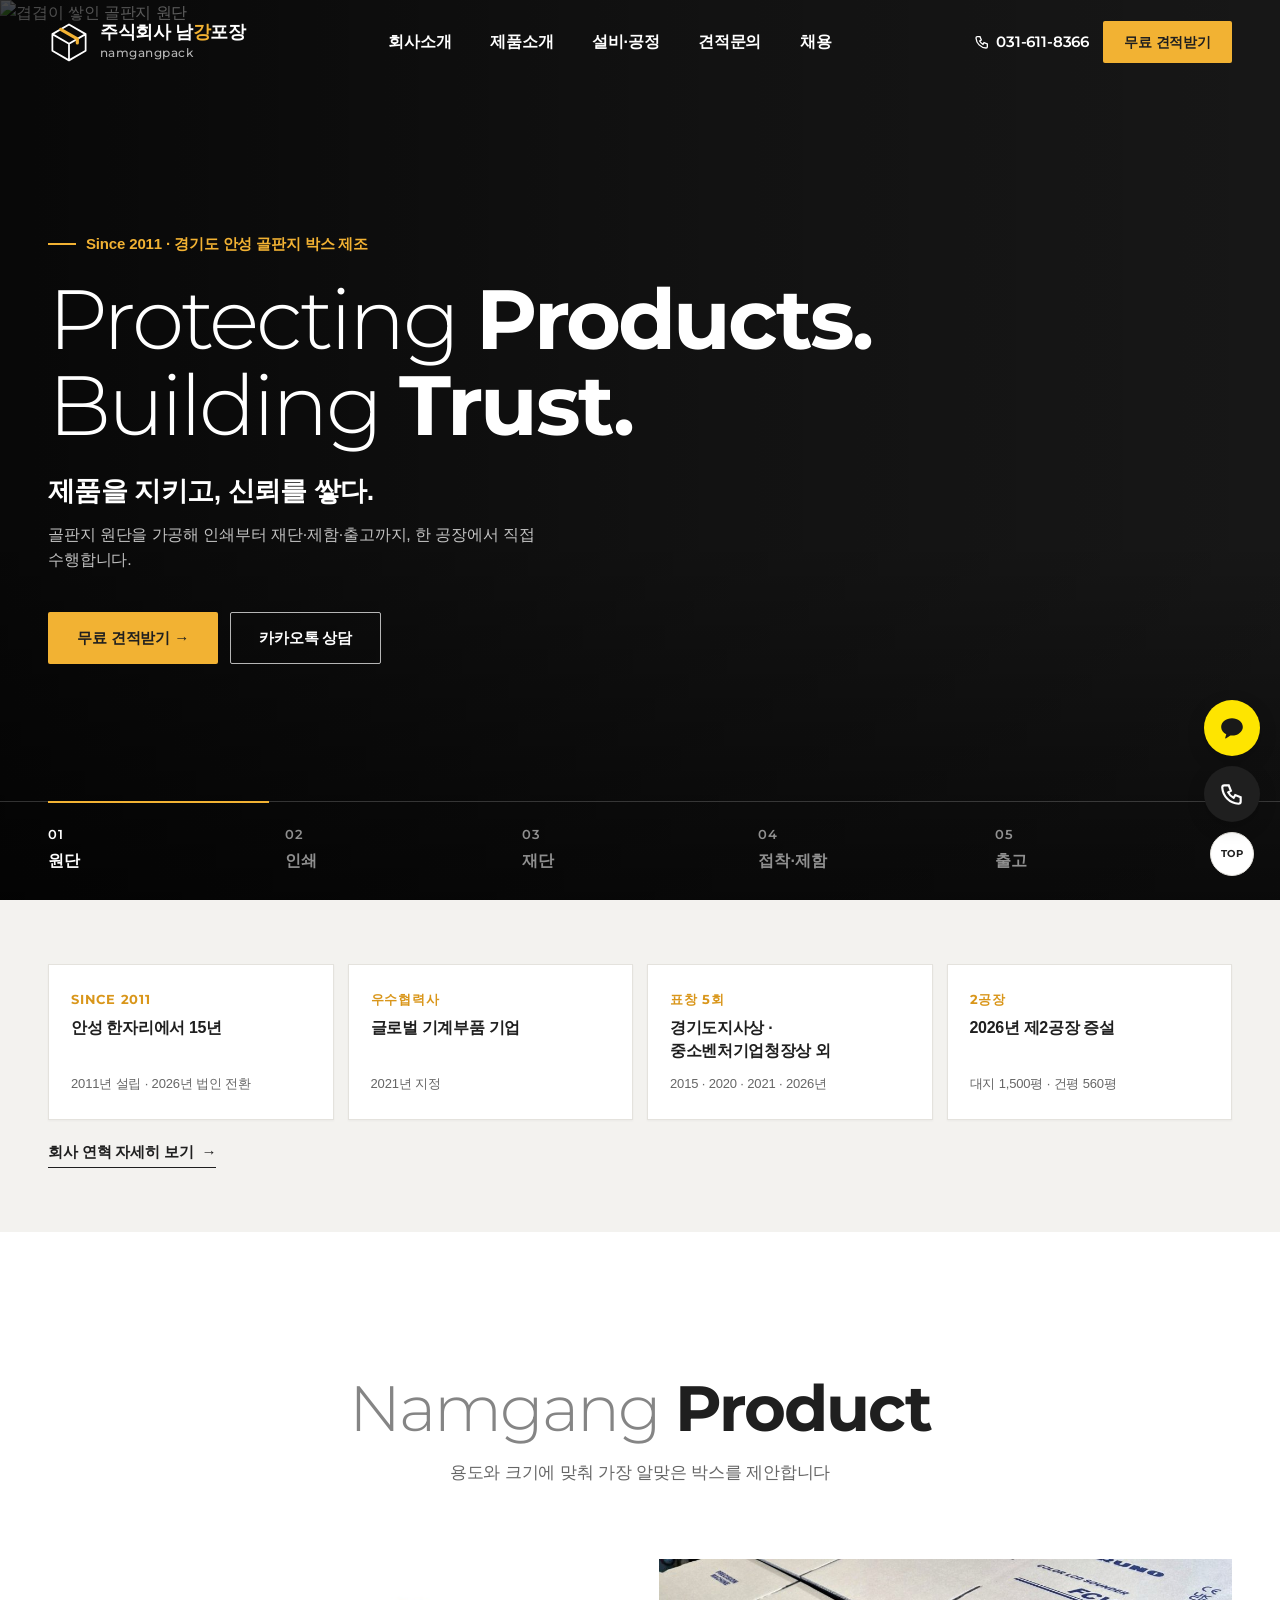
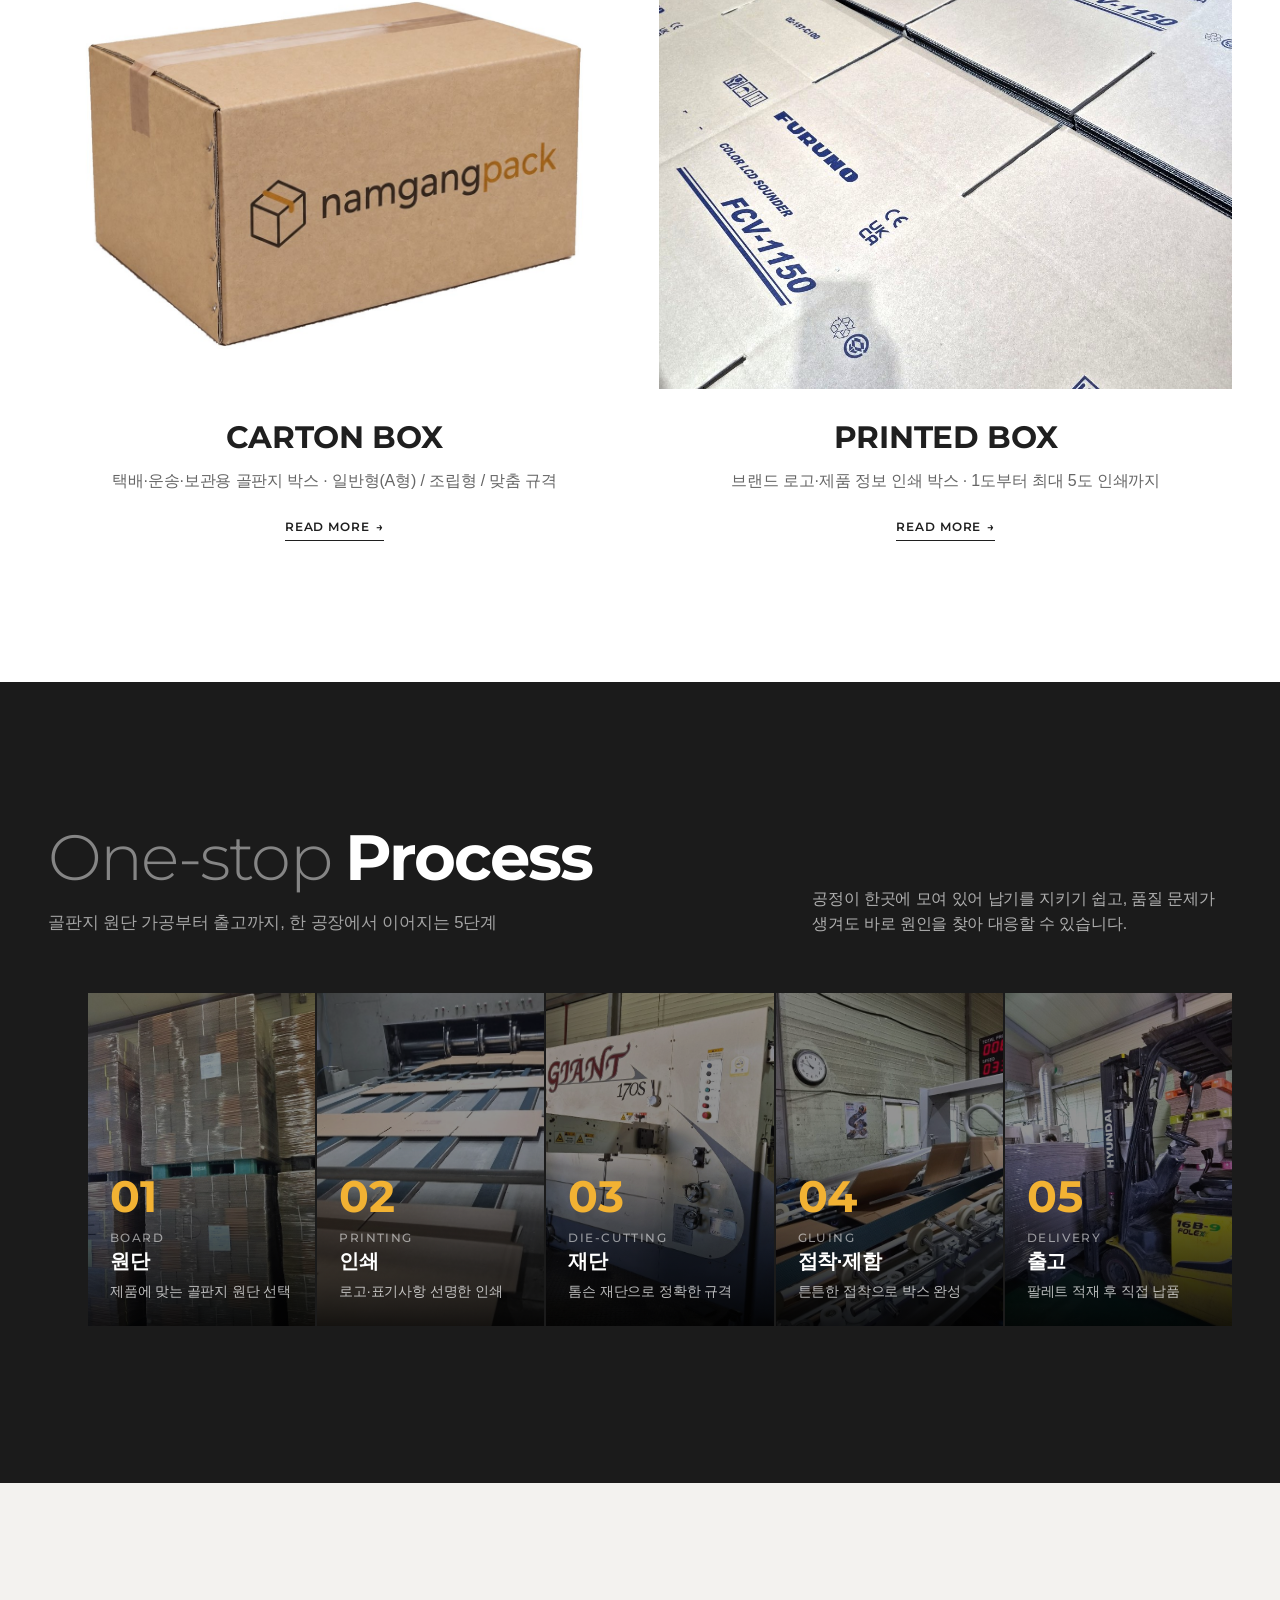
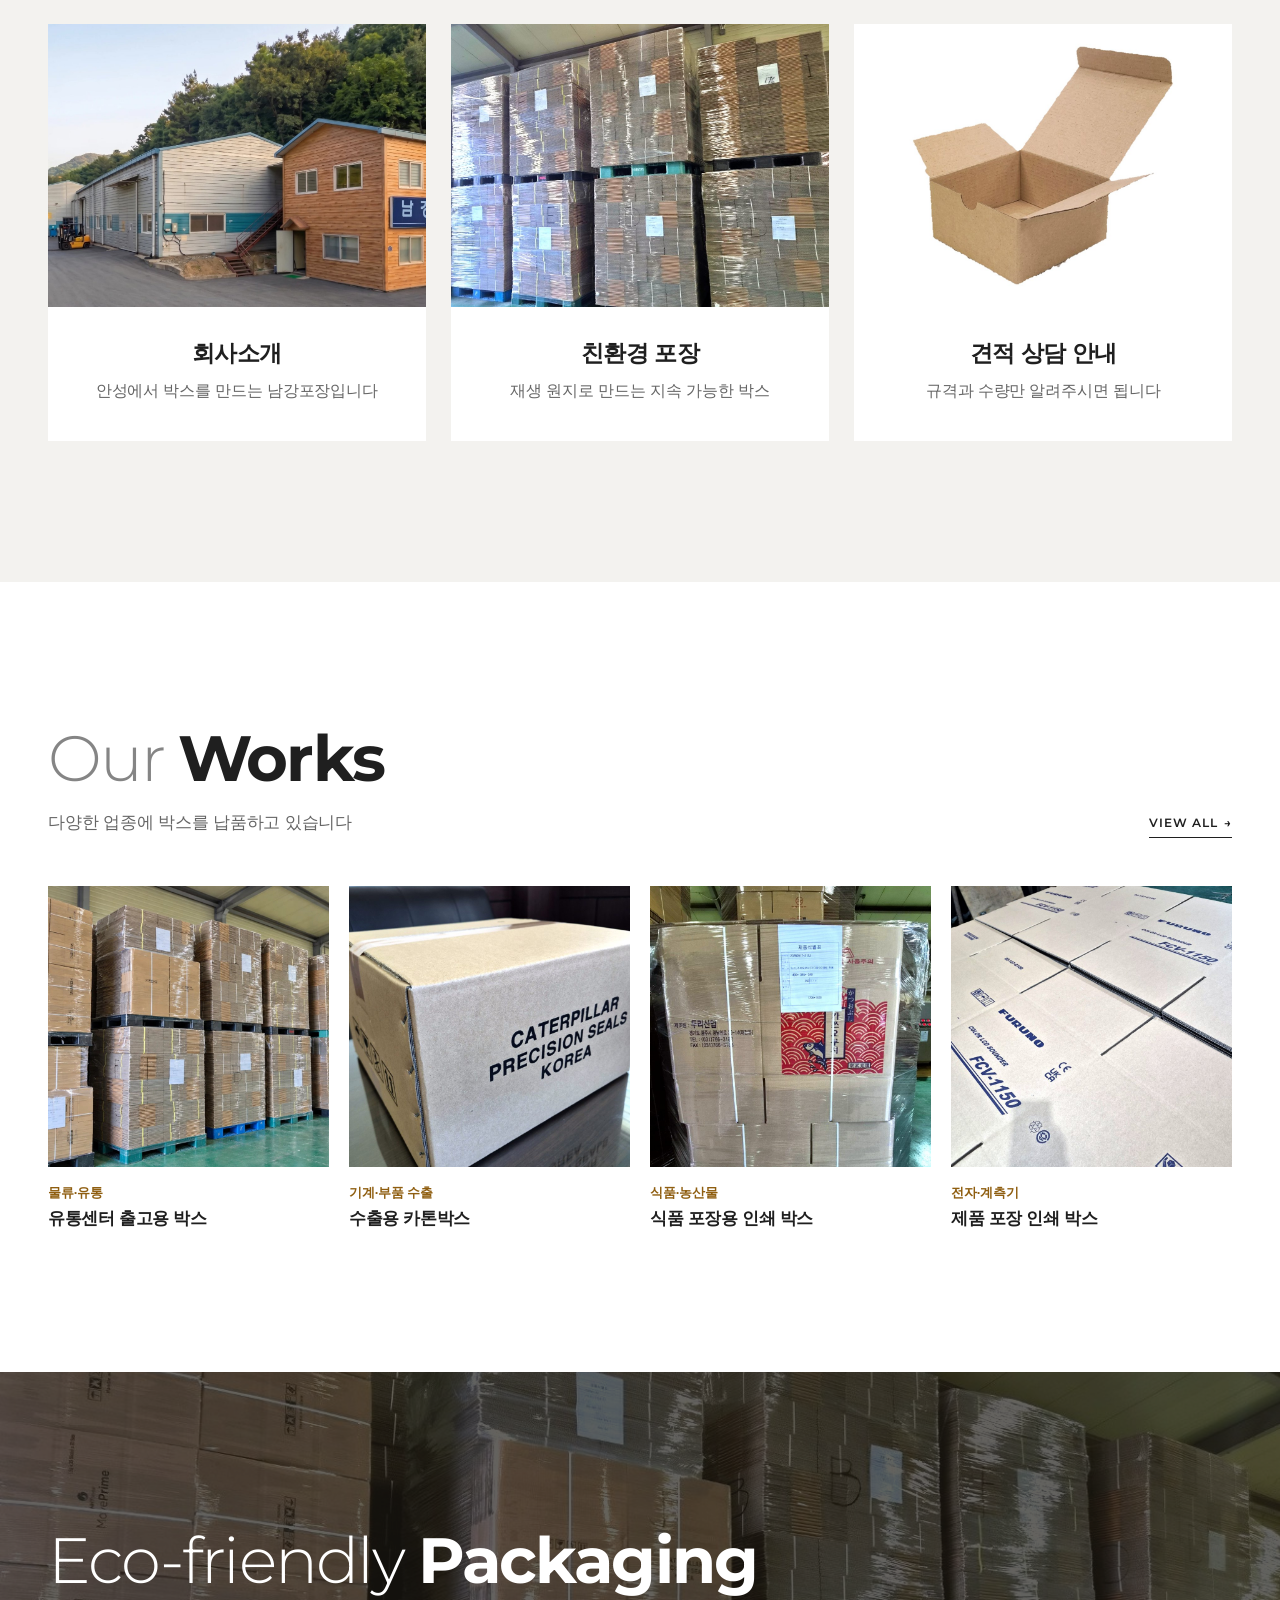
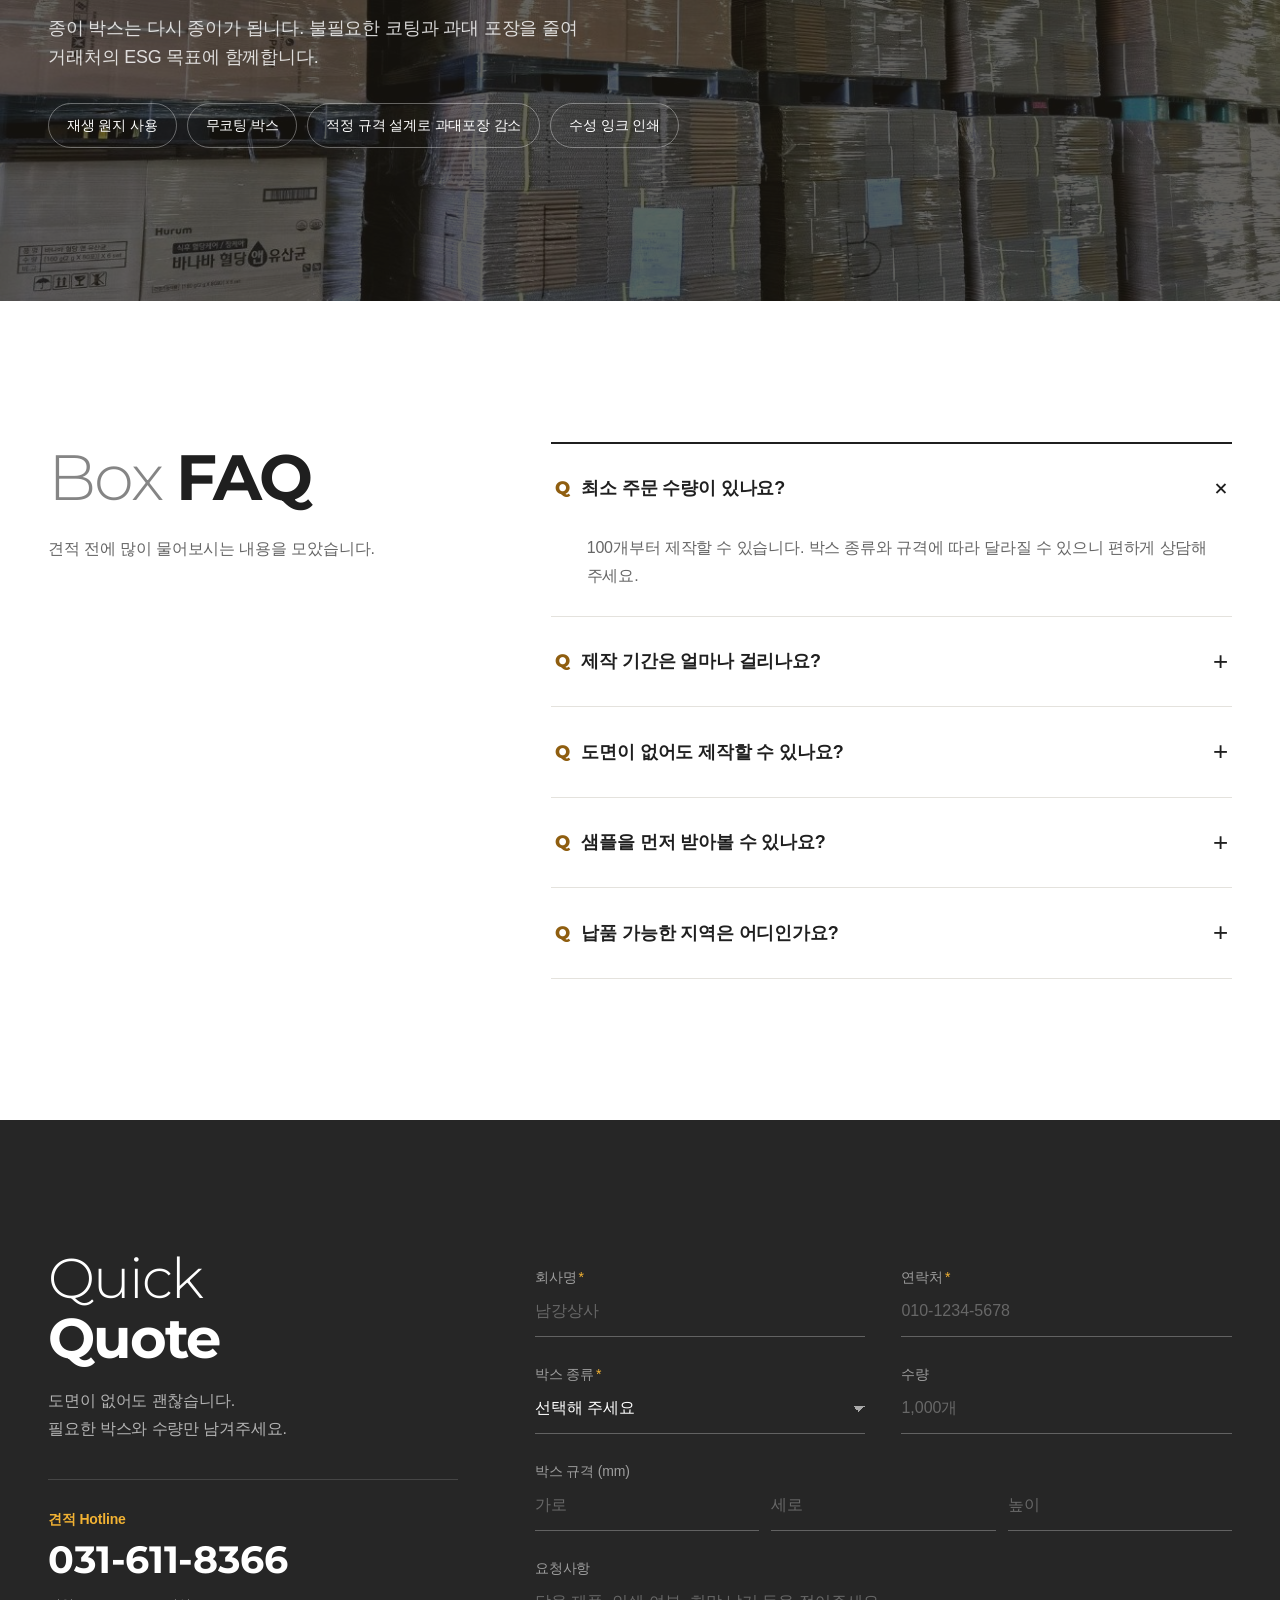
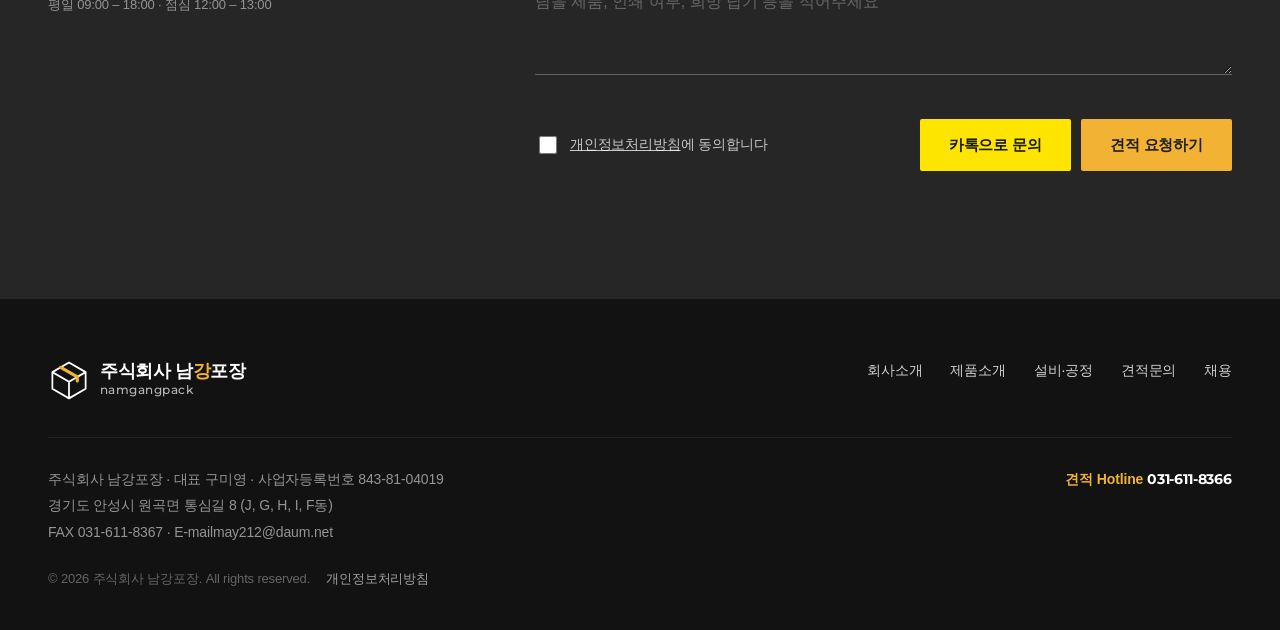
==== commit 443e6c91: "제품소개 박스 형태 6종을 실제 형태 사진으로 교체 배경(흰색)·크라프트 색감·4:3 비율·박스 크기를 여섯 장 모두 동일하게 맞춤. 손잡이형 원본의 잘못된 인쇄 로고(nanang" ====
--- a/index.html
+++ b/index.html
@@ -166,7 +166,7 @@
         </div>
         <div class="product-grid">
           <a href="products.html#carton" class="product-card reveal">
-            <div class="thumb"><img src="images/photos/product-carton.jpg" alt="남강포장이 제작한 수출용 카톤박스" loading="lazy"></div>
+            <div class="thumb"><img src="images/photos/product-carton.jpg" alt="남강포장 로고를 인쇄한 일반형(A형) 카톤박스" loading="lazy"></div>
             <h3>CARTON BOX</h3>
             <p>택배·운송·보관용 골판지 박스 · 일반형(A형) / 조립형 / 맞춤 규격</p>
             <span class="more-link">READ MORE <span>→</span></span>
@@ -229,7 +229,7 @@
             <div class="body"><h3>친환경 포장</h3><p>재생 원지로 만드는 지속 가능한 박스</p></div>
           </a>
           <a href="contact.html" class="trio-card reveal reveal-d2">
-            <div class="thumb"><img src="images/photos/product-kraft.jpg" alt="제작한 크라프트 박스" loading="lazy"></div>
+            <div class="thumb"><img src="images/photos/product-kraft.jpg" alt="조립형 골판지 박스" loading="lazy"></div>
             <div class="body"><h3>견적 상담 안내</h3><p>규격과 수량만 알려주시면 됩니다</p></div>
           </a>
         </div>
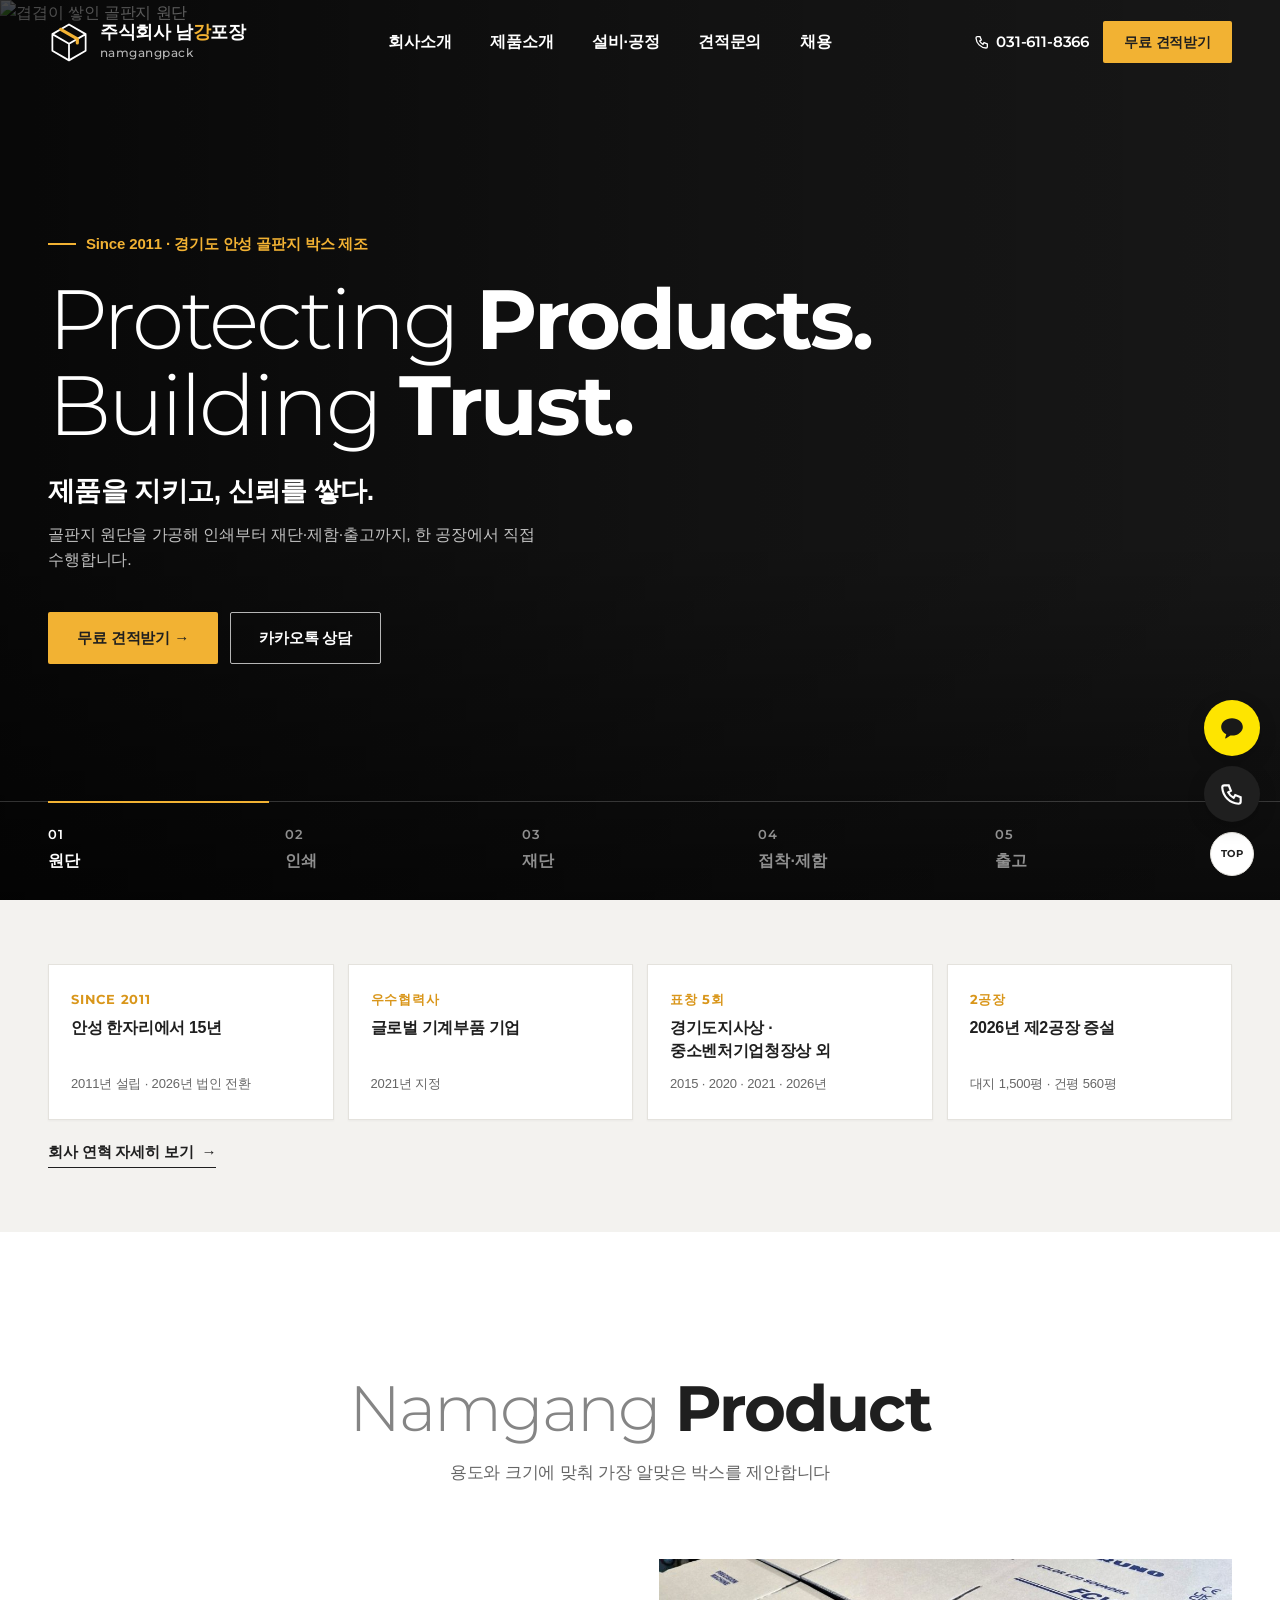
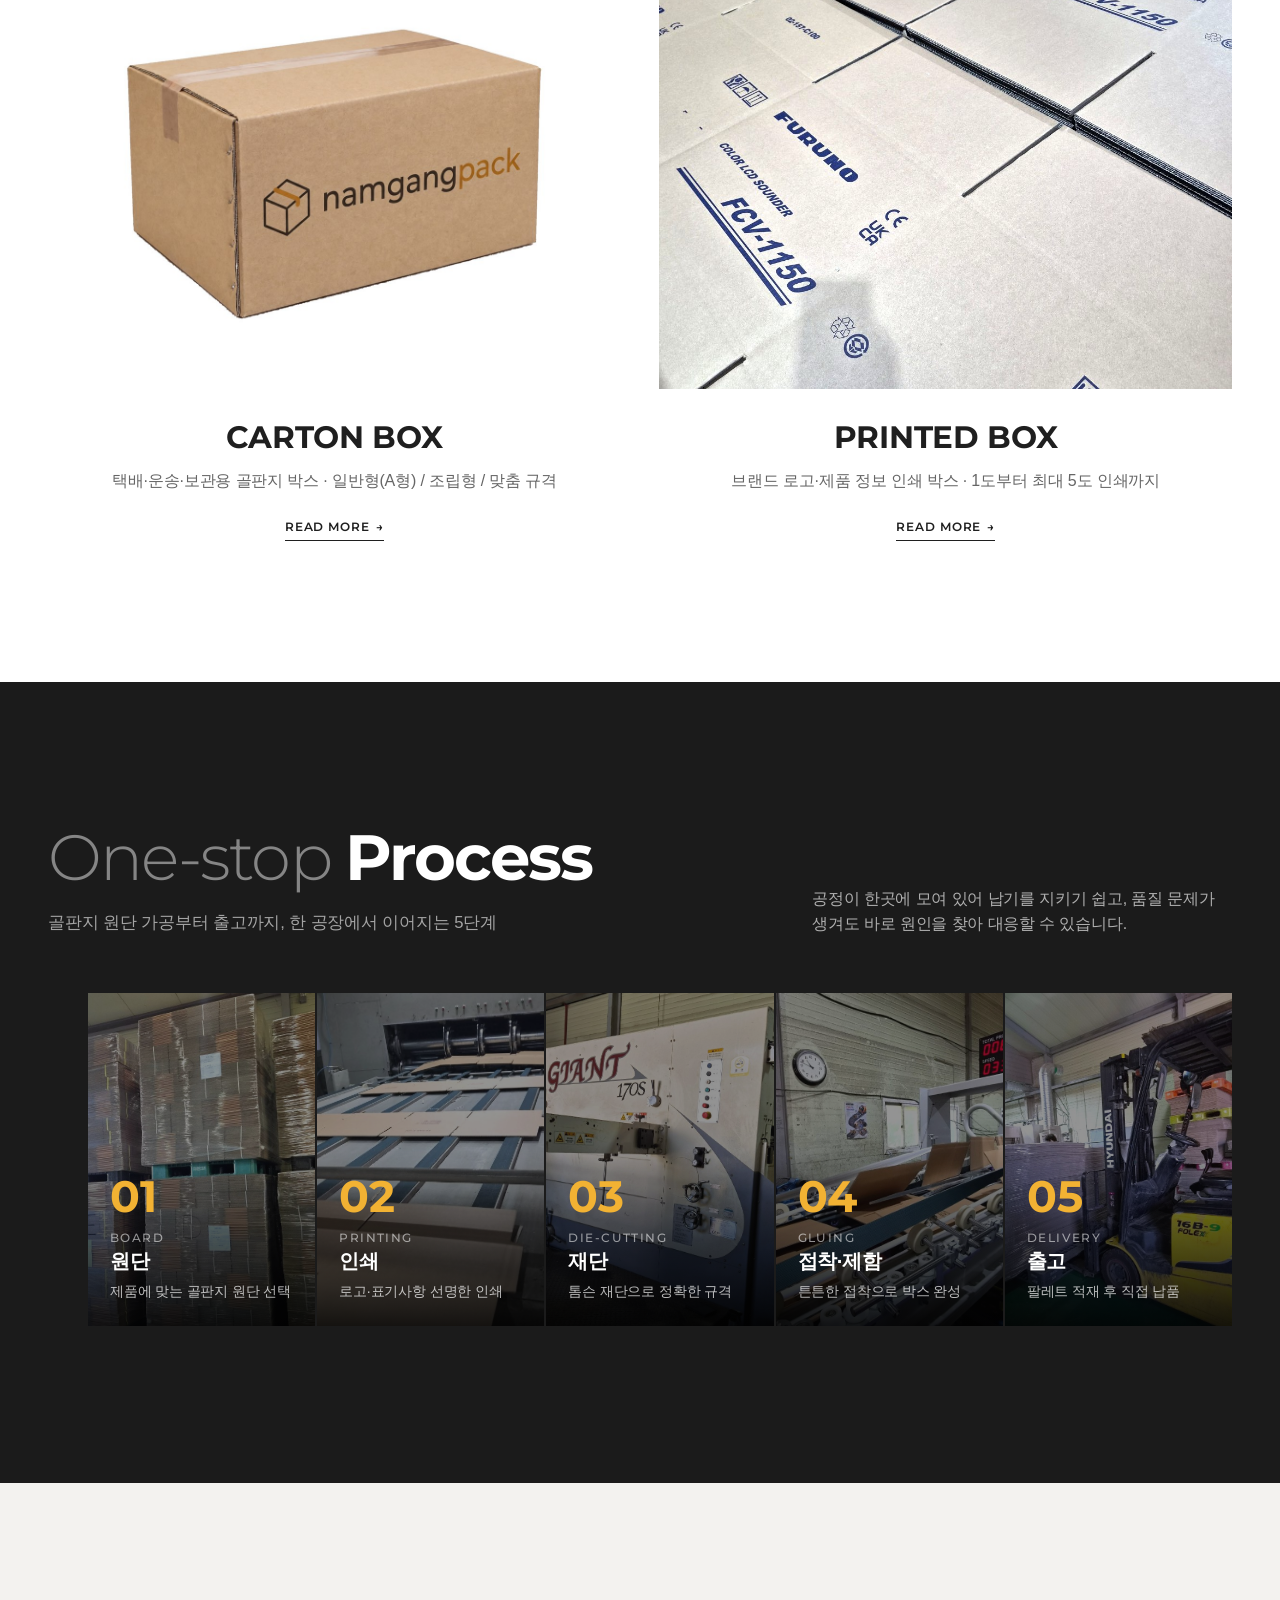
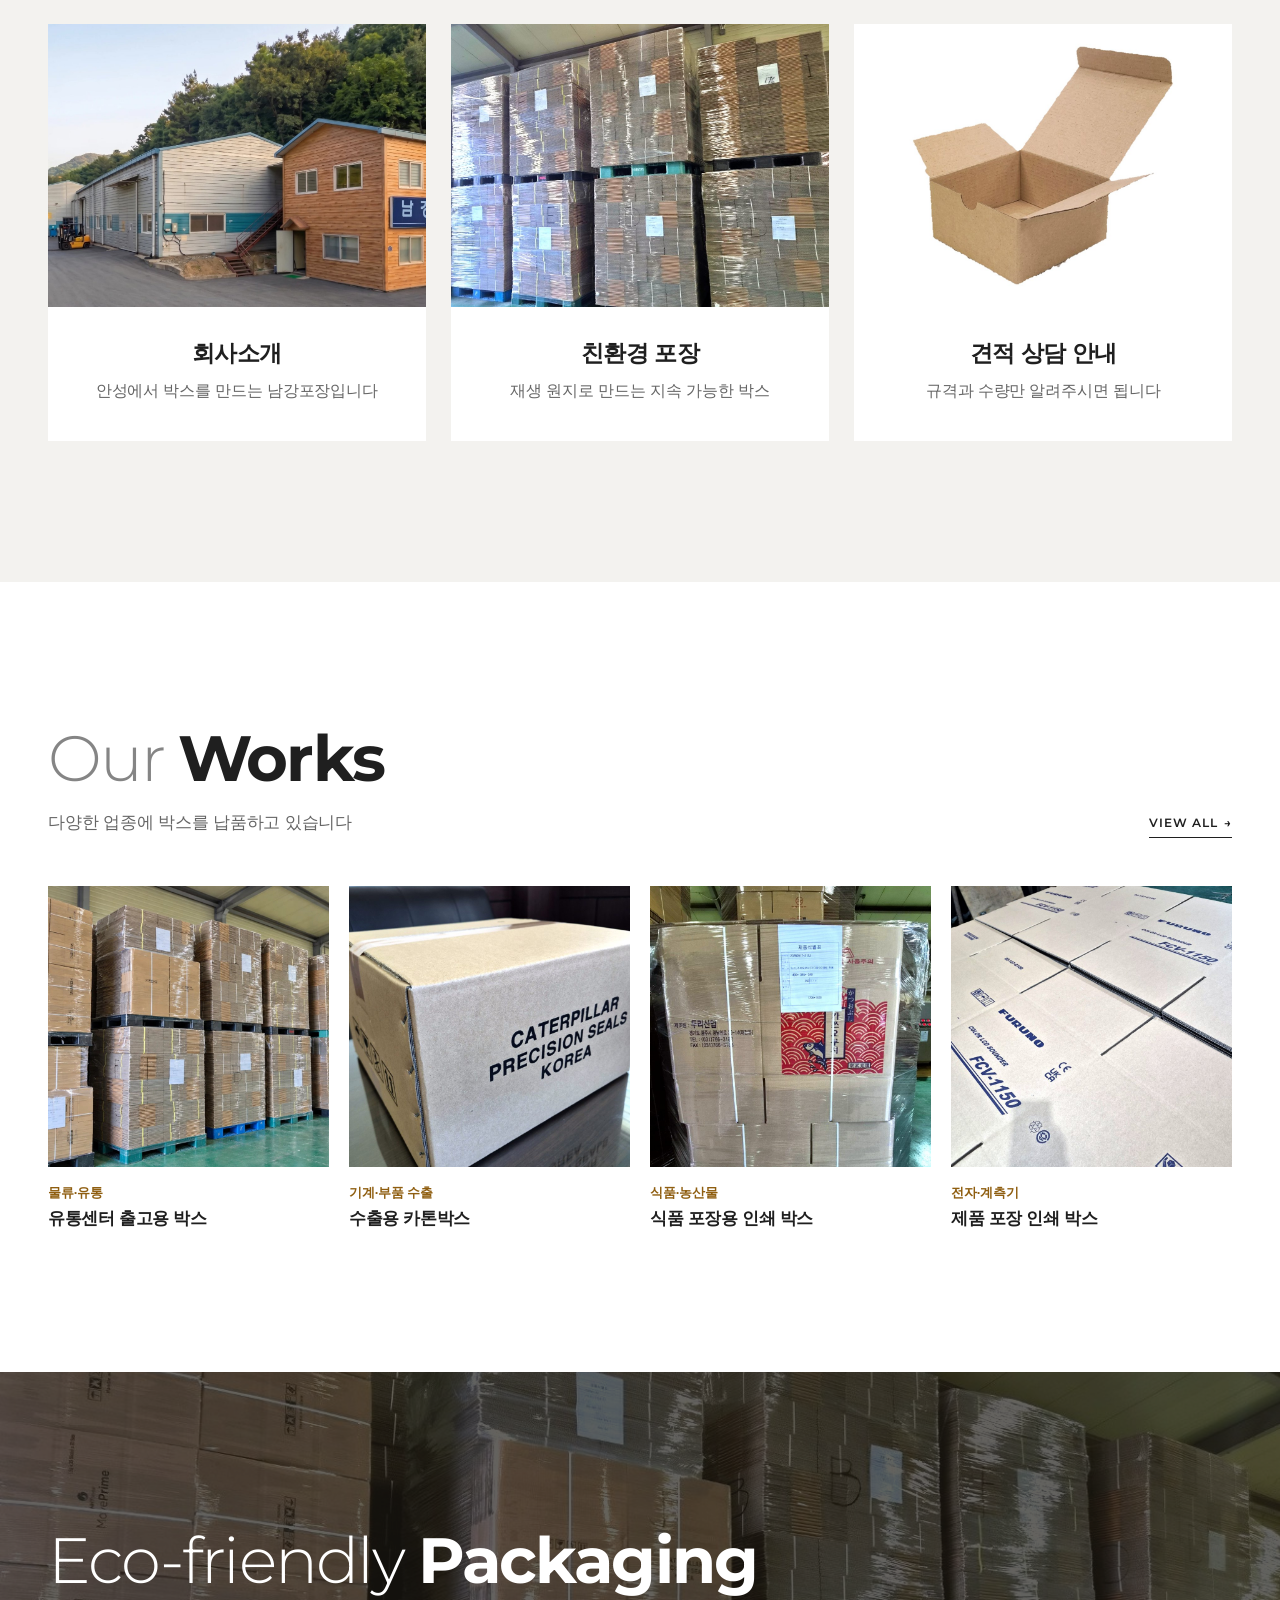
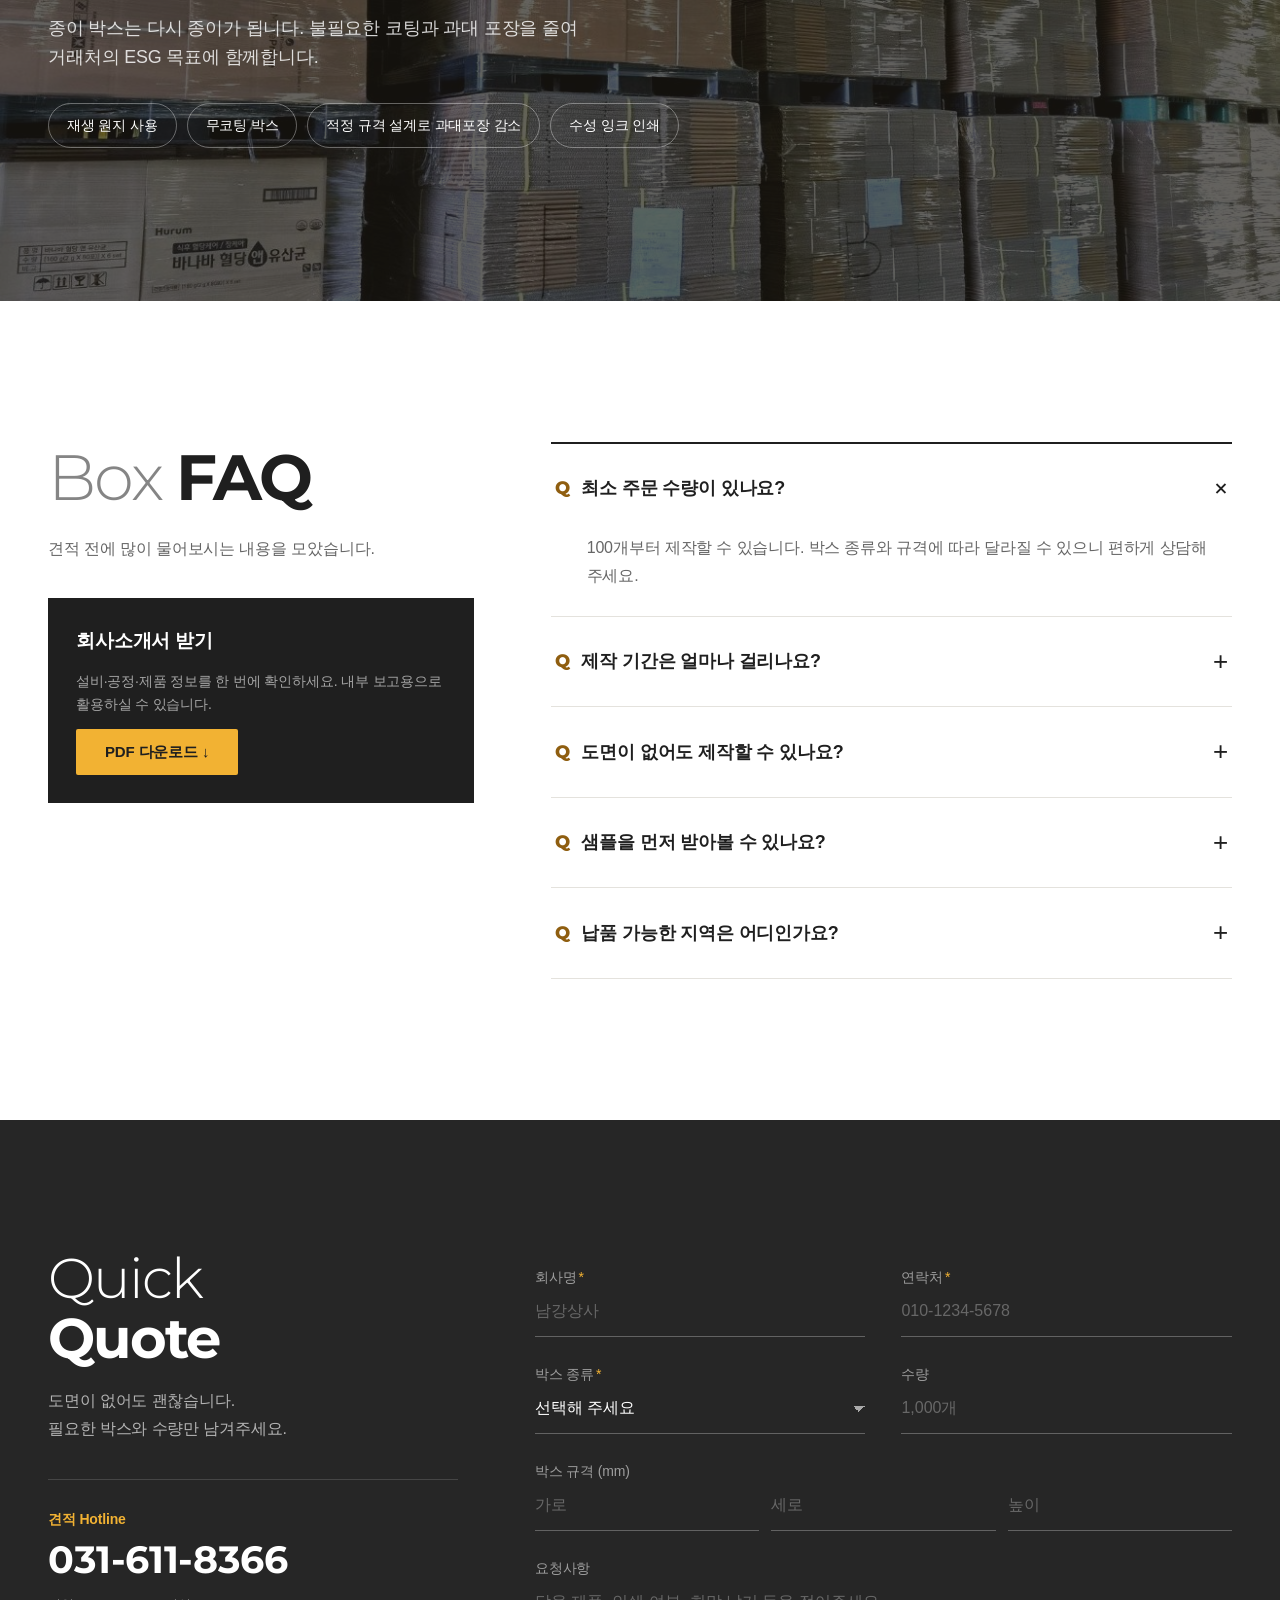
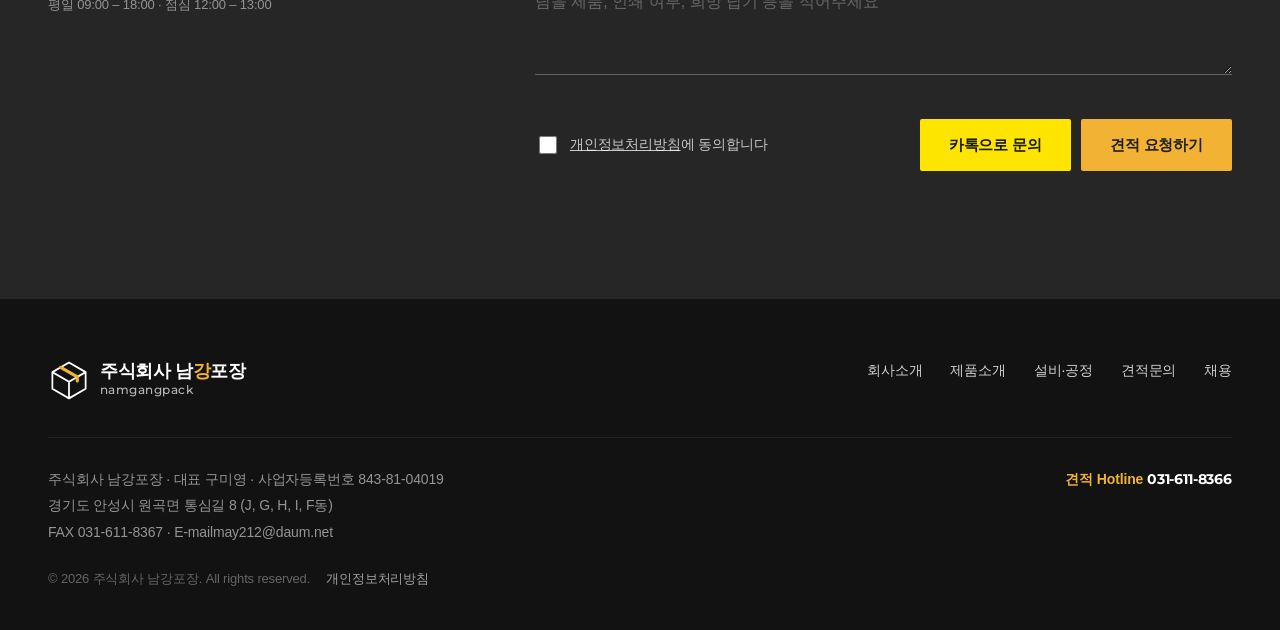
==== commit 3cde0804: "회사소개서 PDF 제작 및 메인 다운로드 버튼 공개 A4 8쪽(표지·인사말·개요와 연혁·사업장과 설비·공정·제품·납품분야·뒷표지). 원본은 docs/회사소개서/brochure.ht" ====
--- a/index.html
+++ b/index.html
@@ -290,8 +290,7 @@
             <h2 class="en">Box <b>FAQ</b></h2>
           </div>
           <p class="lead">견적 전에 많이 물어보시는 내용을 모았습니다.</p>
-          <!-- 회사소개서 PDF가 준비되면 files/namgang-company.pdf 에 올리고 hidden 을 지우면 다시 보입니다 -->
-          <div class="pdf-card" hidden>
+          <div class="pdf-card">
             <strong>회사소개서 받기</strong>
             <span>설비·공정·제품 정보를 한 번에 확인하세요. 내부 보고용으로 활용하실 수 있습니다.</span>
             <a href="files/namgang-company.pdf" class="btn btn-accent" download>PDF 다운로드 ↓</a>
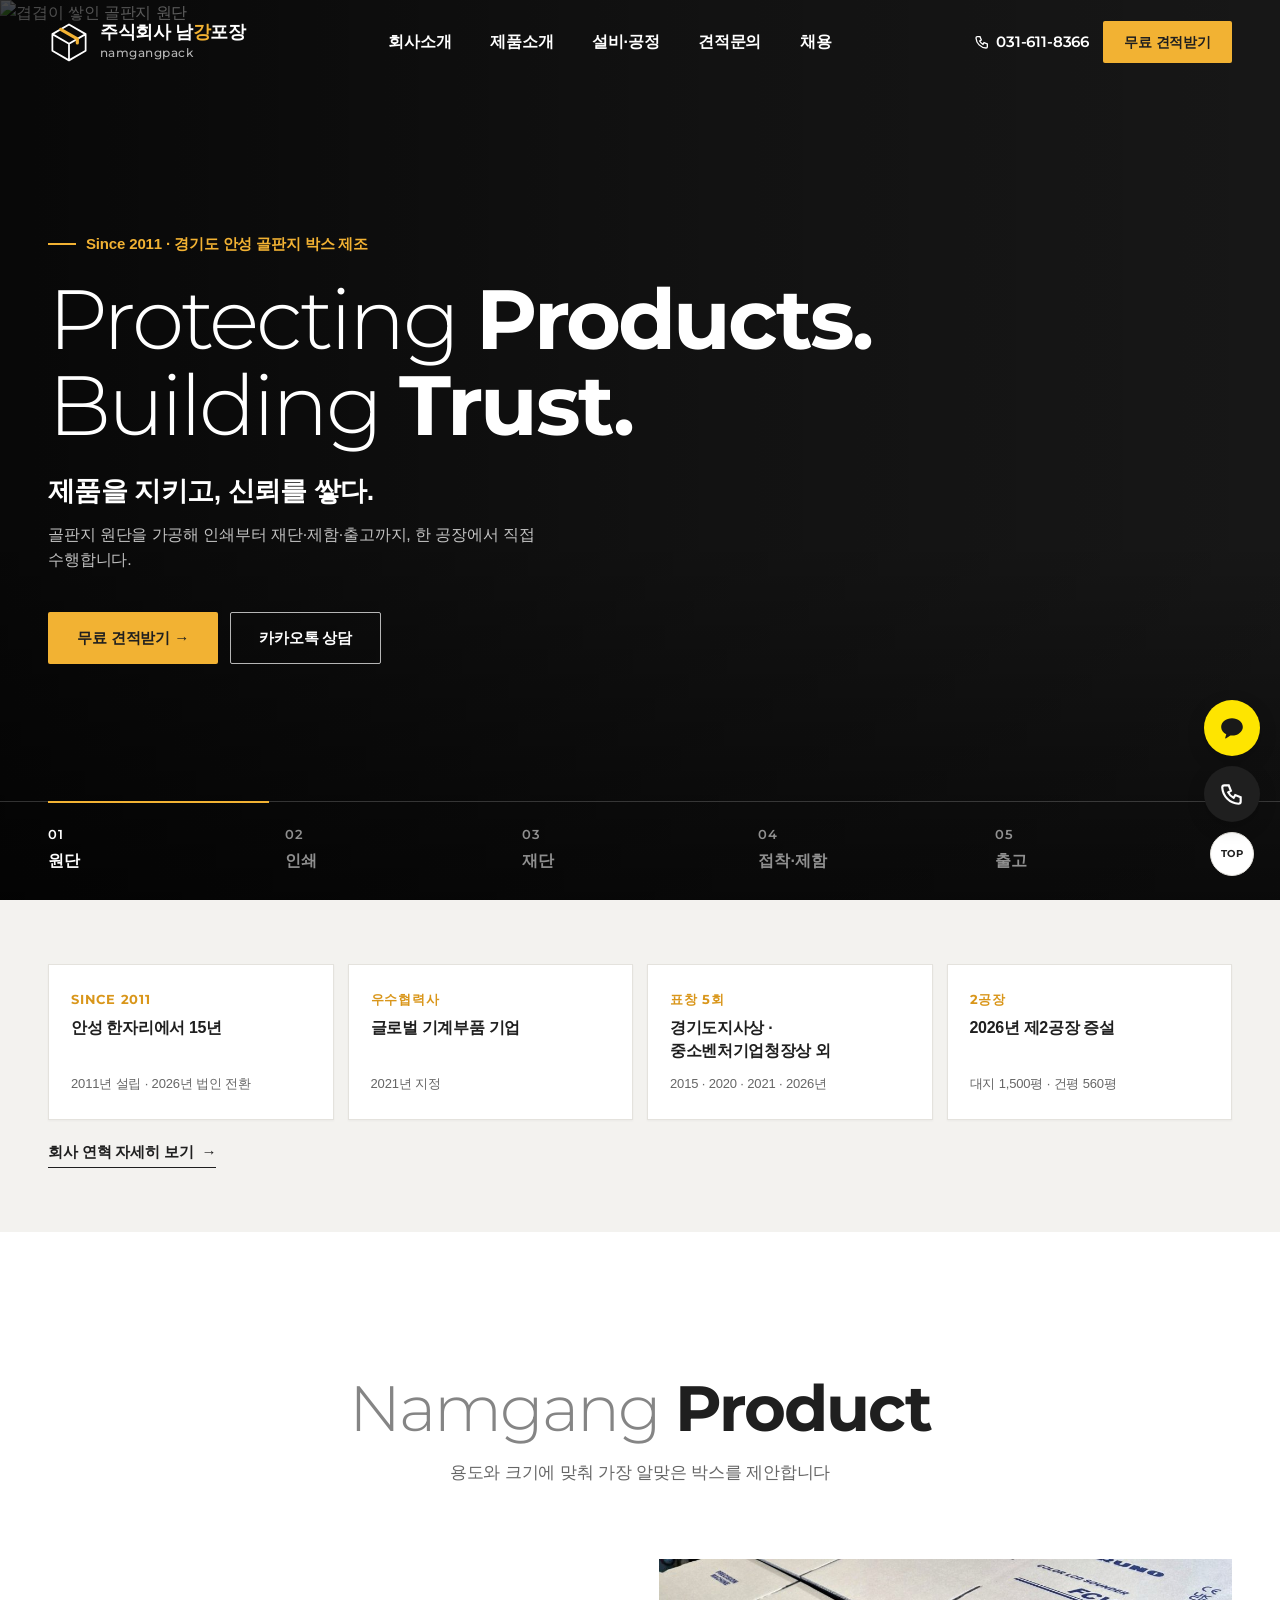
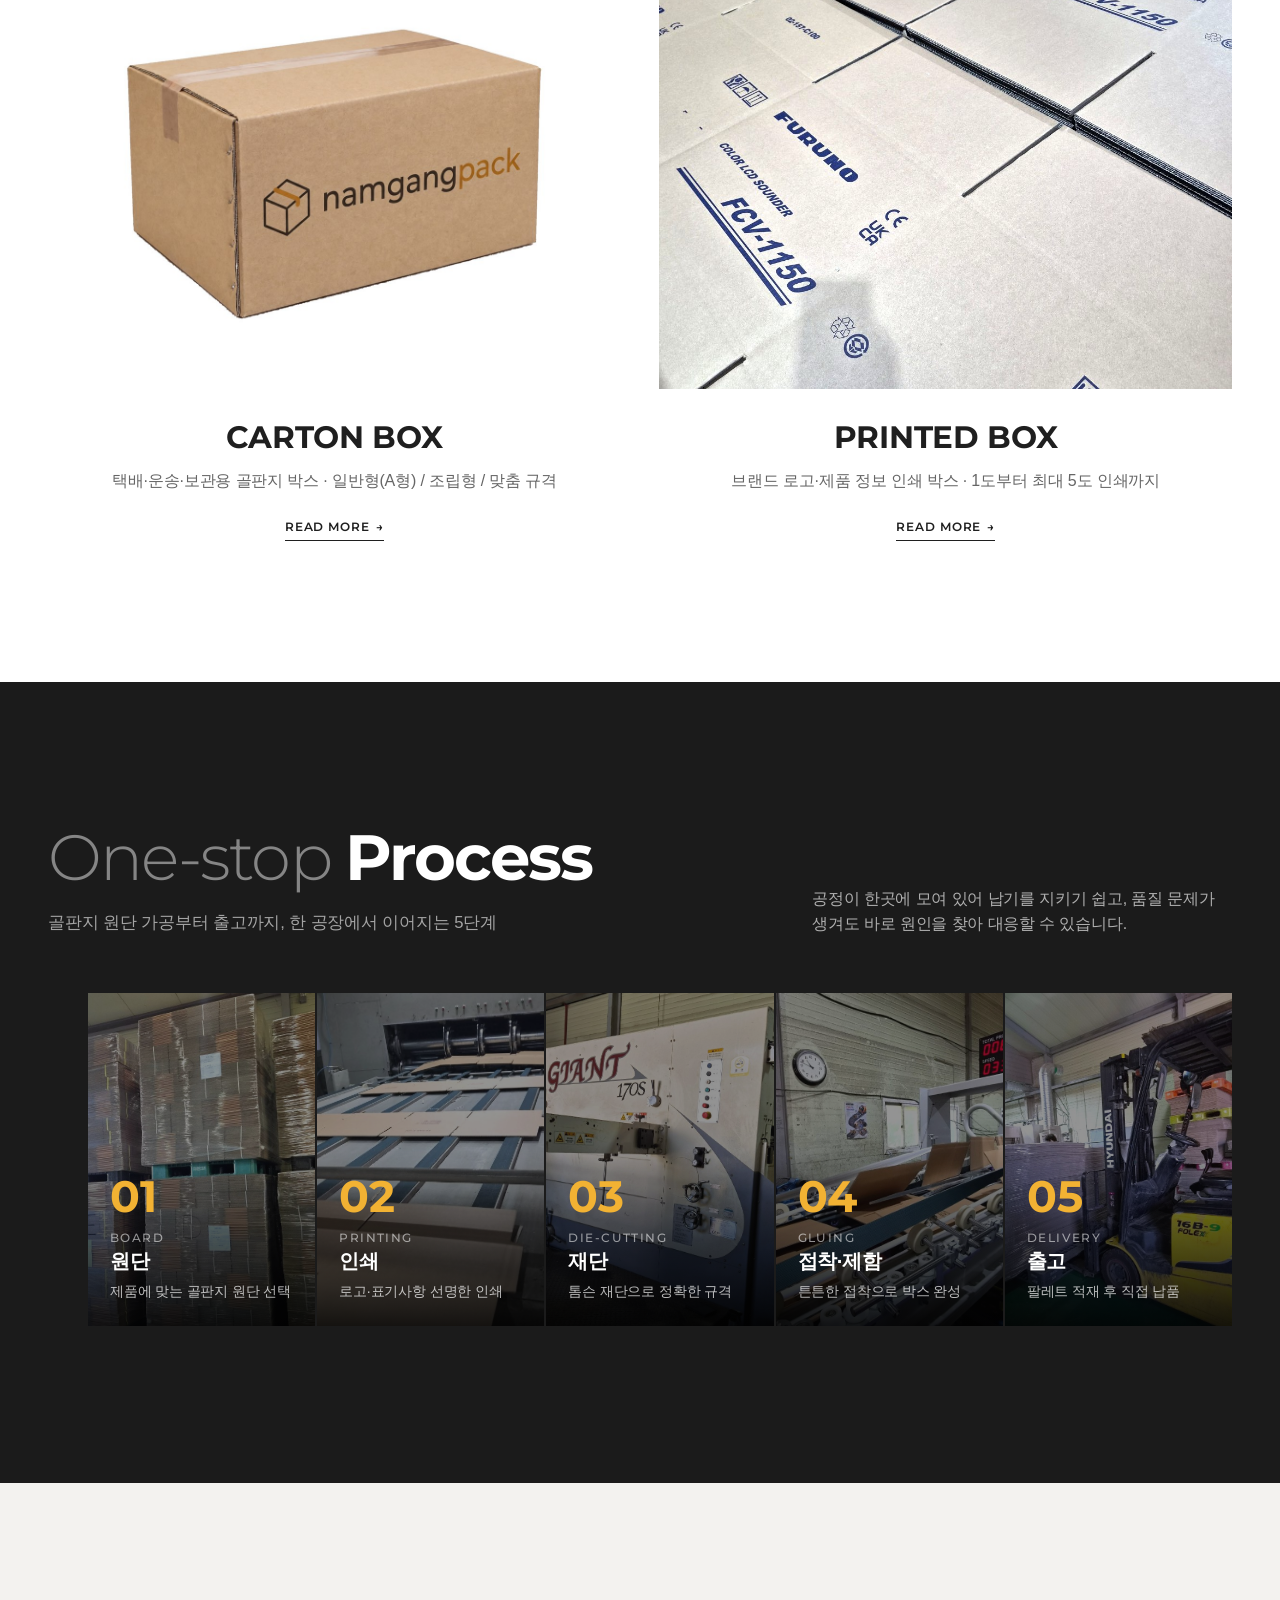
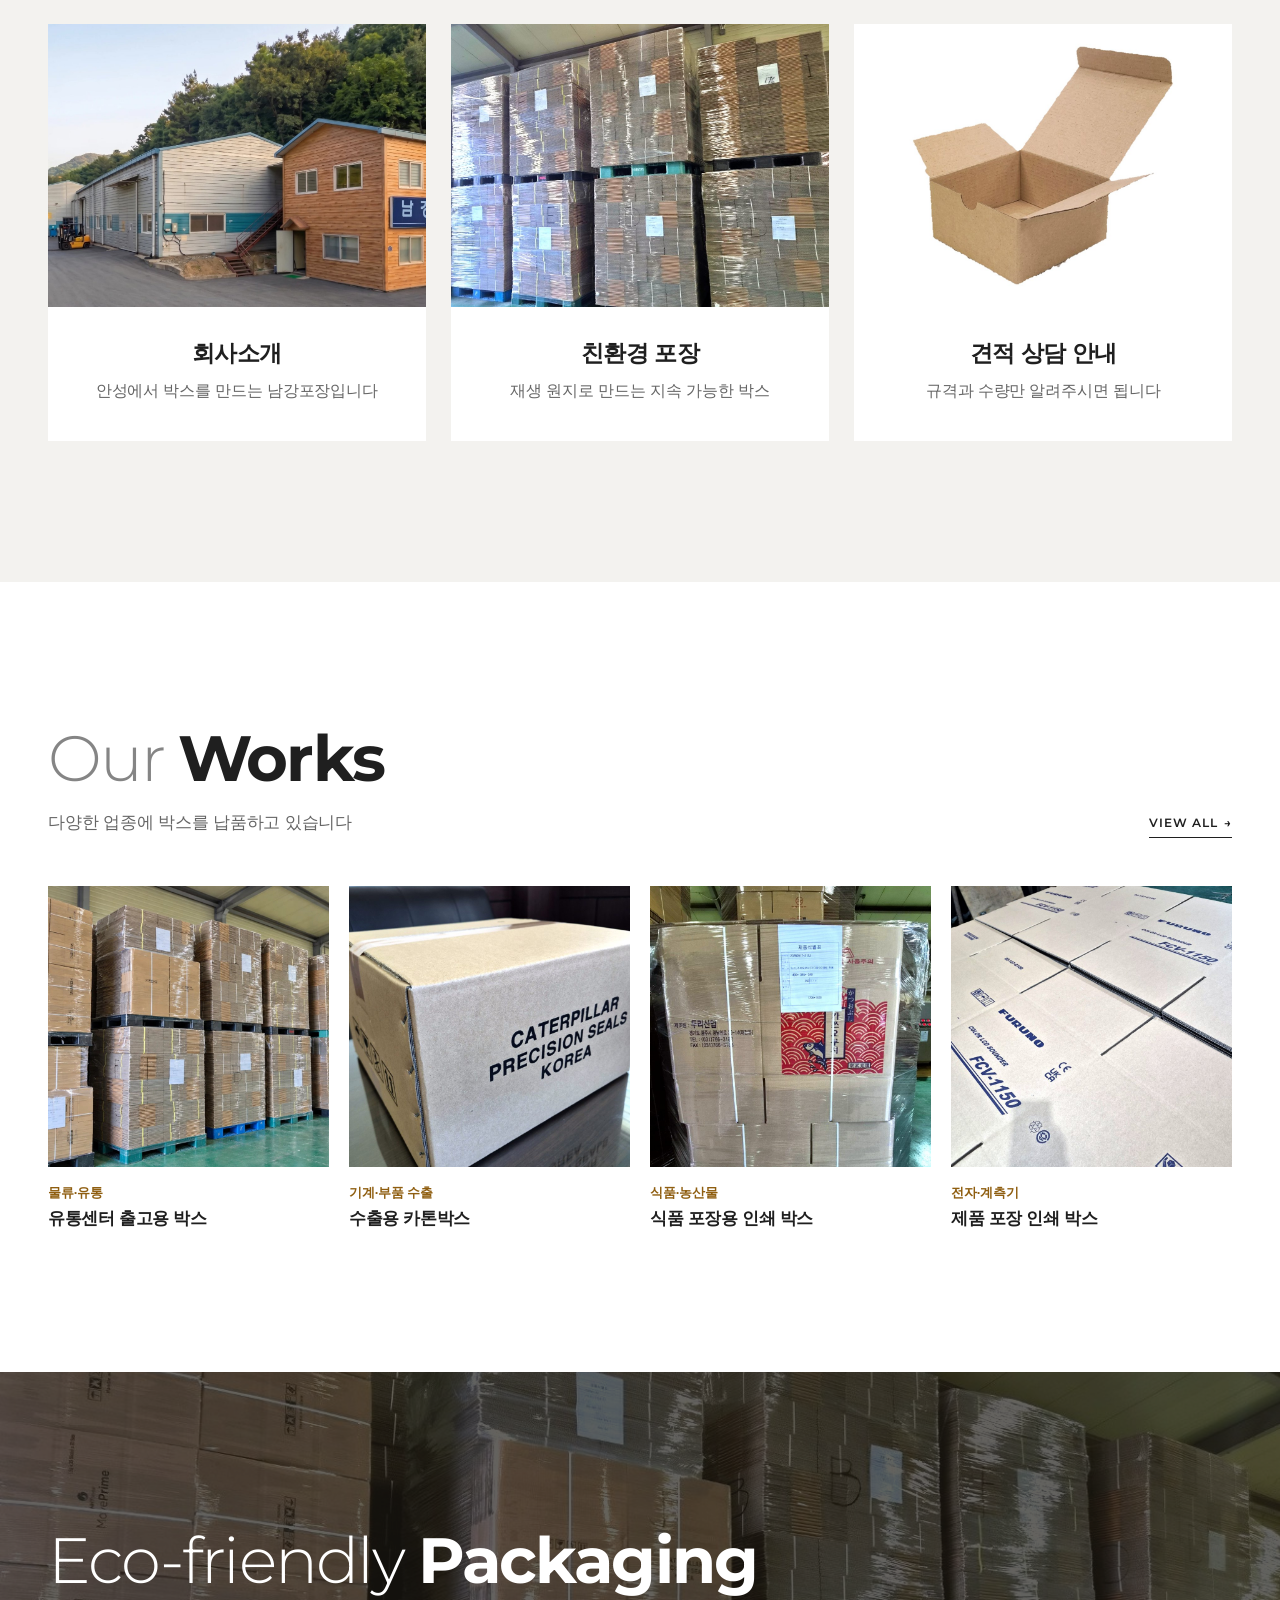
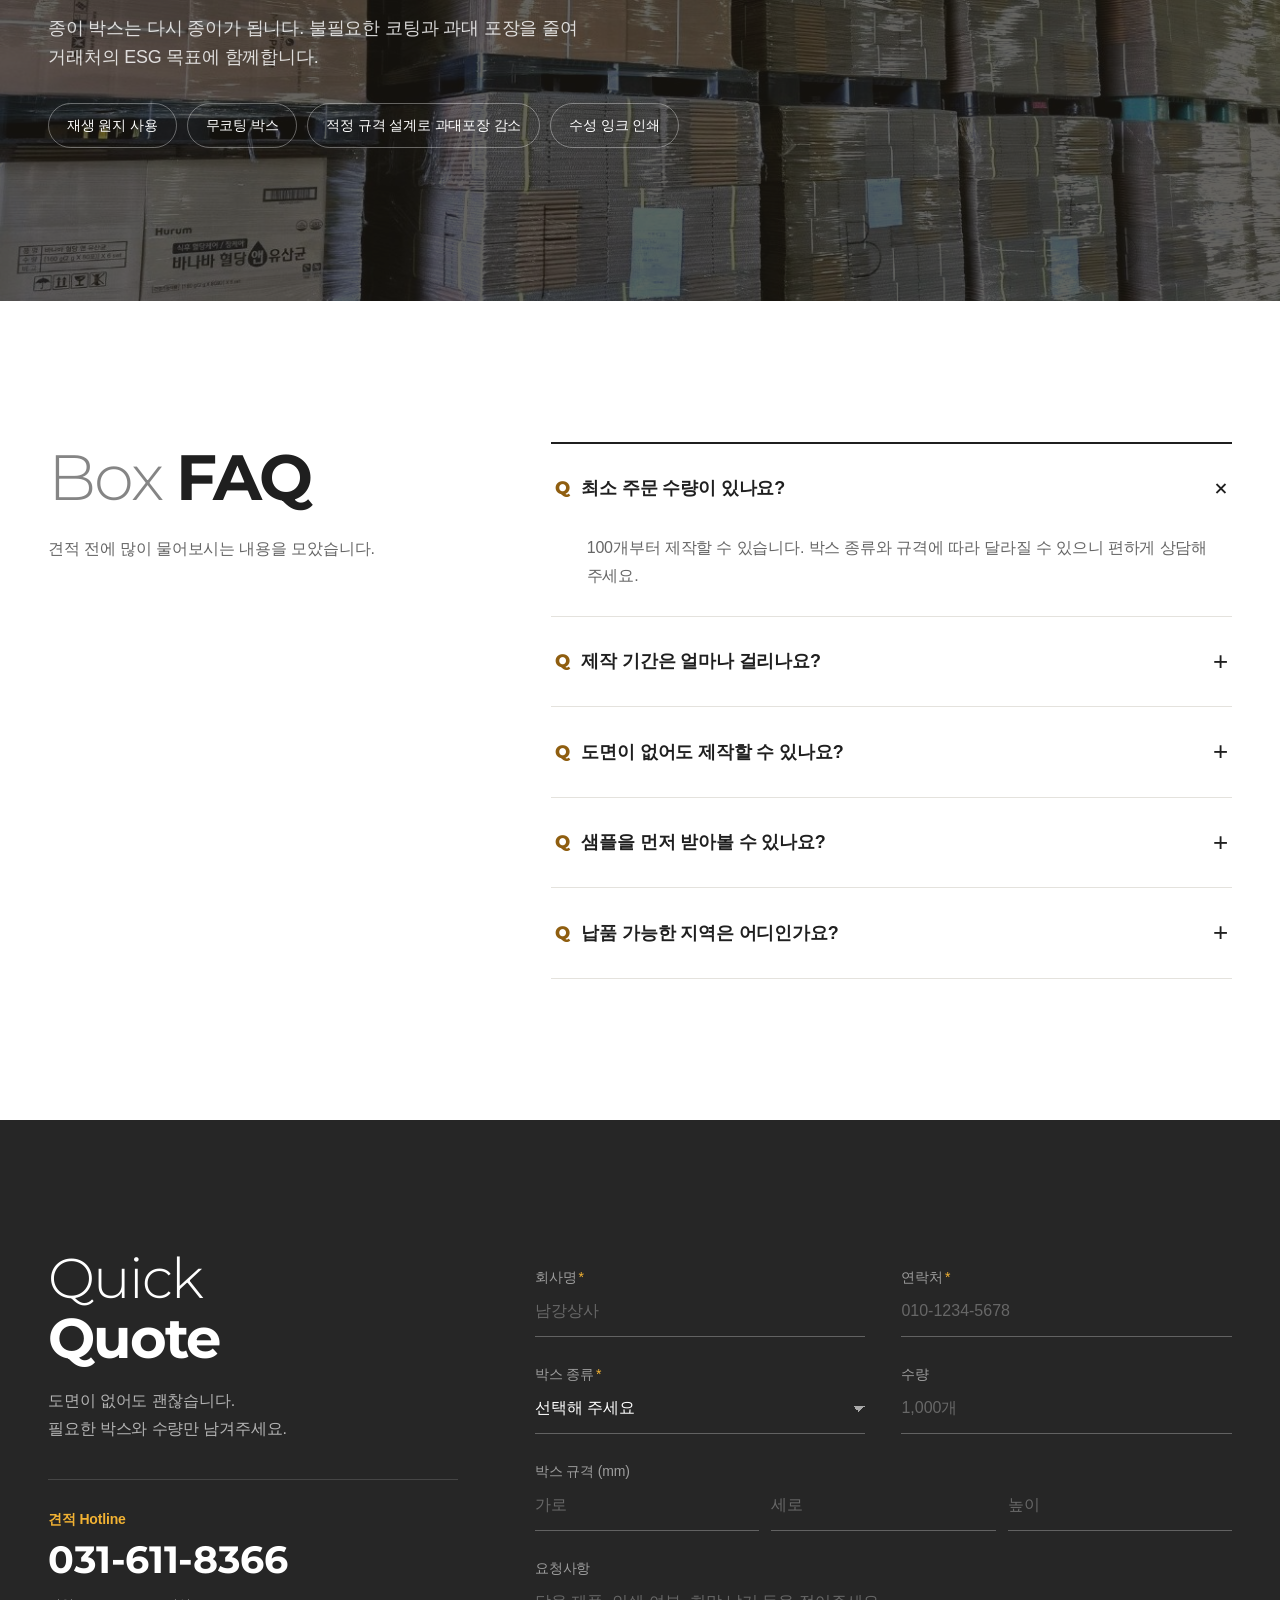
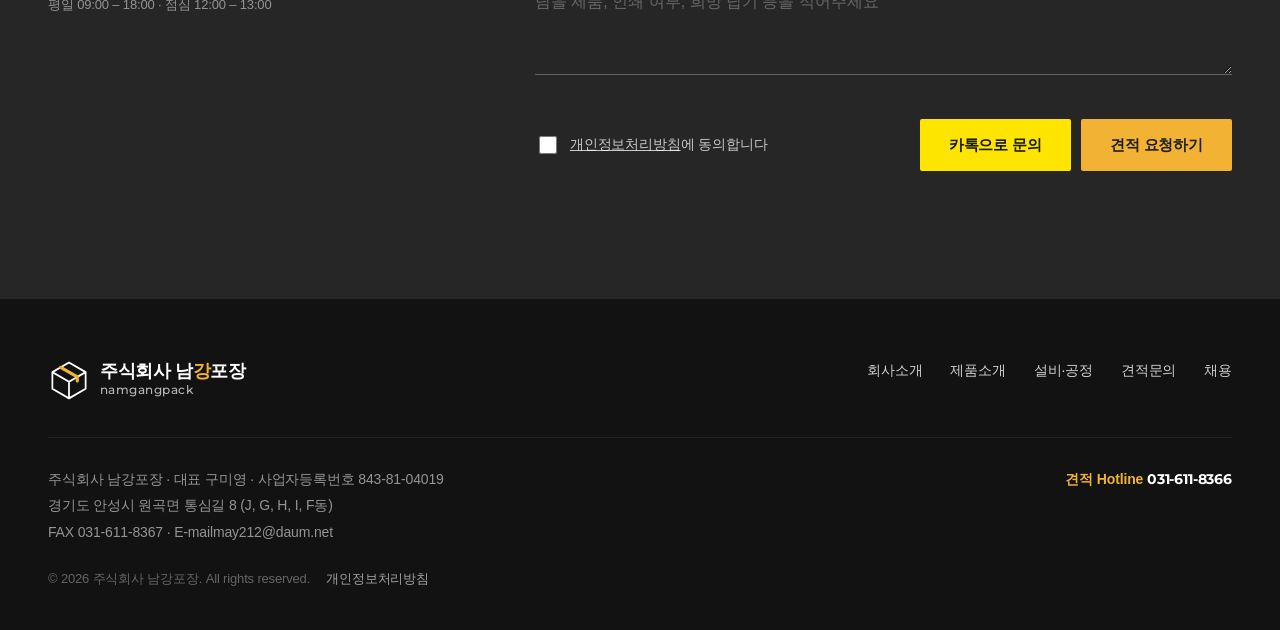
==== commit ec6aa2c0: "회사소개서를 홈페이지에서 제외 — 직접 전달용으로만 사용 메인 '회사소개서 받기' 버튼 다시 숨김, files/ 의 PDF 제거. 소개서 원본과 PDF는 docs/회사소개서/ 에 " ====
--- a/index.html
+++ b/index.html
@@ -290,7 +290,8 @@
             <h2 class="en">Box <b>FAQ</b></h2>
           </div>
           <p class="lead">견적 전에 많이 물어보시는 내용을 모았습니다.</p>
-          <div class="pdf-card">
+          <!-- 회사소개서는 홈페이지에 공개하지 않고 직접 전달용으로만 사용 (2026-09-23 사용자 요청) -->
+          <div class="pdf-card" hidden>
             <strong>회사소개서 받기</strong>
             <span>설비·공정·제품 정보를 한 번에 확인하세요. 내부 보고용으로 활용하실 수 있습니다.</span>
             <a href="files/namgang-company.pdf" class="btn btn-accent" download>PDF 다운로드 ↓</a>
